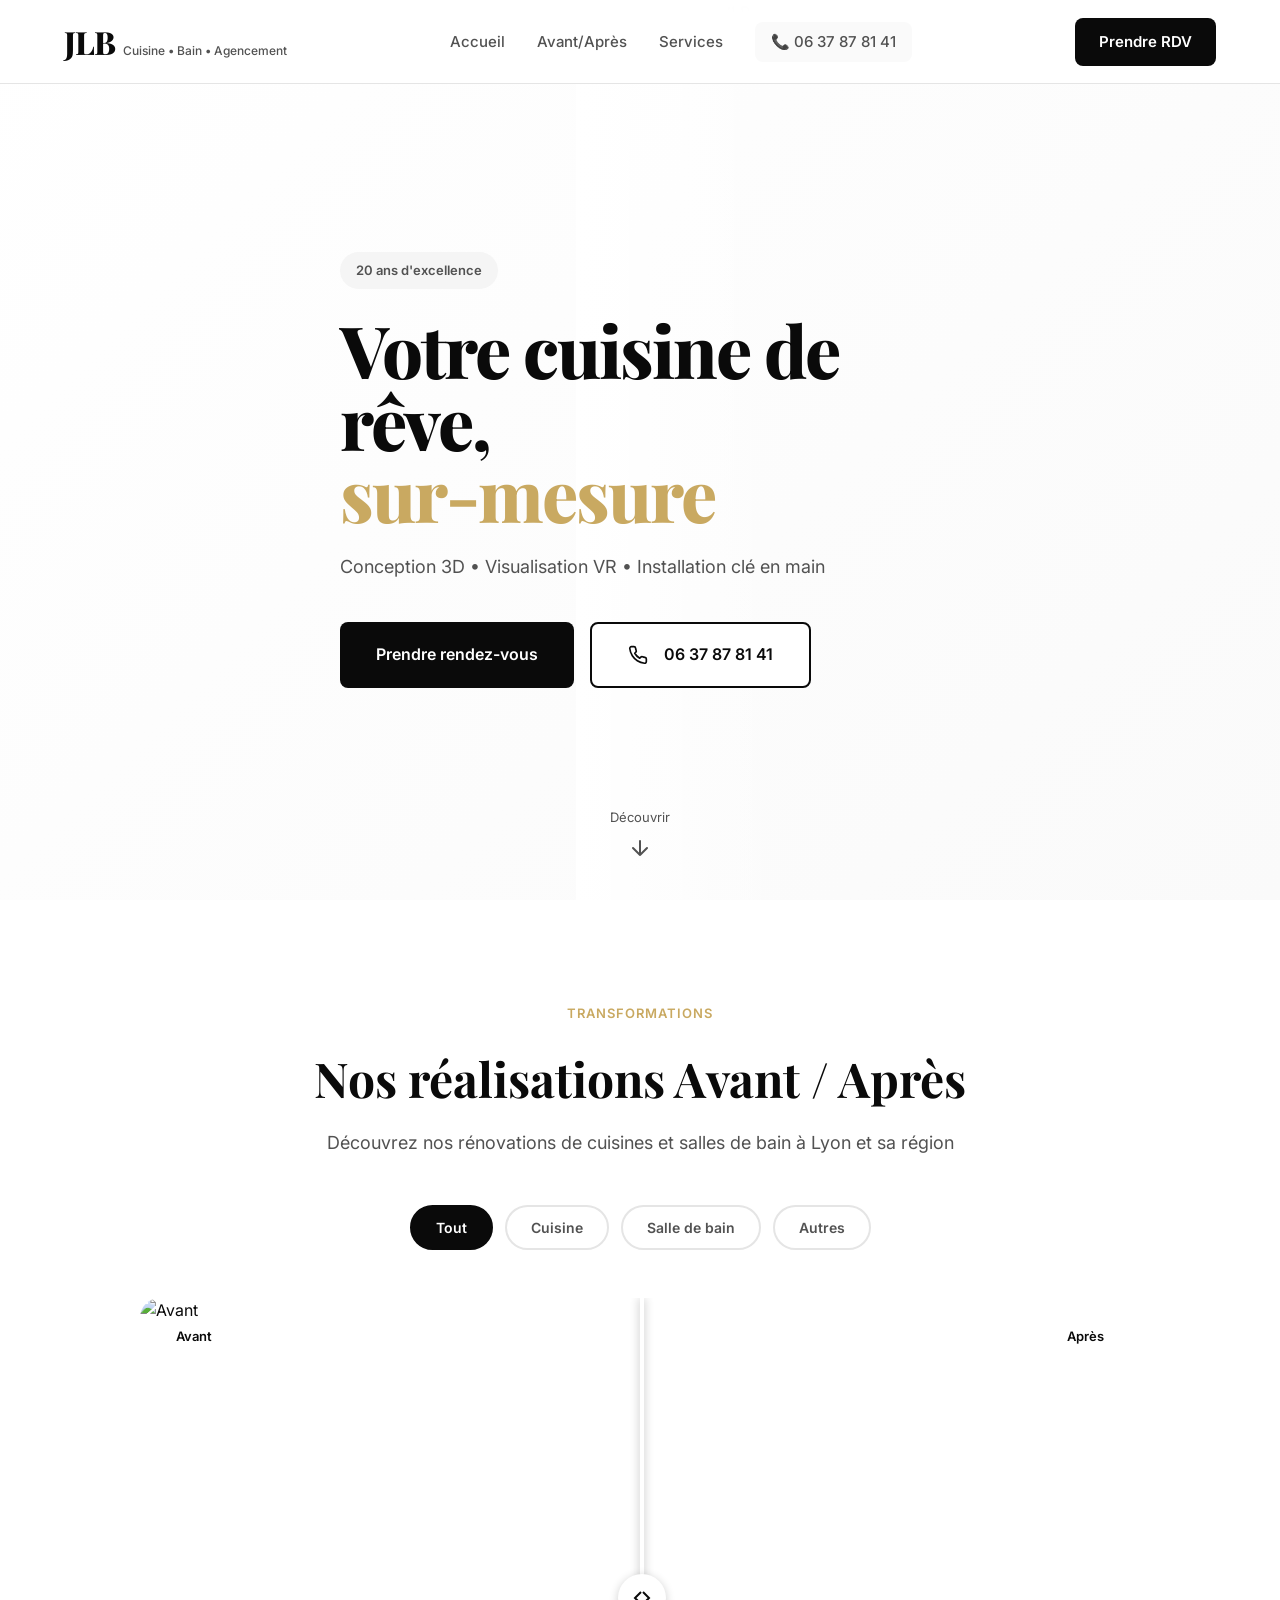
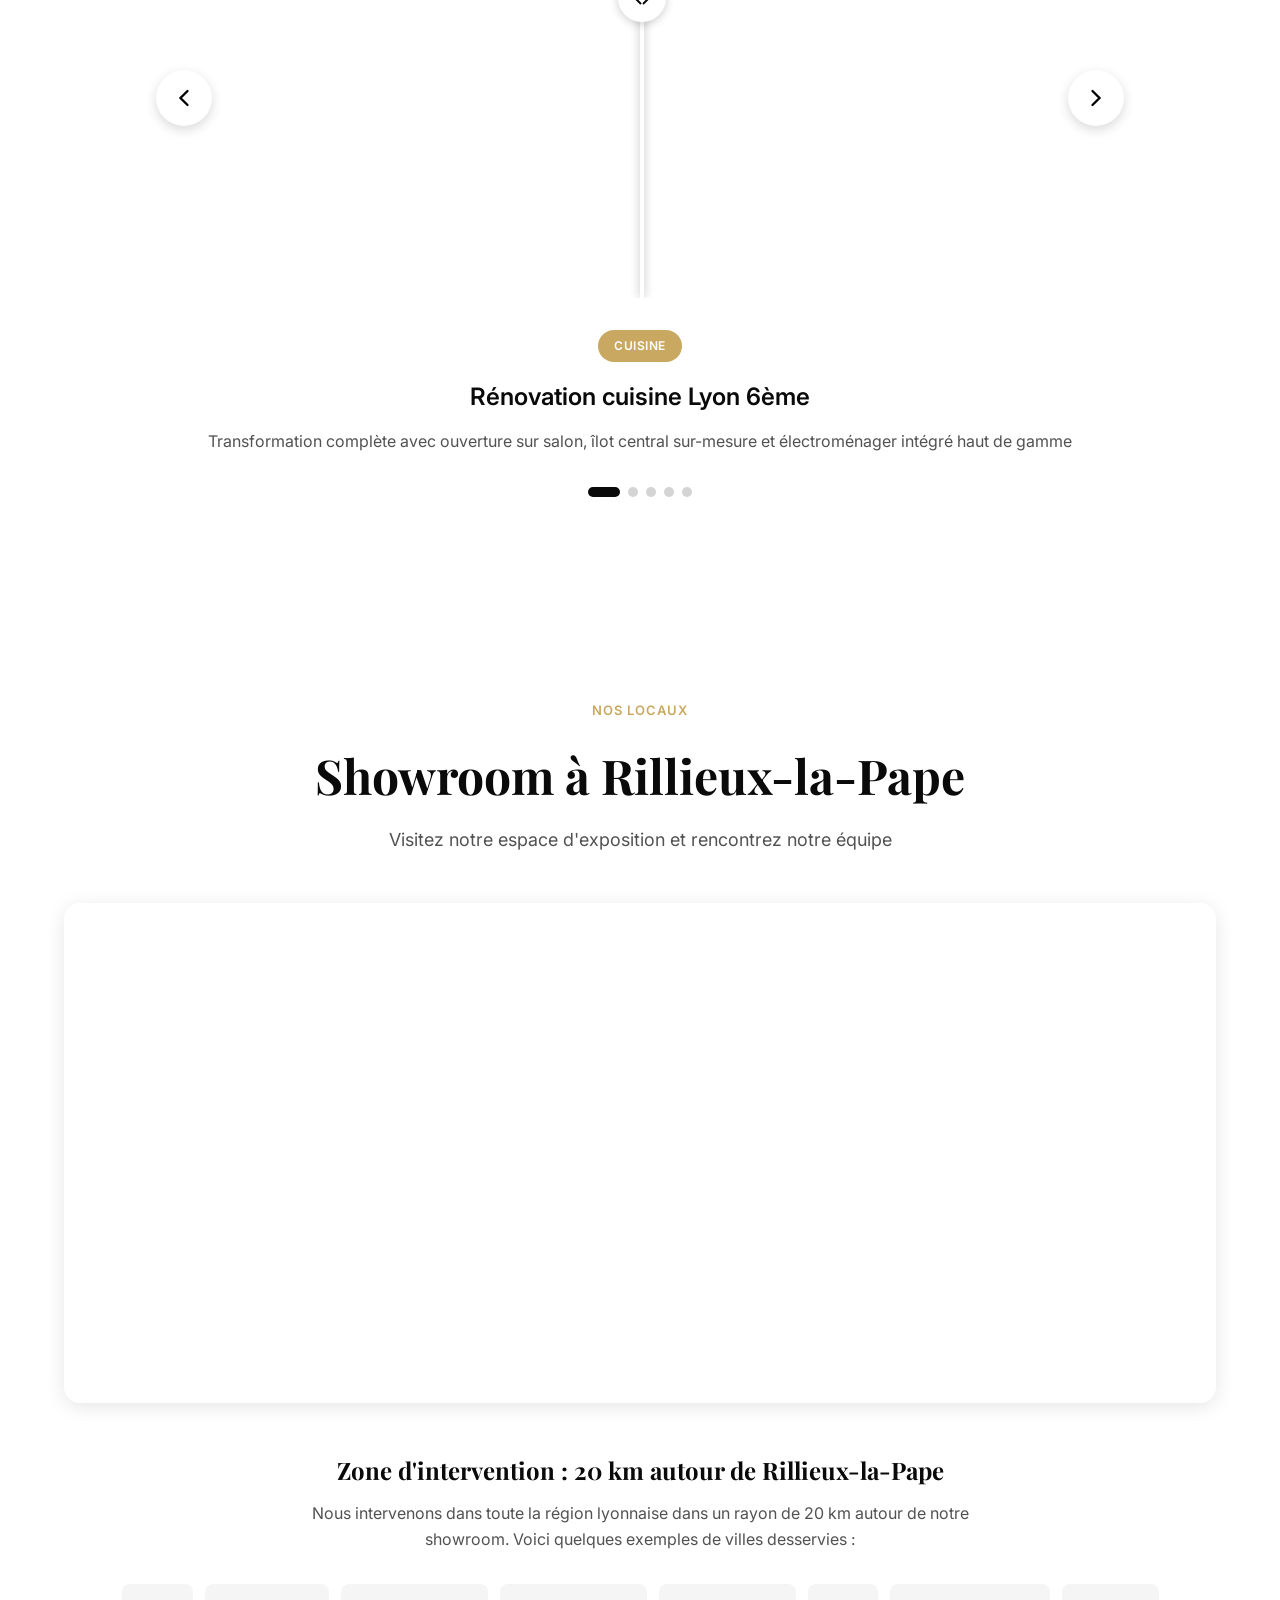
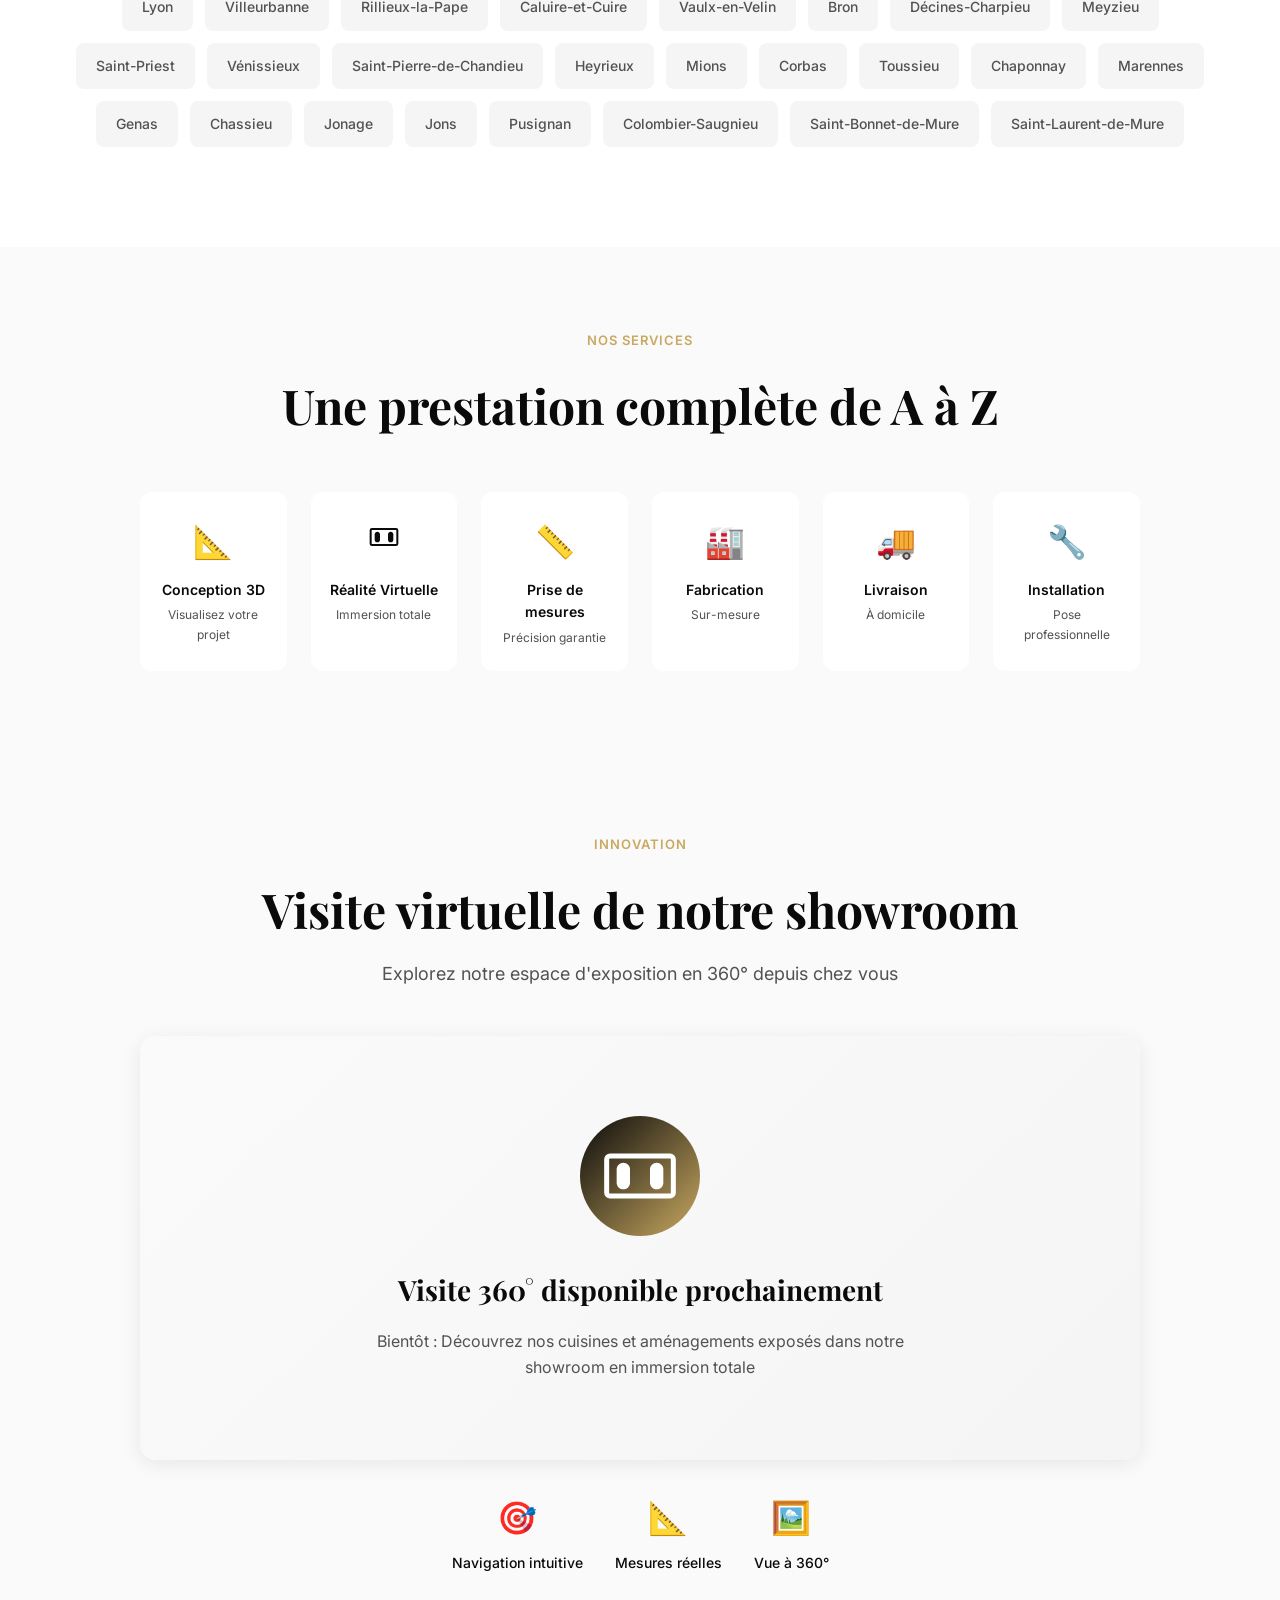
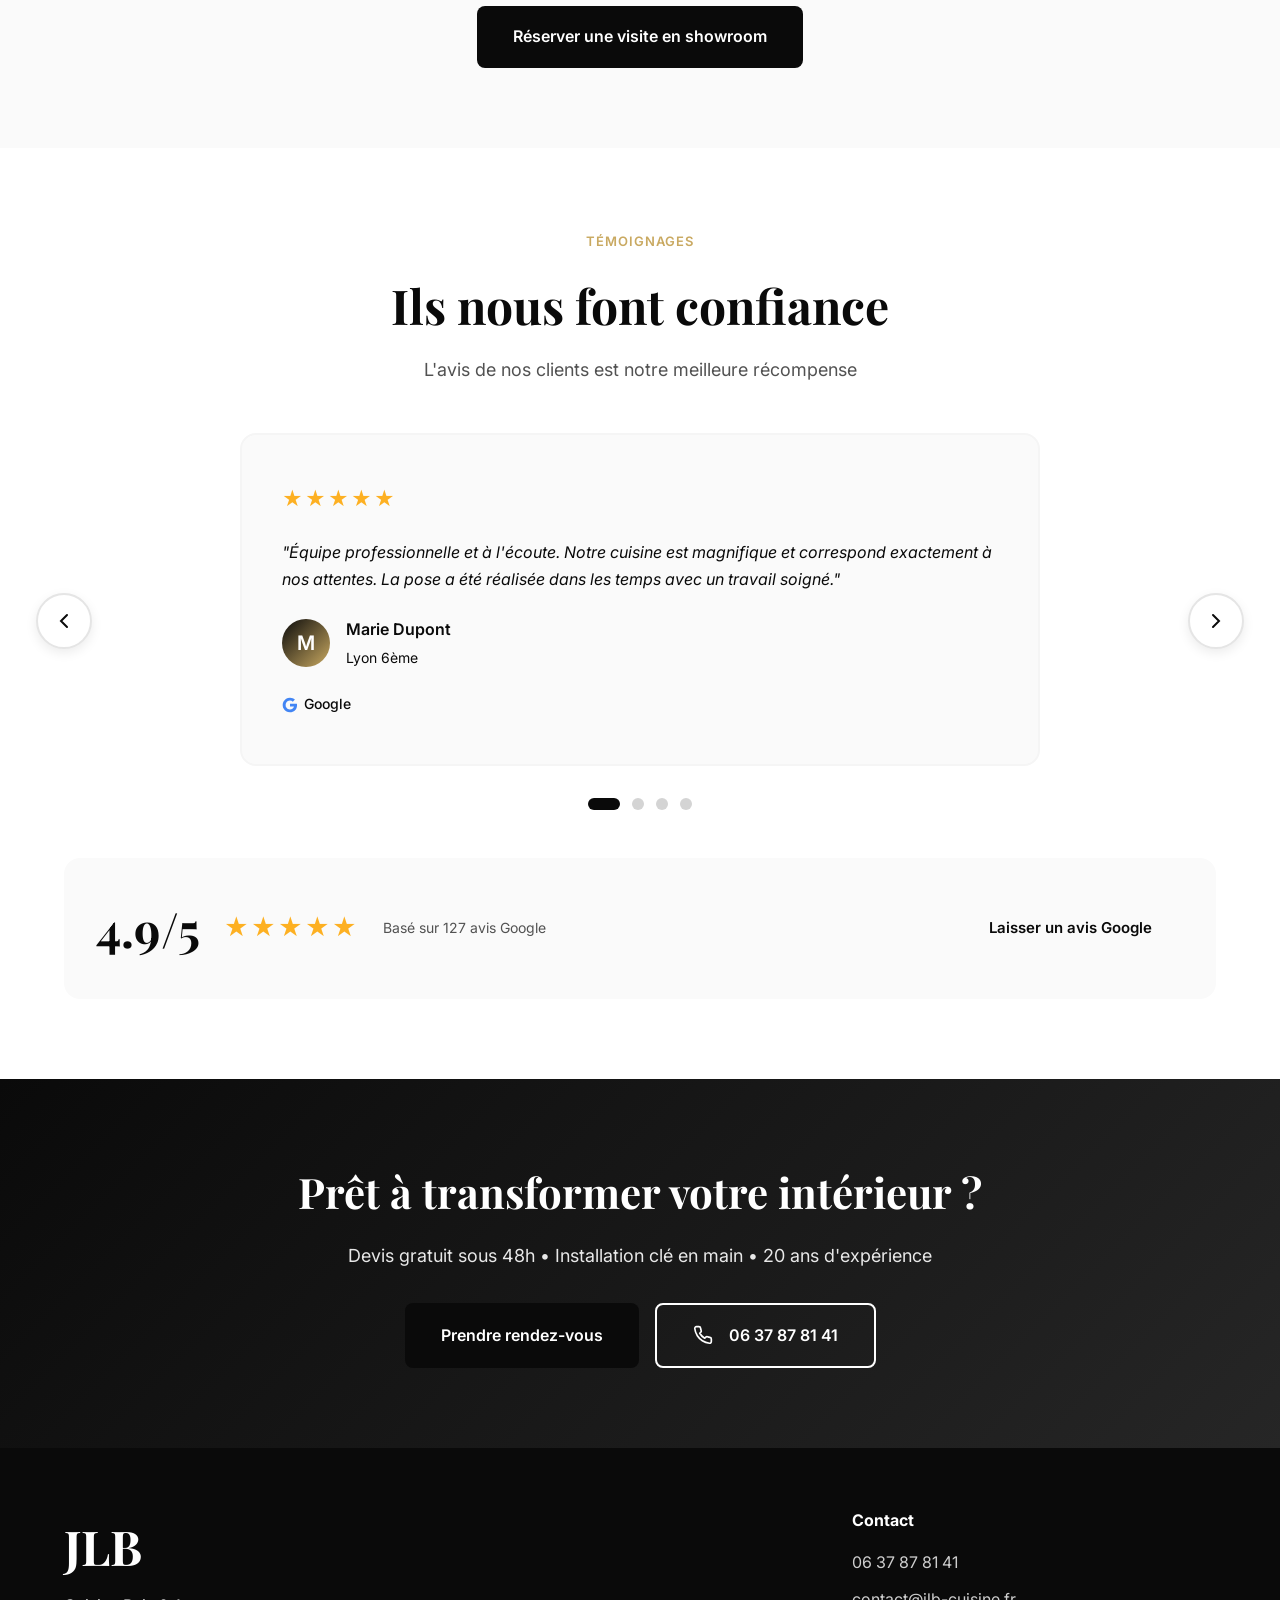
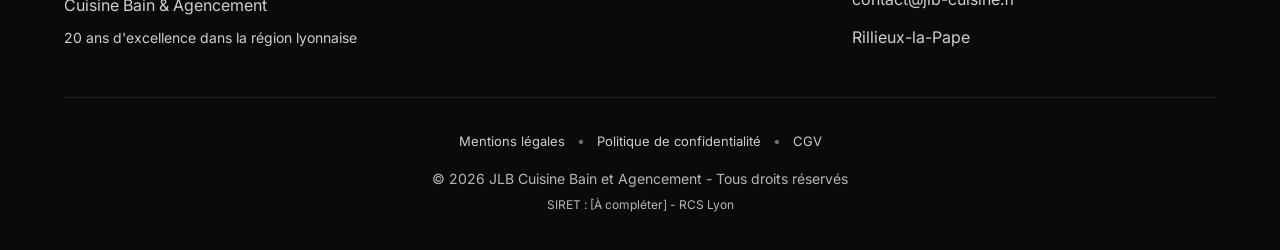
==== index.html @ b1a9b3e0 "Amélioration UX mobile et réorganisation sections - Changement titre carte : "Showroom à Rillieux-la" ====
<!DOCTYPE html>
<html lang="fr">
<head>
    <meta charset="UTF-8">
    <meta name="viewport" content="width=device-width, initial-scale=1.0">
    <meta name="description" content="Cuisiniste expert à Lyon et région lyonnaise depuis 20 ans. Cuisine sur-mesure, rénovation salle de bain, dressing. Devis gratuit sous 48h, visualisation 3D et VR. Installation clé en main à Lyon, Villeurbanne, Rillieux-la-Pape, Caluire, Écully, Meyzieu, Décines.">
    <meta name="keywords" content="cuisiniste Lyon, cuisine sur mesure Lyon, rénovation cuisine Lyon, cuisiniste Rillieux-la-Pape, cuisine Villeurbanne, salle de bain Lyon, agencement cuisine Lyon, cuisiniste Caluire, cuisine Écully, cuisiniste Meyzieu, rénovation salle de bain Villeurbanne, dressing sur mesure Lyon, cuisine 3D Lyon, cuisiniste Décines, cuisine Vaulx-en-Velin, agencement Bron">
    <meta name="robots" content="index, follow">
    <meta name="author" content="JLB Cuisine & Agencement">
    <meta property="og:title" content="JLB Cuisine & Agencement - Cuisiniste Lyon et Région">
    <meta property="og:description" content="Votre cuisiniste expert à Lyon depuis 20 ans. Cuisine sur-mesure, rénovation salle de bain. Devis gratuit sous 48h.">
    <meta property="og:type" content="website">
    <meta property="og:locale" content="fr_FR">
    <link rel="canonical" href="https://www.jlb-cuisine.fr">
    <title>Cuisiniste Lyon & Région | JLB Cuisine & Agencement - Devis Gratuit 48h</title>
    <link rel="stylesheet" href="css/styles.css">
    <link rel="preconnect" href="https://fonts.googleapis.com">
    <link rel="preconnect" href="https://fonts.gstatic.com" crossorigin>
    <link href="https://fonts.googleapis.com/css2?family=Inter:wght@300;400;500;600;700;800&family=Playfair+Display:wght@600;700;800&display=swap" rel="stylesheet">
    <!-- Leaflet CSS -->
    <link rel="stylesheet" href="https://unpkg.com/leaflet@1.9.4/dist/leaflet.css" />
</head>
<body>
    <!-- Header -->
    <header class="header" id="header">
        <div class="container">
            <div class="header-content">
                <div class="logo-container">
                    <div class="logo">JLB</div>
                    <div class="logo-sub">Cuisine • Bain • Agencement</div>
                </div>
                <nav class="nav">
                    <a href="#accueil">Accueil</a>
                    <a href="#avant-apres">Avant/Après</a>
                    <a href="#services">Services</a>
                    <a href="tel:0637878141" class="nav-phone">
                        <span class="phone-icon">📞</span>
                        <span class="phone-number">06 37 87 81 41</span>
                    </a>
                </nav>
                <a href="#" class="btn-header open-modal-btn">Prendre RDV</a>
            </div>
        </div>
    </header>

    <!-- Hero Section -->
    <section class="hero" id="accueil">
        <div class="hero-bg"></div>
        <div class="hero-image">
            <img src="https://images.unsplash.com/photo-1556909114-f6e7ad7d3136?w=1600&h=900&fit=crop&q=80" alt="Cuisine moderne JLB">
        </div>
        <div class="container">
            <div class="hero-content">
                <span class="hero-tag">20 ans d'excellence</span>
                <h1>Votre cuisine de rêve,<br><span class="highlight">sur-mesure</span></h1>
                <p class="hero-description">Conception 3D • Visualisation VR • Installation clé en main</p>
                <div class="hero-cta">
                    <a href="#" class="btn btn-primary btn-large open-modal-btn">Prendre rendez-vous</a>
                    <a href="tel:0637878141" class="btn btn-outline-white btn-large">
                        <svg width="20" height="20" viewBox="0 0 24 24" fill="none" style="margin-right: 8px;">
                            <path d="M22 16.92v3a2 2 0 01-2.18 2 19.79 19.79 0 01-8.63-3.07 19.5 19.5 0 01-6-6 19.79 19.79 0 01-3.07-8.67A2 2 0 014.11 2h3a2 2 0 012 1.72 12.84 12.84 0 00.7 2.81 2 2 0 01-.45 2.11L8.09 9.91a16 16 0 006 6l1.27-1.27a2 2 0 012.11-.45 12.84 12.84 0 002.81.7A2 2 0 0122 16.92z" stroke="currentColor" stroke-width="2" stroke-linecap="round" stroke-linejoin="round"/>
                        </svg>
                        06 37 87 81 41
                    </a>
                </div>
            </div>
        </div>
        <div class="scroll-indicator">
            <span>Découvrir</span>
            <svg width="24" height="24" viewBox="0 0 24 24" fill="none">
                <path d="M12 5V19M12 19L19 12M12 19L5 12" stroke="currentColor" stroke-width="2" stroke-linecap="round"/>
            </svg>
        </div>
    </section>

    <!-- Booking Section (Moved up) -->
    <!-- Booking Modal -->
    <div id="bookingModal" class="modal">
        <div class="modal-overlay" id="modalOverlay"></div>
        <div class="modal-content">
            <button class="modal-close" id="modalClose">×</button>
            <div class="modal-body">
                <form id="bookingForm" class="booking-form">
                    <!-- Step 1: Type -->
                    <div class="form-step active" data-step="1">
                        <h3>Où souhaitez-vous nous rencontrer ?</h3>
                        <div class="rdv-options">
                            <label class="rdv-option">
                                <input type="radio" name="rdvType" value="showroom" required>
                                <div class="option-content">
                                    <span class="option-icon">🏢</span>
                                    <span class="option-text">Au showroom</span>
                                    <span class="option-desc">Rillieux-la-Pape</span>
                                </div>
                            </label>
                            <label class="rdv-option">
                                <input type="radio" name="rdvType" value="domicile" required>
                                <div class="option-content">
                                    <span class="option-icon">🏠</span>
                                    <span class="option-text">À domicile</span>
                                    <span class="option-desc">Gratuit</span>
                                </div>
                            </label>
                        </div>
                    </div>

                    <!-- Step 2: Ville -->
                    <div class="form-step" data-step="2">
                        <h3>Votre ville</h3>
                        <select name="ville" id="ville" class="form-input">
                            <option value="">Sélectionnez votre ville</option>
                            <option value="Lyon">Lyon</option>
                            <option value="Villeurbanne">Villeurbanne</option>
                            <option value="Rillieux-la-Pape">Rillieux-la-Pape</option>
                            <option value="Caluire-et-Cuire">Caluire-et-Cuire</option>
                            <option value="Vaulx-en-Velin">Vaulx-en-Velin</option>
                            <option value="Bron">Bron</option>
                            <option value="Décines-Charpieu">Décines-Charpieu</option>
                            <option value="Meyzieu">Meyzieu</option>
                            <option value="Saint-Priest">Saint-Priest</option>
                            <option value="Vénissieux">Vénissieux</option>
                            <option value="Autre">Autre</option>
                        </select>
                    </div>

                    <!-- Step 3: Date -->
                    <div class="form-step" data-step="3">
                        <div class="calendar-header">
                            <button type="button" class="calendar-nav" id="prevMonth">←</button>
                            <h3 id="currentMonth"></h3>
                            <button type="button" class="calendar-nav" id="nextMonth">→</button>
                        </div>
                        <div id="calendar" class="calendar"></div>
                    </div>

                    <!-- Step 4: Heure -->
                    <div class="form-step" data-step="4">
                        <h3>Choisissez un horaire</h3>
                        <div id="timeSlots" class="time-slots"></div>
                    </div>

                    <!-- Step 5: Contact -->
                    <div class="form-step" data-step="5">
                        <h3>Vos coordonnées</h3>
                        <input type="text" id="nom" placeholder="Nom et prénom *" class="form-input" required>
                        <input type="tel" id="telephone" placeholder="Téléphone *" class="form-input" required>
                        <input type="email" id="email" placeholder="Email *" class="form-input" required>
                        <input type="text" id="adresse" placeholder="Adresse complète" class="form-input" id="adresseInput">
                        <textarea id="projet" placeholder="Décrivez brièvement votre projet..." class="form-input" rows="3"></textarea>
                    </div>

                    <!-- Navigation -->
                    <div class="form-nav">
                        <button type="button" class="btn btn-ghost" id="prevBtn">← Retour</button>
                        <button type="button" class="btn btn-primary" id="nextBtn">Continuer →</button>
                        <button type="submit" class="btn btn-primary" id="submitBtn" style="display:none;">Confirmer</button>
                    </div>

                    <div class="progress-bar">
                        <div class="progress-fill" id="progressFill"></div>
                    </div>
                </form>

                <!-- Confirmation -->
                <div id="confirmationMessage" class="confirmation" style="display:none;">
                    <div class="confirmation-icon">✓</div>
                    <h3>Rendez-vous confirmé !</h3>
                    <p id="confirmationDetails"></p>
                    <p class="confirmation-thanks">Merci pour votre confiance. À très bientôt !</p>
                    <p class="confirmation-redirect"><small>Redirection automatique...</small></p>
                </div>
            </div>
        </div>
    </div>

    <!-- Callback Modal -->
    <div id="callbackModal" class="modal">
        <div class="modal-overlay" id="callbackOverlay"></div>
        <div class="modal-content modal-small">
            <button class="modal-close" id="callbackClose">×</button>
            <div class="modal-body">
                <form id="callbackForm" class="callback-form">
                    <div class="callback-header">
                        <div class="callback-icon">📞</div>
                        <h3>Demande de rappel</h3>
                        <p>Laissez-nous vos coordonnées, nous vous rappelons rapidement</p>
                    </div>

                    <input type="text" id="callbackNom" placeholder="Nom et prénom *" class="form-input" required>
                    <input type="tel" id="callbackTel" placeholder="Téléphone *" class="form-input" required>

                    <label class="form-label">Quand souhaitez-vous être rappelé ?</label>
                    <select id="callbackTime" class="form-input" required>
                        <option value="">Sélectionnez un créneau</option>
                        <option value="morning">Matin (8h-12h)</option>
                        <option value="afternoon">Après-midi (12h-17h)</option>
                        <option value="evening">Fin de journée (17h-19h)</option>
                        <option value="asap">Dès que possible</option>
                    </select>

                    <textarea id="callbackMessage" placeholder="Votre demande (optionnel)" class="form-input" rows="3"></textarea>

                    <button type="submit" class="btn btn-primary btn-full">Demander un rappel</button>
                </form>

                <!-- Confirmation -->
                <div id="callbackConfirmation" class="confirmation" style="display:none;">
                    <div class="confirmation-icon">✓</div>
                    <h3>Demande envoyée !</h3>
                    <p>Nous vous rappelons très rapidement.</p>
                    <button class="btn btn-primary" onclick="location.reload()">Fermer</button>
                </div>
            </div>
        </div>
    </div>

    <!-- Before/After Section -->
    <section class="before-after" id="avant-apres">
        <div class="container">
            <div class="section-header-center">
                <span class="section-tag">Transformations</span>
                <h2>Nos réalisations Avant / Après</h2>
                <p>Découvrez nos rénovations de cuisines et salles de bain à Lyon et sa région</p>
            </div>

            <!-- Filtres par catégorie -->
            <div class="ba-filters">
                <button class="filter-btn active" data-category="all">Tout</button>
                <button class="filter-btn" data-category="cuisine">Cuisine</button>
                <button class="filter-btn" data-category="sdb">Salle de bain</button>
                <button class="filter-btn" data-category="autre">Autres</button>
            </div>

            <!-- Galerie de slides -->
            <div class="ba-gallery">
                <!-- Navigation -->
                <button class="ba-nav ba-nav-prev" id="baPrevSlide">
                    <svg width="24" height="24" viewBox="0 0 24 24" fill="none">
                        <path d="M15 18L9 12L15 6" stroke="currentColor" stroke-width="2" stroke-linecap="round"/>
                    </svg>
                </button>
                <button class="ba-nav ba-nav-next" id="baNextSlide">
                    <svg width="24" height="24" viewBox="0 0 24 24" fill="none">
                        <path d="M9 18L15 12L9 6" stroke="currentColor" stroke-width="2" stroke-linecap="round"/>
                    </svg>
                </button>

                <div class="ba-slides-container">
                    <!-- Projet 1 - Cuisine Lyon 6ème -->
                    <div class="ba-slide active" data-category="cuisine">
                        <div class="ba-image-container">
                            <img src="https://images.unsplash.com/photo-1556909212-d5b604d0c90d?w=1200&h=800&fit=crop&q=30&sat=-100&brightness=-20" alt="Avant" class="ba-before">
                            <img src="https://images.unsplash.com/photo-1556909114-f6e7ad7d3136?w=1200&h=800&fit=crop&q=90" alt="Après" class="ba-after">
                            <div class="ba-handle">
                                <div class="ba-handle-line"></div>
                                <div class="ba-handle-button">
                                    <svg width="24" height="24" viewBox="0 0 24 24" fill="none">
                                        <path d="M11 6L5 12L11 18" stroke="currentColor" stroke-width="2"/>
                                        <path d="M13 6L19 12L13 18" stroke="currentColor" stroke-width="2"/>
                                    </svg>
                                </div>
                            </div>
                            <div class="ba-labels">
                                <span class="ba-label ba-label-before">Avant</span>
                                <span class="ba-label ba-label-after">Après</span>
                            </div>
                        </div>
                        <div class="ba-info">
                            <span class="ba-category">Cuisine</span>
                            <h3>Rénovation cuisine Lyon 6ème</h3>
                            <p>Transformation complète avec ouverture sur salon, îlot central sur-mesure et électroménager intégré haut de gamme</p>
                        </div>
                    </div>

                    <!-- Projet 2 - Cuisine Villeurbanne -->
                    <div class="ba-slide" data-category="cuisine">
                        <div class="ba-image-container">
                            <img src="https://images.unsplash.com/photo-1556911220-bff31c812dba?w=1200&h=800&fit=crop&q=20&sat=-100&brightness=-30" alt="Avant" class="ba-before">
                            <img src="https://images.unsplash.com/photo-1556911220-e15b29be8c8f?w=1200&h=800&fit=crop&q=90" alt="Après" class="ba-after">
                            <div class="ba-handle">
                                <div class="ba-handle-line"></div>
                                <div class="ba-handle-button">
                                    <svg width="24" height="24" viewBox="0 0 24 24" fill="none">
                                        <path d="M11 6L5 12L11 18" stroke="currentColor" stroke-width="2"/>
                                        <path d="M13 6L19 12L13 18" stroke="currentColor" stroke-width="2"/>
                                    </svg>
                                </div>
                            </div>
                            <div class="ba-labels">
                                <span class="ba-label ba-label-before">Avant</span>
                                <span class="ba-label ba-label-after">Après</span>
                            </div>
                        </div>
                        <div class="ba-info">
                            <span class="ba-category">Cuisine</span>
                            <h3>Cuisine moderne Villeurbanne</h3>
                            <p>Rénovation avec façades noir mat, plan de travail en quartz blanc et éclairage LED intégré</p>
                        </div>
                    </div>

                    <!-- Projet 3 - Salle de bain Rillieux -->
                    <div class="ba-slide" data-category="sdb">
                        <div class="ba-image-container">
                            <img src="https://images.unsplash.com/photo-1584622650111-993a426fbf0a?w=1200&h=800&fit=crop&q=25&sat=-100&brightness=-25" alt="Avant" class="ba-before">
                            <img src="https://images.unsplash.com/photo-1552321554-5fefe8c9ef14?w=1200&h=800&fit=crop&q=90" alt="Après" class="ba-after">
                            <div class="ba-handle">
                                <div class="ba-handle-line"></div>
                                <div class="ba-handle-button">
                                    <svg width="24" height="24" viewBox="0 0 24 24" fill="none">
                                        <path d="M11 6L5 12L11 18" stroke="currentColor" stroke-width="2"/>
                                        <path d="M13 6L19 12L13 18" stroke="currentColor" stroke-width="2"/>
                                    </svg>
                                </div>
                            </div>
                            <div class="ba-labels">
                                <span class="ba-label ba-label-before">Avant</span>
                                <span class="ba-label ba-label-after">Après</span>
                            </div>
                        </div>
                        <div class="ba-info">
                            <span class="ba-category">Salle de bain</span>
                            <h3>Salle de bain contemporaine Rillieux-la-Pape</h3>
                            <p>Rénovation complète avec douche italienne, meuble vasque suspendu et carrelage grand format</p>
                        </div>
                    </div>

                    <!-- Projet 4 - Salle de bain Caluire -->
                    <div class="ba-slide" data-category="sdb">
                        <div class="ba-image-container">
                            <img src="https://images.unsplash.com/photo-1620626011761-996317b8d101?w=1200&h=800&fit=crop&q=20&sat=-100&brightness=-30" alt="Avant" class="ba-before">
                            <img src="https://images.unsplash.com/photo-1507652313519-d4e9174996dd?w=1200&h=800&fit=crop&q=90" alt="Après" class="ba-after">
                            <div class="ba-handle">
                                <div class="ba-handle-line"></div>
                                <div class="ba-handle-button">
                                    <svg width="24" height="24" viewBox="0 0 24 24" fill="none">
                                        <path d="M11 6L5 12L11 18" stroke="currentColor" stroke-width="2"/>
                                        <path d="M13 6L19 12L13 18" stroke="currentColor" stroke-width="2"/>
                                    </svg>
                                </div>
                            </div>
                            <div class="ba-labels">
                                <span class="ba-label ba-label-before">Avant</span>
                                <span class="ba-label ba-label-after">Après</span>
                            </div>
                        </div>
                        <div class="ba-info">
                            <span class="ba-category">Salle de bain</span>
                            <h3>Salle de bain luxe Caluire-et-Cuire</h3>
                            <p>Rénovation haut de gamme avec baignoire îlot, double vasque et robinetterie dorée</p>
                        </div>
                    </div>

                    <!-- Projet 5 - Dressing Meyzieu -->
                    <div class="ba-slide" data-category="autre">
                        <div class="ba-image-container">
                            <img src="https://images.unsplash.com/photo-1595428774223-ef52624120d2?w=1200&h=800&fit=crop&q=20&sat=-100&brightness=-35" alt="Avant" class="ba-before">
                            <img src="https://images.unsplash.com/photo-1558618666-fcd25c85cd64?w=1200&h=800&fit=crop&q=90" alt="Après" class="ba-after">
                            <div class="ba-handle">
                                <div class="ba-handle-line"></div>
                                <div class="ba-handle-button">
                                    <svg width="24" height="24" viewBox="0 0 24 24" fill="none">
                                        <path d="M11 6L5 12L11 18" stroke="currentColor" stroke-width="2"/>
                                        <path d="M13 6L19 12L13 18" stroke="currentColor" stroke-width="2"/>
                                    </svg>
                                </div>
                            </div>
                            <div class="ba-labels">
                                <span class="ba-label ba-label-before">Avant</span>
                                <span class="ba-label ba-label-after">Après</span>
                            </div>
                        </div>
                        <div class="ba-info">
                            <span class="ba-category">Dressing</span>
                            <h3>Dressing sur-mesure Meyzieu</h3>
                            <p>Création d'un dressing optimisé avec penderies, tiroirs et éclairage LED intégré</p>
                        </div>
                    </div>
                </div>

                <!-- Indicateurs de slides -->
                <div class="ba-indicators" id="baIndicators"></div>
            </div>
        </div>
    </section>

    <!-- Map Section -->
    <section class="map-section">
        <div class="container">
            <div class="section-header-center">
                <span class="section-tag">Nos locaux</span>
                <h2>Showroom à Rillieux-la-Pape</h2>
                <p>Visitez notre espace d'exposition et rencontrez notre équipe</p>
            </div>
            <div id="map" class="interactive-map"></div>

            <div class="intervention-zone">
                <h3>Zone d'intervention : 20 km autour de Rillieux-la-Pape</h3>
                <p>Nous intervenons dans toute la région lyonnaise dans un rayon de 20 km autour de notre showroom. Voici quelques exemples de villes desservies :</p>
            </div>

            <div class="cities-grid">
                <span>Lyon</span>
                <span>Villeurbanne</span>
                <span>Rillieux-la-Pape</span>
                <span>Caluire-et-Cuire</span>
                <span>Vaulx-en-Velin</span>
                <span>Bron</span>
                <span>Décines-Charpieu</span>
                <span>Meyzieu</span>
                <span>Saint-Priest</span>
                <span>Vénissieux</span>
                <span>Saint-Pierre-de-Chandieu</span>
                <span>Heyrieux</span>
                <span>Mions</span>
                <span>Corbas</span>
                <span>Toussieu</span>
                <span>Chaponnay</span>
                <span>Marennes</span>
                <span>Genas</span>
                <span>Chassieu</span>
                <span>Jonage</span>
                <span>Jons</span>
                <span>Pusignan</span>
                <span>Colombier-Saugnieu</span>
                <span>Saint-Bonnet-de-Mure</span>
                <span>Saint-Laurent-de-Mure</span>
            </div>
        </div>
    </section>

    <!-- Services Section -->
    <section class="services-compact">
        <div class="container">
            <div class="section-header-center">
                <span class="section-tag">Nos services</span>
                <h2>Une prestation complète de A à Z</h2>
            </div>
            <div class="services-grid">
                <div class="service-item">
                    <div class="service-icon">📐</div>
                    <h4>Conception 3D</h4>
                    <p>Visualisez votre projet</p>
                </div>
                <div class="service-item">
                    <div class="service-icon">
                        <svg width="32" height="32" viewBox="0 0 24 24" fill="none">
                            <path d="M2 7C2 6.44772 2.44772 6 3 6H21C21.5523 6 22 6.44772 22 7V17C22 17.5523 21.5523 18 21 18H3C2.44772 18 2 17.5523 2 17V7Z" stroke="currentColor" stroke-width="1.5"/>
                            <path d="M5 10C5 8.89543 5.89543 8 7 8C8.10457 8 9 8.89543 9 10V14C9 15.1046 8.10457 16 7 16C5.89543 16 5 15.1046 5 14V10Z" fill="currentColor"/>
                            <path d="M15 10C15 8.89543 15.8954 8 17 8C18.1046 8 19 8.89543 19 10V14C19 15.1046 18.1046 16 17 16C15.8954 16 15 15.1046 15 14V10Z" fill="currentColor"/>
                        </svg>
                    </div>
                    <h4>Réalité Virtuelle</h4>
                    <p>Immersion totale</p>
                </div>
                <div class="service-item">
                    <div class="service-icon">📏</div>
                    <h4>Prise de mesures</h4>
                    <p>Précision garantie</p>
                </div>
                <div class="service-item">
                    <div class="service-icon">🏭</div>
                    <h4>Fabrication</h4>
                    <p>Sur-mesure</p>
                </div>
                <div class="service-item">
                    <div class="service-icon">🚚</div>
                    <h4>Livraison</h4>
                    <p>À domicile</p>
                </div>
                <div class="service-item">
                    <div class="service-icon">🔧</div>
                    <h4>Installation</h4>
                    <p>Pose professionnelle</p>
                </div>
            </div>
        </div>
    </section>

    <!-- Virtual Tour Section -->
    <section class="virtual-tour-section">
        <div class="container">
            <div class="section-header-center">
                <span class="section-tag">Innovation</span>
                <h2>Visite virtuelle de notre showroom</h2>
                <p>Explorez notre espace d'exposition en 360° depuis chez vous</p>
            </div>
            <div class="tour-container">
                <div class="tour-iframe-container">
                    <!-- Placeholder pour iframe 360° -->
                    <div class="tour-placeholder-iframe">
                        <div class="tour-icon">
                            <svg width="80" height="80" viewBox="0 0 24 24" fill="none">
                                <path d="M2 7C2 6.44772 2.44772 6 3 6H21C21.5523 6 22 6.44772 22 7V17C22 17.5523 21.5523 18 21 18H3C2.44772 18 2 17.5523 2 17V7Z" stroke="currentColor" stroke-width="1.5"/>
                                <path d="M5 10C5 8.89543 5.89543 8 7 8C8.10457 8 9 8.89543 9 10V14C9 15.1046 8.10457 16 7 16C5.89543 16 5 15.1046 5 14V10Z" fill="currentColor"/>
                                <path d="M15 10C15 8.89543 15.8954 8 17 8C18.1046 8 19 8.89543 19 10V14C19 15.1046 18.1046 16 17 16C15.8954 16 15 15.1046 15 14V10Z" fill="currentColor"/>
                            </svg>
                        </div>
                        <h3>Visite 360° disponible prochainement</h3>
                        <p>Bientôt : Découvrez nos cuisines et aménagements exposés dans notre showroom en immersion totale</p>
                    </div>
                    <!-- Future iframe Google Street View ou Matterport -->
                    <!-- <iframe src="..." frameborder="0" allowfullscreen></iframe> -->
                </div>
                <div class="tour-features">
                    <div class="tour-feature">
                        <span class="feature-icon">🎯</span>
                        <span>Navigation intuitive</span>
                    </div>
                    <div class="tour-feature">
                        <span class="feature-icon">📐</span>
                        <span>Mesures réelles</span>
                    </div>
                    <div class="tour-feature">
                        <span class="feature-icon">🖼️</span>
                        <span>Vue à 360°</span>
                    </div>
                </div>
                <a href="tel:0637878141" class="btn btn-primary btn-large">Réserver une visite en showroom</a>
            </div>
        </div>
    </section>

    <!-- Google Reviews Section -->
    <section class="reviews-section">
        <div class="container">
            <div class="section-header-center">
                <span class="section-tag">Témoignages</span>
                <h2>Ils nous font confiance</h2>
                <p>L'avis de nos clients est notre meilleure récompense</p>
            </div>

            <div class="reviews-carousel">
                <!-- Navigation -->
                <button class="review-nav review-nav-prev" id="reviewPrevBtn">
                    <svg width="24" height="24" viewBox="0 0 24 24" fill="none">
                        <path d="M15 18L9 12L15 6" stroke="currentColor" stroke-width="2" stroke-linecap="round"/>
                    </svg>
                </button>
                <button class="review-nav review-nav-next" id="reviewNextBtn">
                    <svg width="24" height="24" viewBox="0 0 24 24" fill="none">
                        <path d="M9 18L15 12L9 6" stroke="currentColor" stroke-width="2" stroke-linecap="round"/>
                    </svg>
                </button>

                <div class="reviews-container">
                    <div class="review-slide active">
                        <div class="review-card">
                            <div class="review-stars">★★★★★</div>
                            <p class="review-text">"Équipe professionnelle et à l'écoute. Notre cuisine est magnifique et correspond exactement à nos attentes. La pose a été réalisée dans les temps avec un travail soigné."</p>
                            <div class="review-author">
                                <div class="author-avatar">M</div>
                                <div class="author-info">
                                    <strong>Marie Dupont</strong>
                                    <span>Lyon 6ème</span>
                                </div>
                            </div>
                            <div class="review-source">
                                <svg width="16" height="16" viewBox="0 0 24 24" fill="currentColor">
                                    <path d="M22.56 12.25c0-.78-.07-1.53-.2-2.25H12v4.26h5.92c-.26 1.37-1.04 2.53-2.21 3.31v2.77h3.57c2.08-1.92 3.28-4.74 3.28-8.09z"/>
                                    <path d="M12 23c2.97 0 5.46-.98 7.28-2.66l-3.57-2.77c-.98.66-2.23 1.06-3.71 1.06-2.86 0-5.29-1.93-6.16-4.53H2.18v2.84C3.99 20.53 7.7 23 12 23z"/>
                                    <path d="M5.84 14.09c-.22-.66-.35-1.36-.35-2.09s.13-1.43.35-2.09V7.07H2.18C1.43 8.55 1 10.22 1 12s.43 3.45 1.18 4.93l2.85-2.22.81-.62z"/>
                                    <path d="M12 5.38c1.62 0 3.06.56 4.21 1.64l3.15-3.15C17.45 2.09 14.97 1 12 1 7.7 1 3.99 3.47 2.18 7.07l3.66 2.84c.87-2.6 3.3-4.53 6.16-4.53z"/>
                                </svg>
                                Google
                            </div>
                        </div>
                    </div>

                    <div class="review-slide">
                        <div class="review-card">
                            <div class="review-stars">★★★★★</div>
                            <p class="review-text">"Je recommande vivement ! De la conception 3D à l'installation, tout était parfait. La visualisation en réalité virtuelle nous a vraiment aidés à nous projeter."</p>
                            <div class="review-author">
                                <div class="author-avatar">J</div>
                                <div class="author-info">
                                    <strong>Jean Martin</strong>
                                    <span>Villeurbanne</span>
                                </div>
                            </div>
                            <div class="review-source">
                                <svg width="16" height="16" viewBox="0 0 24 24" fill="currentColor">
                                    <path d="M22.56 12.25c0-.78-.07-1.53-.2-2.25H12v4.26h5.92c-.26 1.37-1.04 2.53-2.21 3.31v2.77h3.57c2.08-1.92 3.28-4.74 3.28-8.09z"/>
                                    <path d="M12 23c2.97 0 5.46-.98 7.28-2.66l-3.57-2.77c-.98.66-2.23 1.06-3.71 1.06-2.86 0-5.29-1.93-6.16-4.53H2.18v2.84C3.99 20.53 7.7 23 12 23z"/>
                                    <path d="M5.84 14.09c-.22-.66-.35-1.36-.35-2.09s.13-1.43.35-2.09V7.07H2.18C1.43 8.55 1 10.22 1 12s.43 3.45 1.18 4.93l2.85-2.22.81-.62z"/>
                                    <path d="M12 5.38c1.62 0 3.06.56 4.21 1.64l3.15-3.15C17.45 2.09 14.97 1 12 1 7.7 1 3.99 3.47 2.18 7.07l3.66 2.84c.87-2.6 3.3-4.53 6.16-4.53z"/>
                                </svg>
                                Google
                            </div>
                        </div>
                    </div>

                    <div class="review-slide">
                        <div class="review-card">
                            <div class="review-stars">★★★★★</div>
                            <p class="review-text">"Un travail de qualité pour notre salle de bain. Les finitions sont impeccables et le respect des délais était au rendez-vous. Merci à toute l'équipe JLB !"</p>
                            <div class="review-author">
                                <div class="author-avatar">S</div>
                                <div class="author-info">
                                    <strong>Sophie Bernard</strong>
                                    <span>Caluire-et-Cuire</span>
                                </div>
                            </div>
                            <div class="review-source">
                                <svg width="16" height="16" viewBox="0 0 24 24" fill="currentColor">
                                    <path d="M22.56 12.25c0-.78-.07-1.53-.2-2.25H12v4.26h5.92c-.26 1.37-1.04 2.53-2.21 3.31v2.77h3.57c2.08-1.92 3.28-4.74 3.28-8.09z"/>
                                    <path d="M12 23c2.97 0 5.46-.98 7.28-2.66l-3.57-2.77c-.98.66-2.23 1.06-3.71 1.06-2.86 0-5.29-1.93-6.16-4.53H2.18v2.84C3.99 20.53 7.7 23 12 23z"/>
                                    <path d="M5.84 14.09c-.22-.66-.35-1.36-.35-2.09s.13-1.43.35-2.09V7.07H2.18C1.43 8.55 1 10.22 1 12s.43 3.45 1.18 4.93l2.85-2.22.81-.62z"/>
                                    <path d="M12 5.38c1.62 0 3.06.56 4.21 1.64l3.15-3.15C17.45 2.09 14.97 1 12 1 7.7 1 3.99 3.47 2.18 7.07l3.66 2.84c.87-2.6 3.3-4.53 6.16-4.53z"/>
                                </svg>
                                Google
                            </div>
                        </div>
                    </div>

                    <div class="review-slide">
                        <div class="review-card">
                            <div class="review-stars">★★★★★</div>
                            <p class="review-text">"20 ans d'expérience, ça se voit ! Conseil personnalisé, produits de qualité et un suivi irréprochable. Notre cuisine est devenue le cœur de notre maison."</p>
                            <div class="review-author">
                                <div class="author-avatar">P</div>
                                <div class="author-info">
                                    <strong>Pierre Rousseau</strong>
                                    <span>Meyzieu</span>
                                </div>
                            </div>
                            <div class="review-source">
                                <svg width="16" height="16" viewBox="0 0 24 24" fill="currentColor">
                                    <path d="M22.56 12.25c0-.78-.07-1.53-.2-2.25H12v4.26h5.92c-.26 1.37-1.04 2.53-2.21 3.31v2.77h3.57c2.08-1.92 3.28-4.74 3.28-8.09z"/>
                                    <path d="M12 23c2.97 0 5.46-.98 7.28-2.66l-3.57-2.77c-.98.66-2.23 1.06-3.71 1.06-2.86 0-5.29-1.93-6.16-4.53H2.18v2.84C3.99 20.53 7.7 23 12 23z"/>
                                    <path d="M5.84 14.09c-.22-.66-.35-1.36-.35-2.09s.13-1.43.35-2.09V7.07H2.18C1.43 8.55 1 10.22 1 12s.43 3.45 1.18 4.93l2.85-2.22.81-.62z"/>
                                    <path d="M12 5.38c1.62 0 3.06.56 4.21 1.64l3.15-3.15C17.45 2.09 14.97 1 12 1 7.7 1 3.99 3.47 2.18 7.07l3.66 2.84c.87-2.6 3.3-4.53 6.16-4.53z"/>
                                </svg>
                                Google
                            </div>
                        </div>
                    </div>
                </div>

                <!-- Indicators -->
                <div class="review-indicators" id="reviewIndicators"></div>
            </div>

            <div class="reviews-cta">
                <div class="google-rating">
                    <div class="rating-score">4.9/5</div>
                    <div class="rating-stars">★★★★★</div>
                    <p>Basé sur 127 avis Google</p>
                </div>
                <a href="https://search.google.com/local/writereview?placeid=ChIJd_Y0ziC98UcRMJwkB2oISkQ" target="_blank" rel="noopener" class="btn btn-outline-dark">
                    Laisser un avis Google
                </a>
            </div>
        </div>
    </section>

    <!-- CTA Section -->
    <section class="cta-section" id="services">
        <div class="container">
            <div class="cta-content">
                <h2>Prêt à transformer votre intérieur ?</h2>
                <p>Devis gratuit sous 48h • Installation clé en main • 20 ans d'expérience</p>
                <div class="cta-actions">
                    <a href="#" class="btn btn-primary btn-large open-modal-btn">Prendre rendez-vous</a>
                    <a href="tel:0637878141" class="btn btn-outline btn-large">
                        <svg width="20" height="20" viewBox="0 0 24 24" fill="none" style="margin-right: 8px;">
                            <path d="M22 16.92v3a2 2 0 01-2.18 2 19.79 19.79 0 01-8.63-3.07 19.5 19.5 0 01-6-6 19.79 19.79 0 01-3.07-8.67A2 2 0 014.11 2h3a2 2 0 012 1.72 12.84 12.84 0 00.7 2.81 2 2 0 01-.45 2.11L8.09 9.91a16 16 0 006 6l1.27-1.27a2 2 0 012.11-.45 12.84 12.84 0 002.81.7A2 2 0 0122 16.92z" stroke="currentColor" stroke-width="2" stroke-linecap="round" stroke-linejoin="round"/>
                        </svg>
                        06 37 87 81 41
                    </a>
                </div>
            </div>
        </div>
    </section>

    <!-- Footer -->
    <footer class="footer">
        <div class="container">
            <div class="footer-content">
                <div class="footer-brand">
                    <div class="logo-large">JLB</div>
                    <p>Cuisine Bain & Agencement</p>
                    <p class="footer-tagline">20 ans d'excellence dans la région lyonnaise</p>
                </div>
                <div class="footer-contact">
                    <h4>Contact</h4>
                    <a href="tel:0637878141">06 37 87 81 41</a>
                    <a href="mailto:contact@jlb-cuisine.fr">contact@jlb-cuisine.fr</a>
                    <p>Rillieux-la-Pape</p>
                </div>
            </div>
            <div class="footer-bottom">
                <div class="footer-legal">
                    <a href="mentions-legales.html" class="footer-link">Mentions légales</a>
                    <span class="footer-separator">•</span>
                    <a href="politique-confidentialite.html" class="footer-link">Politique de confidentialité</a>
                    <span class="footer-separator">•</span>
                    <a href="cgv.html" class="footer-link">CGV</a>
                </div>
                <p>&copy; 2026 JLB Cuisine Bain et Agencement - Tous droits réservés</p>
                <p class="footer-siret">SIRET : [À compléter] - RCS Lyon</p>
            </div>
        </div>
    </footer>

    <!-- Leaflet JS -->
    <script src="https://unpkg.com/leaflet@1.9.4/dist/leaflet.js"></script>
    <script src="js/script.js"></script>
</body>
</html>
---- css/styles.css ----
/* Reset & Variables */
* {
    margin: 0;
    padding: 0;
    box-sizing: border-box;
}

:root {
    --primary: #0a0a0a;
    --secondary: #c9a961;
    --white: #ffffff;
    --gray-50: #fafafa;
    --gray-100: #f5f5f5;
    --gray-200: #e5e5e5;
    --gray-300: #d4d4d4;
    --gray-400: #a3a3a3;
    --gray-600: #525252;
    --gray-800: #262626;
    --font-base: 'Inter', sans-serif;
    --font-display: 'Playfair Display', serif;
}

html { scroll-behavior: smooth; }
body { font-family: var(--font-base); color: var(--primary); line-height: 1.6; overflow-x: hidden; background: var(--white); }
.container { max-width: 1200px; margin: 0 auto; padding: 0 24px; }
.container-large { max-width: 1400px; margin: 0 auto; padding: 0 24px; }
.container-small { max-width: 800px; margin: 0 auto; padding: 0 24px; }
img { max-width: 100%; height: auto; display: block; }

/* Header Enhanced */
.header {
    position: fixed;
    top: 0;
    left: 0;
    right: 0;
    z-index: 1000;
    background: rgba(255, 255, 255, 0.98);
    backdrop-filter: blur(10px);
    border-bottom: 1px solid var(--gray-200);
    transition: all 0.3s;
}

.header-content {
    display: flex;
    justify-content: space-between;
    align-items: center;
    padding: 16px 0;
}

.logo-container {
    display: flex;
    align-items: baseline;
    gap: 8px;
}

.logo {
    font-family: var(--font-display);
    font-size: 32px;
    font-weight: 800;
    color: var(--primary);
    letter-spacing: -1px;
}

.logo-sub {
    font-size: 12px;
    color: var(--gray-600);
    font-weight: 500;
}

.nav {
    display: flex;
    gap: 32px;
    align-items: center;
}

.nav a {
    color: var(--gray-600);
    text-decoration: none;
    font-size: 15px;
    font-weight: 500;
    transition: all 0.3s;
    position: relative;
}

.nav a:hover {
    color: var(--primary);
}

.nav a::after {
    content: '';
    position: absolute;
    bottom: -4px;
    left: 0;
    width: 0;
    height: 2px;
    background: var(--secondary);
    transition: width 0.3s;
}

.nav a:hover::after {
    width: 100%;
}

.nav-phone {
    background: var(--gray-50);
    padding: 8px 16px;
    border-radius: 8px;
    font-weight: 600;
}

.btn-header {
    background: var(--primary);
    color: var(--white);
    padding: 12px 24px;
    border-radius: 8px;
    text-decoration: none;
    font-weight: 600;
    font-size: 15px;
    transition: all 0.3s;
}

.btn-header:hover {
    background: var(--gray-800);
    transform: translateY(-2px);
    box-shadow: 0 4px 12px rgba(0,0,0,0.15);
}

/* Hero Enhanced */
.hero {
    position: relative;
    min-height: 100vh;
    display: flex;
    align-items: center;
    padding: 120px 0 80px;
    overflow: hidden;
}

.hero-bg {
    position: absolute;
    top: 0;
    left: 0;
    right: 0;
    bottom: 0;
    background: linear-gradient(135deg, var(--white) 0%, var(--gray-50) 100%);
}

.hero-image {
    position: absolute;
    top: 0;
    right: 0;
    width: 55%;
    height: 100%;
    z-index: 0;
    animation: fadeInRight 1s ease-out;
}

@keyframes fadeInRight {
    from { opacity: 0; transform: translateX(50px); }
    to { opacity: 1; transform: translateX(0); }
}

.hero-image::after {
    content: '';
    position: absolute;
    top: 0;
    left: 0;
    right: 0;
    bottom: 0;
    background: linear-gradient(to right, var(--white) 0%, transparent 30%, transparent 100%);
}

.hero-image img {
    width: 100%;
    height: 100%;
    object-fit: cover;
}

.hero-content {
    position: relative;
    z-index: 1;
    max-width: 600px;
    animation: fadeInUp 1s ease-out;
}

@keyframes fadeInUp {
    from { opacity: 0; transform: translateY(30px); }
    to { opacity: 1; transform: translateY(0); }
}

.hero-tag {
    display: inline-block;
    background: var(--gray-100);
    color: var(--gray-600);
    padding: 8px 16px;
    border-radius: 50px;
    font-size: 13px;
    font-weight: 600;
    margin-bottom: 24px;
}

.hero h1 {
    font-family: var(--font-display);
    font-size: 72px;
    line-height: 1;
    margin-bottom: 24px;
    font-weight: 800;
    letter-spacing: -2px;
}

.hero .highlight {
    color: var(--secondary);
}

.hero-description {
    font-size: 18px;
    color: var(--gray-600);
    margin-bottom: 40px;
}

.hero-cta {
    display: flex;
    gap: 16px;
    flex-wrap: wrap;
}

.scroll-indicator {
    position: absolute;
    bottom: 40px;
    left: 50%;
    transform: translateX(-50%);
    display: flex;
    flex-direction: column;
    align-items: center;
    gap: 8px;
    color: var(--gray-600);
    font-size: 13px;
    animation: bounce 2s infinite;
}

@keyframes bounce {
    0%, 100% { transform: translate(-50%, 0); }
    50% { transform: translate(-50%, 10px); }
}

/* Buttons Enhanced */
.btn {
    display: inline-flex;
    align-items: center;
    gap: 8px;
    padding: 16px 32px;
    border-radius: 8px;
    font-weight: 600;
    font-size: 15px;
    text-decoration: none;
    transition: all 0.3s;
    border: none;
    cursor: pointer;
    font-family: var(--font-base);
}

.btn-primary {
    background: var(--primary);
    color: var(--white);
}

.btn-primary:hover {
    background: var(--gray-800);
    transform: translateY(-2px);
    box-shadow: 0 8px 20px rgba(0,0,0,0.2);
}

.btn-outline-white {
    background: rgba(255, 255, 255, 0.95);
    color: var(--primary);
    border: 2px solid var(--primary);
}

.btn-outline-white:hover {
    background: var(--primary);
    color: var(--white);
    transform: translateY(-2px);
    box-shadow: 0 8px 20px rgba(0,0,0,0.2);
}

.btn-full {
    width: 100%;
    justify-content: center;
}

.btn-ghost {
    background: transparent;
    color: var(--gray-600);
}

.btn-ghost:hover {
    background: var(--gray-100);
}

.btn-ghost-light {
    background: transparent;
    color: rgba(10, 10, 10, 0.6);
    border: 1px solid rgba(10, 10, 10, 0.2);
    font-size: 14px;
    padding: 10px 20px;
}

.btn-ghost-light:hover {
    background: rgba(10, 10, 10, 0.05);
    color: var(--primary);
}

.btn-small {
    padding: 10px 20px;
    font-size: 14px;
}

.btn-large {
    padding: 18px 36px;
    font-size: 16px;
}

/* Booking Highlight (after hero) */
.booking-highlight {
    padding: 80px 0;
    background: var(--gray-50);
}

.booking-intro {
    text-align: center;
    margin-bottom: 48px;
}

.booking-intro h2 {
    font-family: var(--font-display);
    font-size: 42px;
    margin-bottom: 12px;
    font-weight: 700;
}

.booking-intro p {
    font-size: 18px;
    color: var(--gray-600);
}

/* Before/After Slider */
.before-after {
    padding: 100px 0;
    background: var(--white);
}

.section-tag {
    display: inline-block;
    color: var(--secondary);
    font-size: 13px;
    font-weight: 600;
    text-transform: uppercase;
    letter-spacing: 1px;
    margin-bottom: 16px;
}

.section-header-center {
    text-align: center;
    margin-bottom: 48px;
}

.section-header-center h2 {
    font-family: var(--font-display);
    font-size: 48px;
    margin-bottom: 12px;
    font-weight: 700;
}

.section-header-center p {
    font-size: 18px;
    color: var(--gray-600);
}

/* Filtres */
.ba-filters {
    display: flex;
    justify-content: center;
    gap: 12px;
    margin-bottom: 48px;
    flex-wrap: wrap;
}

.filter-btn {
    padding: 12px 24px;
    border: 2px solid var(--gray-200);
    background: var(--white);
    color: var(--gray-600);
    border-radius: 50px;
    font-weight: 600;
    font-size: 14px;
    cursor: pointer;
    transition: all 0.3s;
    font-family: var(--font-base);
}

.filter-btn:hover {
    border-color: var(--gray-400);
    background: var(--gray-50);
}

.filter-btn.active {
    background: var(--primary);
    color: var(--white);
    border-color: var(--primary);
}

/* Galerie */
.ba-gallery {
    position: relative;
    max-width: 1000px;
    margin: 0 auto;
}

.ba-slides-container {
    position: relative;
    overflow: hidden;
}

.ba-slide {
    display: none;
    opacity: 0;
    transition: opacity 0.5s ease;
}

.ba-slide.active {
    display: block;
    opacity: 1;
    animation: slideIn 0.5s ease;
}

@keyframes slideIn {
    from {
        opacity: 0;
        transform: translateX(30px);
    }
    to {
        opacity: 1;
        transform: translateX(0);
    }
}

.ba-image-container {
    position: relative;
    width: 100%;
    height: 600px;
    overflow: hidden;
    border-radius: 20px;
    cursor: ew-resize;
}

.ba-before, .ba-after {
    position: absolute;
    top: 0;
    left: 0;
    width: 100%;
    height: 100%;
    object-fit: cover;
}

.ba-after {
    clip-path: polygon(50% 0, 100% 0, 100% 100%, 50% 100%);
}

.ba-handle {
    position: absolute;
    top: 0;
    left: 50%;
    width: 4px;
    height: 100%;
    background: var(--white);
    cursor: ew-resize;
    z-index: 10;
}

.ba-handle-line {
    width: 100%;
    height: 100%;
    background: var(--white);
    box-shadow: 0 0 10px rgba(0,0,0,0.3);
}

.ba-handle-button {
    position: absolute;
    top: 50%;
    left: 50%;
    transform: translate(-50%, -50%);
    width: 48px;
    height: 48px;
    background: var(--white);
    border-radius: 50%;
    display: flex;
    align-items: center;
    justify-content: center;
    box-shadow: 0 2px 10px rgba(0,0,0,0.2);
}

.ba-labels {
    position: absolute;
    top: 20px;
    left: 20px;
    right: 20px;
    display: flex;
    justify-content: space-between;
    z-index: 5;
}

.ba-label {
    background: var(--white);
    padding: 8px 16px;
    border-radius: 50px;
    font-weight: 600;
    font-size: 13px;
}

.ba-info {
    text-align: center;
    margin-top: 32px;
}

.ba-category {
    display: inline-block;
    background: var(--secondary);
    color: var(--white);
    padding: 6px 16px;
    border-radius: 50px;
    font-size: 12px;
    font-weight: 600;
    text-transform: uppercase;
    letter-spacing: 0.5px;
    margin-bottom: 16px;
}

.ba-info h3 {
    font-size: 24px;
    margin-bottom: 12px;
    font-weight: 600;
}

.ba-info p {
    color: var(--gray-600);
    line-height: 1.7;
}

/* Navigation */
.ba-nav {
    position: absolute;
    top: 50%;
    transform: translateY(-50%);
    z-index: 20;
    background: var(--white);
    border: none;
    width: 56px;
    height: 56px;
    border-radius: 50%;
    display: flex;
    align-items: center;
    justify-content: center;
    cursor: pointer;
    transition: all 0.3s;
    box-shadow: 0 4px 12px rgba(0,0,0,0.15);
}

.ba-nav:hover {
    background: var(--primary);
    color: var(--white);
    transform: translateY(-50%) scale(1.1);
}

.ba-nav-prev {
    left: 16px;
}

.ba-nav-next {
    right: 16px;
}

.ba-nav svg {
    width: 28px;
    height: 28px;
}

/* Indicateurs */
.ba-indicators {
    display: flex;
    justify-content: center;
    gap: 8px;
    margin-top: 32px;
}

.ba-indicator {
    width: 10px;
    height: 10px;
    border-radius: 50%;
    background: var(--gray-300);
    cursor: pointer;
    transition: all 0.3s;
}

.ba-indicator.active {
    background: var(--primary);
    width: 32px;
    border-radius: 5px;
}

.ba-indicator:hover {
    background: var(--gray-400);
}

/* Rest of sections */
section {
    padding: 100px 0;
}

/* Features Section */
.features-section {
    background: var(--white);
    padding: 80px 0;
}

.features-simple {
    display: grid;
    grid-template-columns: 1fr 2fr;
    gap: 40px;
    align-items: center;
    max-width: 900px;
    margin: 0 auto;
}

.feature-stat {
    text-align: center;
    padding: 40px;
}

.stat-number {
    font-family: var(--font-display);
    font-size: 120px;
    font-weight: 800;
    line-height: 1;
    background: linear-gradient(135deg, var(--secondary) 0%, #d4b06a 100%);
    -webkit-background-clip: text;
    -webkit-text-fill-color: transparent;
    background-clip: text;
}

.stat-label {
    font-size: 18px;
    font-weight: 600;
    color: var(--gray-600);
    margin-top: 8px;
}

.feature-cta-card {
    background: var(--primary);
    color: var(--white);
    padding: 48px;
    border-radius: 20px;
    text-align: center;
}

.feature-cta-card h3 {
    font-family: var(--font-display);
    font-size: 32px;
    font-weight: 700;
    margin-bottom: 16px;
}

.feature-cta-card p {
    font-size: 16px;
    color: rgba(255,255,255,0.9);
    margin-bottom: 24px;
    line-height: 1.6;
}

.feature-cta-card .btn {
    background: var(--white);
    color: var(--primary);
}

.feature-cta-card .btn:hover {
    background: var(--gray-100);
    transform: translateY(-2px);
}

/* CTA Section */
.cta-section {
    background: linear-gradient(135deg, var(--primary) 0%, var(--gray-800) 100%);
    padding: 80px 0;
}

.cta-content {
    text-align: center;
    max-width: 700px;
    margin: 0 auto;
}

.cta-content h2 {
    font-family: var(--font-display);
    font-size: 42px;
    color: var(--white);
    margin-bottom: 16px;
    font-weight: 700;
}

.cta-content p {
    font-size: 18px;
    color: rgba(255,255,255,0.9);
    margin-bottom: 32px;
}

.cta-actions {
    display: flex;
    gap: 16px;
    justify-content: center;
    flex-wrap: wrap;
}

.btn-outline {
    background: transparent;
    color: var(--white);
    border: 2px solid var(--white);
}

.btn-outline:hover {
    background: var(--white);
    color: var(--primary);
}

/* Zone Section */
.zone-section {
    background: var(--gray-50);
    padding: 80px 0;
}

.zone-split {
    display: grid;
    grid-template-columns: 1fr 1fr;
    gap: 60px;
    align-items: start;
}

.zone-cities h3 {
    font-size: 24px;
    font-weight: 600;
    margin-bottom: 24px;
}

.cities-list {
    display: flex;
    flex-wrap: wrap;
    gap: 12px;
}

.cities-list span {
    background: var(--white);
    padding: 12px 20px;
    border-radius: 8px;
    font-size: 14px;
    font-weight: 500;
    color: var(--gray-600);
}

.showroom-card {
    background: var(--white);
    padding: 40px;
    border-radius: 20px;
    text-align: center;
    box-shadow: 0 4px 6px rgba(0,0,0,0.05);
}

.showroom-icon {
    font-size: 48px;
    margin-bottom: 16px;
}

.showroom-card h3 {
    font-size: 22px;
    font-weight: 600;
    margin-bottom: 16px;
}

.showroom-location {
    font-size: 18px;
    font-weight: 600;
    color: var(--primary);
    margin-bottom: 8px;
}

.showroom-hours {
    color: var(--gray-600);
    margin-bottom: 24px;
    font-size: 15px;
}

.showroom-card .btn {
    width: 100%;
    justify-content: center;
}

/* Map Section */
.map-section {
    background: var(--white);
    padding: 100px 0;
}

.interactive-map {
    width: 100%;
    height: 500px;
    border-radius: 16px;
    overflow: hidden;
    margin-bottom: 48px;
    box-shadow: 0 4px 20px rgba(0,0,0,0.1);
}

.intervention-zone {
    text-align: center;
    margin-bottom: 32px;
}

.intervention-zone h3 {
    font-family: var(--font-display);
    font-size: 24px;
    font-weight: 700;
    color: var(--gray-900);
    margin-bottom: 12px;
}

.intervention-zone p {
    font-size: 16px;
    color: var(--gray-600);
    max-width: 700px;
    margin: 0 auto;
}

.cities-grid {
    display: flex;
    flex-wrap: wrap;
    gap: 12px;
    justify-content: center;
}

.cities-grid span {
    background: var(--gray-100);
    padding: 12px 20px;
    border-radius: 8px;
    font-size: 14px;
    font-weight: 500;
    color: var(--gray-600);
    transition: all 0.3s;
}

.cities-grid span:hover {
    background: var(--secondary);
    color: var(--white);
    transform: translateY(-2px);
}

/* Services Compact Section */
.services-compact {
    background: var(--gray-50);
    padding: 80px 0;
}

.services-grid {
    display: grid;
    grid-template-columns: repeat(6, 1fr);
    gap: 24px;
    max-width: 1000px;
    margin: 0 auto;
}

.service-item {
    background: var(--white);
    padding: 24px 16px;
    border-radius: 12px;
    text-align: center;
    transition: all 0.3s;
}

.service-item:hover {
    transform: translateY(-5px);
    box-shadow: 0 8px 20px rgba(0,0,0,0.08);
}

.service-icon {
    font-size: 32px;
    margin-bottom: 12px;
}

.service-item h4 {
    font-size: 14px;
    font-weight: 600;
    margin-bottom: 4px;
    color: var(--primary);
}

.service-item p {
    font-size: 12px;
    color: var(--gray-600);
}

/* Map Custom Markers */
.custom-showroom-marker {
    z-index: 1000 !important;
}

.showroom-pin {
    display: flex;
    flex-direction: column;
    align-items: center;
    animation: bounce-in 0.6s ease-out;
}

@keyframes bounce-in {
    0% { transform: scale(0) translateY(-50px); opacity: 0; }
    50% { transform: scale(1.1) translateY(0); }
    100% { transform: scale(1) translateY(0); opacity: 1; }
}

.pin-icon {
    background: linear-gradient(135deg, var(--secondary) 0%, #d4b06a 100%);
    width: 50px;
    height: 50px;
    border-radius: 50% 50% 50% 0;
    transform: rotate(-45deg);
    display: flex;
    align-items: center;
    justify-content: center;
    box-shadow: 0 4px 15px rgba(201, 169, 97, 0.4);
    border: 3px solid white;
    margin-bottom: 8px;
}

.pin-icon::before {
    content: '🏢';
    transform: rotate(45deg);
    font-size: 24px;
}

.pin-label {
    background: var(--primary);
    color: white;
    padding: 6px 12px;
    border-radius: 8px;
    font-size: 12px;
    font-weight: 600;
    white-space: nowrap;
    box-shadow: 0 2px 8px rgba(0,0,0,0.3);
    text-align: center;
    line-height: 1.3;
}

.pin-label small {
    font-size: 10px;
    opacity: 0.9;
    font-weight: 500;
}

/* Booking Modal */
.modal {
    position: fixed;
    top: 0;
    left: 0;
    width: 100%;
    height: 100%;
    z-index: 9999;
    display: none;
    align-items: center;
    justify-content: center;
}

.modal.active {
    display: flex;
}

.modal-overlay {
    position: absolute;
    top: 0;
    left: 0;
    width: 100%;
    height: 100%;
    background: rgba(0, 0, 0, 0.7);
    backdrop-filter: blur(5px);
}

.modal-content {
    position: relative;
    background: var(--white);
    width: 90%;
    max-width: 600px;
    max-height: 90vh;
    border-radius: 24px;
    overflow: hidden;
    animation: slideUp 0.4s ease-out;
    box-shadow: 0 25px 50px rgba(0,0,0,0.3);
}

@keyframes slideUp {
    from {
        opacity: 0;
        transform: translateY(50px);
    }
    to {
        opacity: 1;
        transform: translateY(0);
    }
}

.modal-close {
    position: absolute;
    top: 16px;
    right: 16px;
    background: transparent;
    border: none;
    font-size: 32px;
    color: var(--gray-600);
    cursor: pointer;
    width: 40px;
    height: 40px;
    display: flex;
    align-items: center;
    justify-content: center;
    border-radius: 50%;
    transition: all 0.2s;
    z-index: 10;
}

.modal-close:hover {
    background: var(--gray-100);
    color: var(--primary);
}

.modal-body {
    overflow-y: auto;
    max-height: 90vh;
    padding: 24px;
}

.modal-small {
    max-width: 450px;
}

/* Callback Form */
.callback-form {
    padding: 24px;
}

.callback-header {
    text-align: center;
    margin-bottom: 32px;
}

.callback-icon {
    font-size: 48px;
    margin-bottom: 16px;
}

.callback-header h3 {
    font-size: 24px;
    font-weight: 600;
    margin-bottom: 8px;
}

.callback-header p {
    color: var(--gray-600);
    font-size: 14px;
}

.form-label {
    display: block;
    font-size: 14px;
    font-weight: 500;
    color: var(--gray-600);
    margin-bottom: 8px;
}

/* Booking Form */
.booking-form {
    background: transparent;
    padding: 24px;
}

.form-step {
    display: none;
}

.form-step.active {
    display: block;
    animation: fadeIn 0.4s;
}

@keyframes fadeIn {
    from { opacity: 0; transform: translateY(10px); }
    to { opacity: 1; transform: translateY(0); }
}

.form-step h3 {
    font-size: 24px;
    font-weight: 600;
    margin-bottom: 32px;
    text-align: center;
}

.rdv-options {
    display: grid;
    grid-template-columns: repeat(2, 1fr);
    gap: 16px;
}

.rdv-option {
    cursor: pointer;
}

.rdv-option input {
    display: none;
}

.option-content {
    display: flex;
    flex-direction: column;
    align-items: center;
    gap: 8px;
    padding: 32px 24px;
    border: 2px solid var(--gray-200);
    border-radius: 12px;
    transition: all 0.3s;
}

.rdv-option input:checked + .option-content {
    border-color: var(--primary);
    background: var(--gray-50);
}

.option-content:hover {
    border-color: var(--gray-400);
}

.option-icon {
    font-size: 32px;
}

.option-text {
    font-weight: 600;
    font-size: 16px;
}

.option-desc {
    font-size: 13px;
    color: var(--gray-600);
}

.form-input {
    width: 100%;
    padding: 16px;
    border: 2px solid var(--gray-200);
    border-radius: 8px;
    font-size: 15px;
    font-family: var(--font-base);
    transition: all 0.3s;
    margin-bottom: 16px;
}

.form-input:focus {
    outline: none;
    border-color: var(--primary);
}

.calendar-header {
    display: flex;
    justify-content: space-between;
    align-items: center;
    margin-bottom: 24px;
}

.calendar-header h3 {
    font-size: 18px;
    font-weight: 600;
    margin: 0;
}

.calendar-nav {
    background: var(--gray-100);
    border: none;
    width: 40px;
    height: 40px;
    border-radius: 8px;
    cursor: pointer;
    font-size: 18px;
    transition: all 0.3s;
}

.calendar-nav:hover {
    background: var(--gray-200);
}

.calendar {
    display: grid;
    grid-template-columns: repeat(5, 1fr);
    gap: 8px;
}

.calendar-day {
    aspect-ratio: 1;
    display: flex;
    align-items: center;
    justify-content: center;
    border-radius: 8px;
    cursor: pointer;
    font-size: 14px;
    font-weight: 500;
    transition: all 0.3s;
    border: 2px solid transparent;
}

.calendar-day:not(.disabled):not(.day-name):hover {
    background: var(--gray-100);
}

.calendar-day.selected {
    background: var(--primary);
    color: var(--white);
}

.calendar-day.disabled {
    opacity: 0.3;
    cursor: not-allowed;
}

.calendar-day.day-name {
    font-weight: 700;
    color: var(--gray-600);
    cursor: default;
    font-size: 12px;
    text-transform: uppercase;
}

.calendar-day.today {
    border-color: var(--secondary);
}

.time-slots {
    display: grid;
    grid-template-columns: repeat(4, 1fr);
    gap: 12px;
}

.time-slot {
    padding: 16px;
    border: 2px solid var(--gray-200);
    border-radius: 8px;
    text-align: center;
    cursor: pointer;
    font-weight: 500;
    transition: all 0.3s;
}

.time-slot:hover:not(.disabled) {
    border-color: var(--gray-400);
}

.time-slot.selected {
    background: var(--primary);
    color: var(--white);
    border-color: var(--primary);
}

.time-slot.disabled {
    opacity: 0.3;
    cursor: not-allowed;
}

.form-nav {
    display: flex;
    justify-content: space-between;
    gap: 16px;
    margin-top: 40px;
}

.form-nav .btn {
    flex: 1;
}

.progress-bar {
    height: 4px;
    background: var(--gray-200);
    border-radius: 4px;
    margin-top: 32px;
    overflow: hidden;
}

.progress-fill {
    height: 100%;
    background: var(--primary);
    transition: width 0.3s;
    width: 20%;
}

.confirmation {
    text-align: center;
    padding: 60px 40px;
}

.confirmation-icon {
    width: 80px;
    height: 80px;
    background: #10b981;
    color: var(--white);
    border-radius: 50%;
    display: flex;
    align-items: center;
    justify-content: center;
    font-size: 40px;
    margin: 0 auto 24px;
}

.confirmation h3 {
    font-size: 28px;
    margin-bottom: 16px;
}

.confirmation p {
    color: var(--gray-600);
    margin-bottom: 24px;
    line-height: 1.8;
}

.confirmation-thanks {
    font-size: 18px;
    font-weight: 600;
    color: var(--primary);
    margin-top: 24px !important;
    margin-bottom: 16px !important;
}

.confirmation-redirect {
    color: var(--gray-400);
    font-size: 14px;
    margin-bottom: 0 !important;
}

/* Footer */
.footer {
    background: var(--primary);
    color: var(--white);
    padding: 60px 0 32px;
}

.footer-content {
    display: grid;
    grid-template-columns: 2fr 1fr;
    gap: 60px;
    margin-bottom: 40px;
}

.logo-large {
    font-family: var(--font-display);
    font-size: 48px;
    font-weight: 700;
    margin-bottom: 8px;
}

.footer-brand p {
    opacity: 0.8;
    margin-bottom: 8px;
}

.footer-tagline {
    font-size: 14px;
}

.footer-contact h4 {
    font-size: 16px;
    margin-bottom: 16px;
}

.footer-contact a {
    color: var(--white);
    text-decoration: none;
    display: block;
    margin-bottom: 12px;
    opacity: 0.8;
    transition: opacity 0.3s;
}

.footer-contact a:hover {
    opacity: 1;
}

.footer-contact p {
    opacity: 0.8;
    margin-top: 12px;
}

.footer-bottom {
    text-align: center;
    padding-top: 32px;
    border-top: 1px solid rgba(255,255,255,0.1);
    font-size: 14px;
}

.footer-legal {
    display: flex;
    justify-content: center;
    align-items: center;
    gap: 12px;
    margin-bottom: 16px;
    flex-wrap: wrap;
}

.footer-link {
    color: rgba(255,255,255,0.8);
    text-decoration: none;
    transition: opacity 0.3s;
    font-size: 13px;
}

.footer-link:hover {
    opacity: 1;
    text-decoration: underline;
}

.footer-separator {
    color: rgba(255,255,255,0.4);
}

.footer-siret {
    opacity: 0.5;
    font-size: 12px;
    margin-top: 8px;
}

.footer-bottom p {
    opacity: 0.7;
    margin: 4px 0;
}

/* Virtual Tour Section */
.virtual-tour-section {
    background: var(--gray-50);
    padding: 80px 0;
}

.tour-container {
    margin-top: 48px;
    text-align: center;
}

.tour-iframe-container {
    position: relative;
    width: 100%;
    max-width: 1000px;
    margin: 0 auto 32px;
    border-radius: 16px;
    overflow: hidden;
    background: var(--white);
    box-shadow: 0 4px 20px rgba(0,0,0,0.08);
}

.tour-placeholder-iframe {
    background: linear-gradient(135deg, var(--gray-50) 0%, var(--gray-100) 100%);
    padding: 80px 40px;
    text-align: center;
    min-height: 400px;
    display: flex;
    flex-direction: column;
    align-items: center;
    justify-content: center;
}

.tour-placeholder {
    background: var(--white);
    border-radius: 24px;
    padding: 60px 40px;
    text-align: center;
    box-shadow: 0 4px 20px rgba(0,0,0,0.06);
}

.tour-icon {
    width: 120px;
    height: 120px;
    margin: 0 auto 32px;
    background: linear-gradient(135deg, var(--primary) 0%, var(--secondary) 100%);
    border-radius: 50%;
    display: flex;
    align-items: center;
    justify-content: center;
    color: var(--white);
}

.tour-placeholder h3,
.tour-placeholder-iframe h3 {
    font-family: var(--font-display);
    font-size: 28px;
    font-weight: 700;
    margin-bottom: 16px;
    color: var(--gray-900);
}

.tour-placeholder > p,
.tour-placeholder-iframe > p {
    font-size: 16px;
    color: var(--gray-600);
    margin-bottom: 0;
    max-width: 600px;
    margin-left: auto;
    margin-right: auto;
}

.tour-features {
    display: flex;
    gap: 32px;
    justify-content: center;
    margin-bottom: 32px;
    flex-wrap: wrap;
}

.tour-feature {
    display: flex;
    flex-direction: column;
    align-items: center;
    gap: 8px;
}

.feature-icon {
    font-size: 32px;
}

.tour-feature span:last-child {
    font-size: 14px;
    font-weight: 500;
    color: var(--gray-700);
}

/* Reviews Section */
.reviews-section {
    background: var(--white);
    padding: 80px 0;
}

.reviews-carousel {
    position: relative;
    margin-top: 48px;
    margin-bottom: 48px;
}

.reviews-container {
    position: relative;
    overflow: hidden;
    max-width: 800px;
    margin: 0 auto;
}

.review-slide {
    display: none;
    opacity: 0;
    transition: opacity 0.5s ease;
}

.review-slide.active {
    display: block;
    opacity: 1;
}

.review-nav {
    position: absolute;
    top: 50%;
    transform: translateY(-50%);
    width: 56px;
    height: 56px;
    border-radius: 50%;
    background: var(--white);
    border: 2px solid var(--gray-200);
    color: var(--gray-700);
    cursor: pointer;
    transition: all 0.3s;
    z-index: 10;
    display: flex;
    align-items: center;
    justify-content: center;
    box-shadow: 0 4px 12px rgba(0,0,0,0.08);
}

.review-nav:hover {
    background: var(--primary);
    color: var(--white);
    border-color: var(--primary);
    box-shadow: 0 6px 20px rgba(0,0,0,0.15);
}

.review-nav-prev {
    left: -28px;
}

.review-nav-next {
    right: -28px;
}

.review-indicators {
    display: flex;
    gap: 12px;
    justify-content: center;
    margin-top: 32px;
}

.review-indicator {
    width: 12px;
    height: 12px;
    border-radius: 50%;
    background: var(--gray-300);
    cursor: pointer;
    transition: all 0.3s;
}

.review-indicator.active {
    background: var(--primary);
    width: 32px;
    border-radius: 6px;
}

.review-card {
    background: var(--gray-50);
    padding: 48px 40px;
    border-radius: 16px;
    display: flex;
    flex-direction: column;
    gap: 24px;
    border: 2px solid var(--gray-100);
    min-height: 280px;
}

.review-stars {
    color: #FDB022;
    font-size: 20px;
    letter-spacing: 2px;
}

.review-text {
    font-size: 16px;
    line-height: 1.7;
    color: var(--gray-700);
    font-style: italic;
    flex-grow: 1;
}

.review-author {
    display: flex;
    align-items: center;
    gap: 16px;
}

.author-avatar {
    width: 48px;
    height: 48px;
    border-radius: 50%;
    background: linear-gradient(135deg, var(--primary) 0%, var(--secondary) 100%);
    color: var(--white);
    display: flex;
    align-items: center;
    justify-content: center;
    font-size: 20px;
    font-weight: 600;
}

.author-info {
    display: flex;
    flex-direction: column;
    gap: 4px;
}

.author-info strong {
    font-size: 16px;
    font-weight: 600;
    color: var(--gray-900);
}

.author-info span {
    font-size: 14px;
    color: var(--gray-500);
}

.review-source {
    display: flex;
    align-items: center;
    gap: 6px;
    font-size: 14px;
    color: var(--gray-500);
    font-weight: 500;
}

.review-source svg {
    color: #4285F4;
}

.reviews-cta {
    display: flex;
    align-items: center;
    justify-content: space-between;
    gap: 32px;
    padding: 32px;
    background: var(--gray-50);
    border-radius: 16px;
    flex-wrap: wrap;
}

.google-rating {
    display: flex;
    align-items: center;
    gap: 24px;
}

.rating-score {
    font-size: 48px;
    font-weight: 700;
    font-family: var(--font-display);
    color: var(--gray-900);
}

.rating-stars {
    color: #FDB022;
    font-size: 24px;
    letter-spacing: 2px;
}

.google-rating p {
    font-size: 14px;
    color: var(--gray-600);
    margin: 0;
}

.btn-outline-dark {
    background: transparent;
    color: var(--gray-900);
    border: 2px solid var(--gray-900);
    padding: 14px 32px;
    border-radius: 12px;
    font-weight: 600;
    text-decoration: none;
    transition: all 0.3s;
}

.btn-outline-dark:hover {
    background: var(--gray-900);
    color: var(--white);
}

/* Responsive */
@media (max-width: 768px) {
    .header-content { padding: 12px 0; }
    .logo { font-size: 24px; }
    .logo-sub { font-size: 10px; }
    .btn-header { padding: 8px 12px; font-size: 13px; }
    .nav {
        display: flex !important;
        gap: 12px;
        position: relative;
        right: auto;
    }
    .nav a:not(.nav-phone) { display: none; }
    .phone-number { display: none; }
    .nav-phone { font-size: 20px; padding: 6px 12px; }
    .hero { padding: 100px 0 60px; }
    .hero-image { width: 100%; opacity: 0.3; }
    .hero h1 { font-size: 42px; }
    .hero-cta { flex-direction: column; gap: 12px; }
    .hero-cta .btn { width: 100%; }
    .features-simple { grid-template-columns: 1fr; gap: 32px; }
    .stat-number { font-size: 80px; }
    .feature-cta-card { padding: 32px 24px; }
    .feature-cta-card h3 { font-size: 24px; }
    .zone-split { grid-template-columns: 1fr; gap: 40px; }
    .cta-content h2 { font-size: 32px; }
    .cta-actions { flex-direction: column; width: 100%; }
    .cta-actions .btn { width: 100%; }
    .rdv-options { grid-template-columns: 1fr; }
    .time-slots { grid-template-columns: repeat(3, 1fr); }
    .booking-form { padding: 32px 24px; }
    .footer-content { grid-template-columns: 1fr; gap: 40px; }
    .ba-image-container { height: 400px; }
    .calendar { grid-template-columns: repeat(5, 1fr); }
    .modal-content { width: 95%; max-height: 95vh; }
    section { padding: 60px 0; }
    .interactive-map { height: 350px; margin-bottom: 24px; }
    .map-section { padding: 60px 0; }
    .services-compact { padding: 60px 0; }
    .services-grid { grid-template-columns: repeat(3, 1fr); gap: 16px; }
    .ba-nav {
        width: 44px;
        height: 44px;
        background: rgba(255, 255, 255, 0.95);
    }
    .ba-nav-prev { left: 8px; }
    .ba-nav-next { right: 8px; }
    .ba-nav svg { width: 24px; height: 24px; }
    .ba-filters { gap: 8px; padding: 0 12px; }
    .filter-btn { padding: 10px 20px; font-size: 13px; }
    .btn-ghost-light { font-size: 12px; padding: 8px 16px; }
    .hero-cta { align-items: stretch; }
    .tour-placeholder { padding: 40px 24px; }
    .tour-placeholder h3,
    .tour-placeholder-iframe h3 { font-size: 22px; }
    .tour-placeholder-iframe { padding: 60px 24px; min-height: 320px; }
    .tour-features { gap: 20px; }
    .reviews-container { max-width: 100%; padding: 0 12px; }
    .review-nav { width: 44px; height: 44px; }
    .review-nav-prev { left: -8px; }
    .review-nav-next { right: -8px; }
    .review-card { padding: 32px 24px; min-height: 320px; }
    .reviews-cta { flex-direction: column; text-align: center; }
    .google-rating { flex-direction: column; gap: 16px; }
    .btn-outline-dark { width: 100%; }
    .cities-grid {
        display: grid;
        grid-template-columns: repeat(2, 1fr);
        gap: 8px;
        padding: 0 12px;
    }
    .cities-grid span {
        padding: 10px 16px;
        font-size: 13px;
    }
    .intervention-zone h3 {
        font-size: 20px;
    }
    .intervention-zone p {
        font-size: 14px;
    }
}
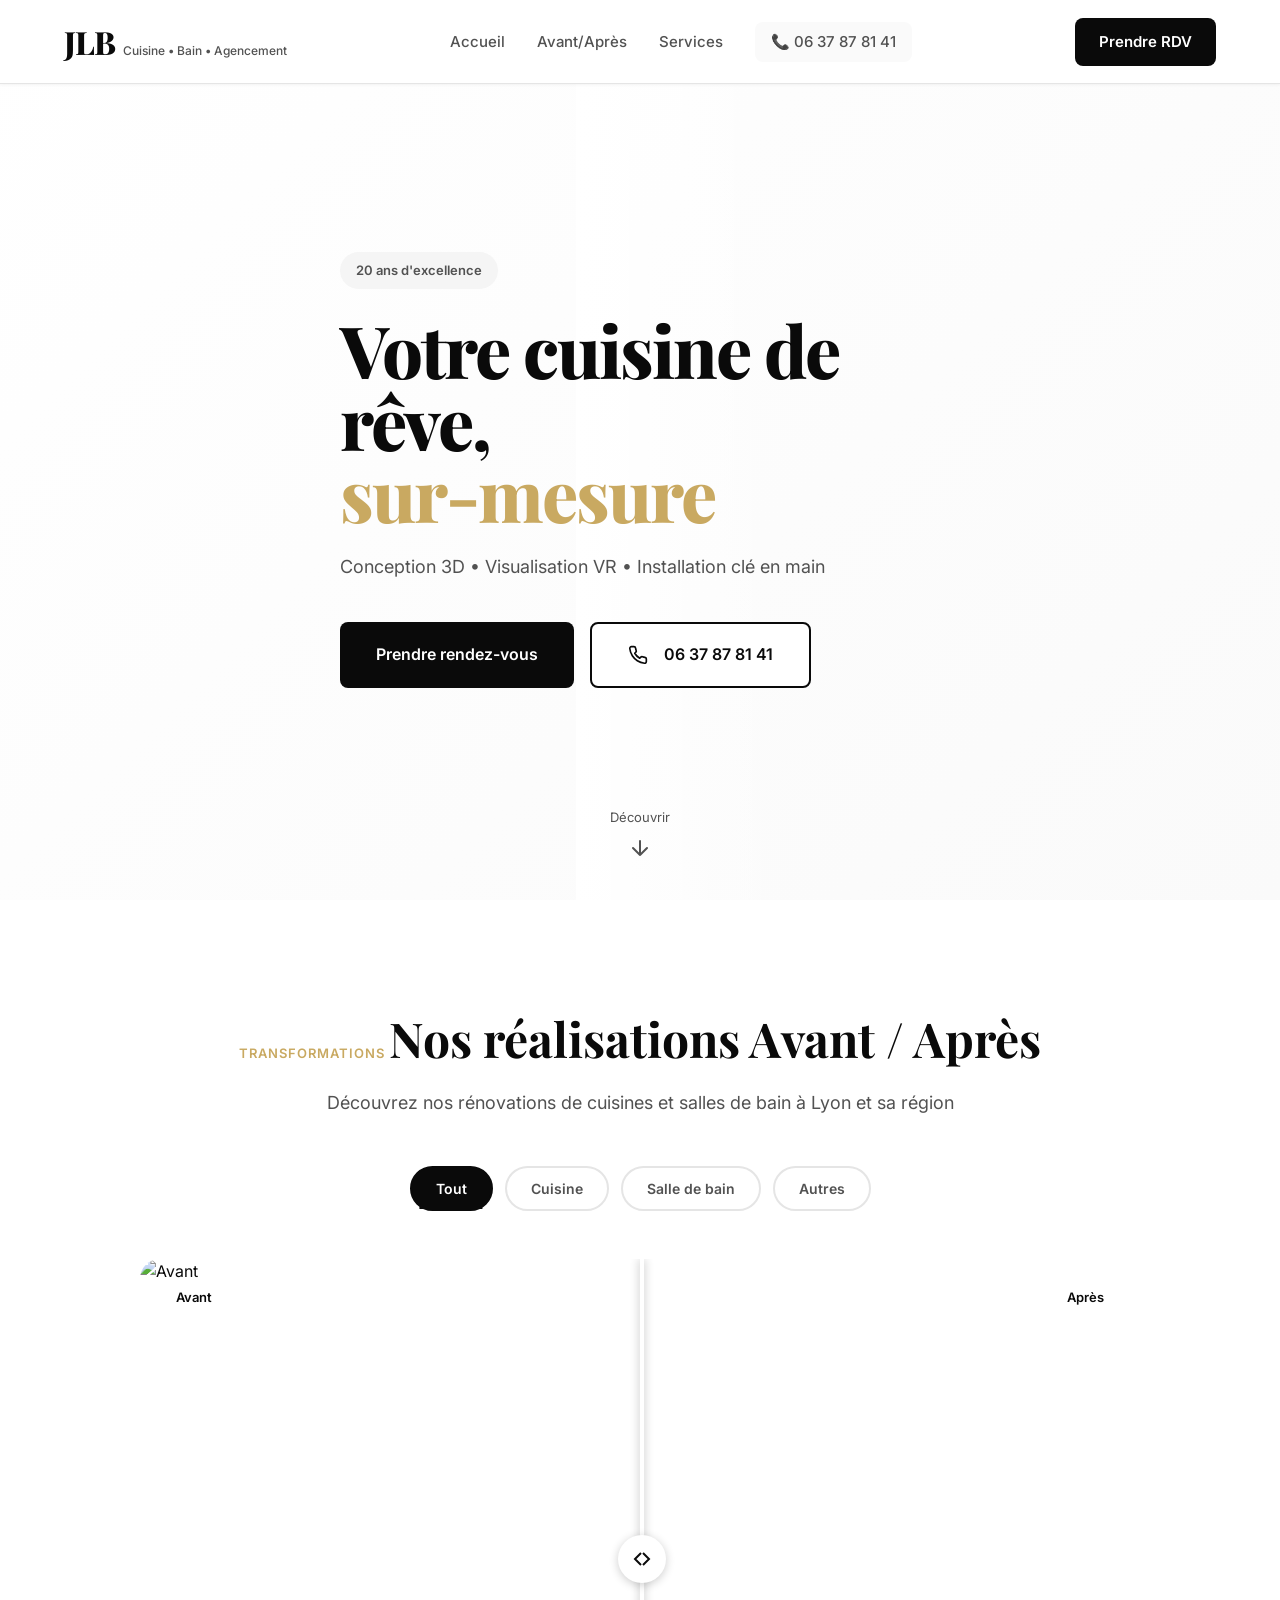
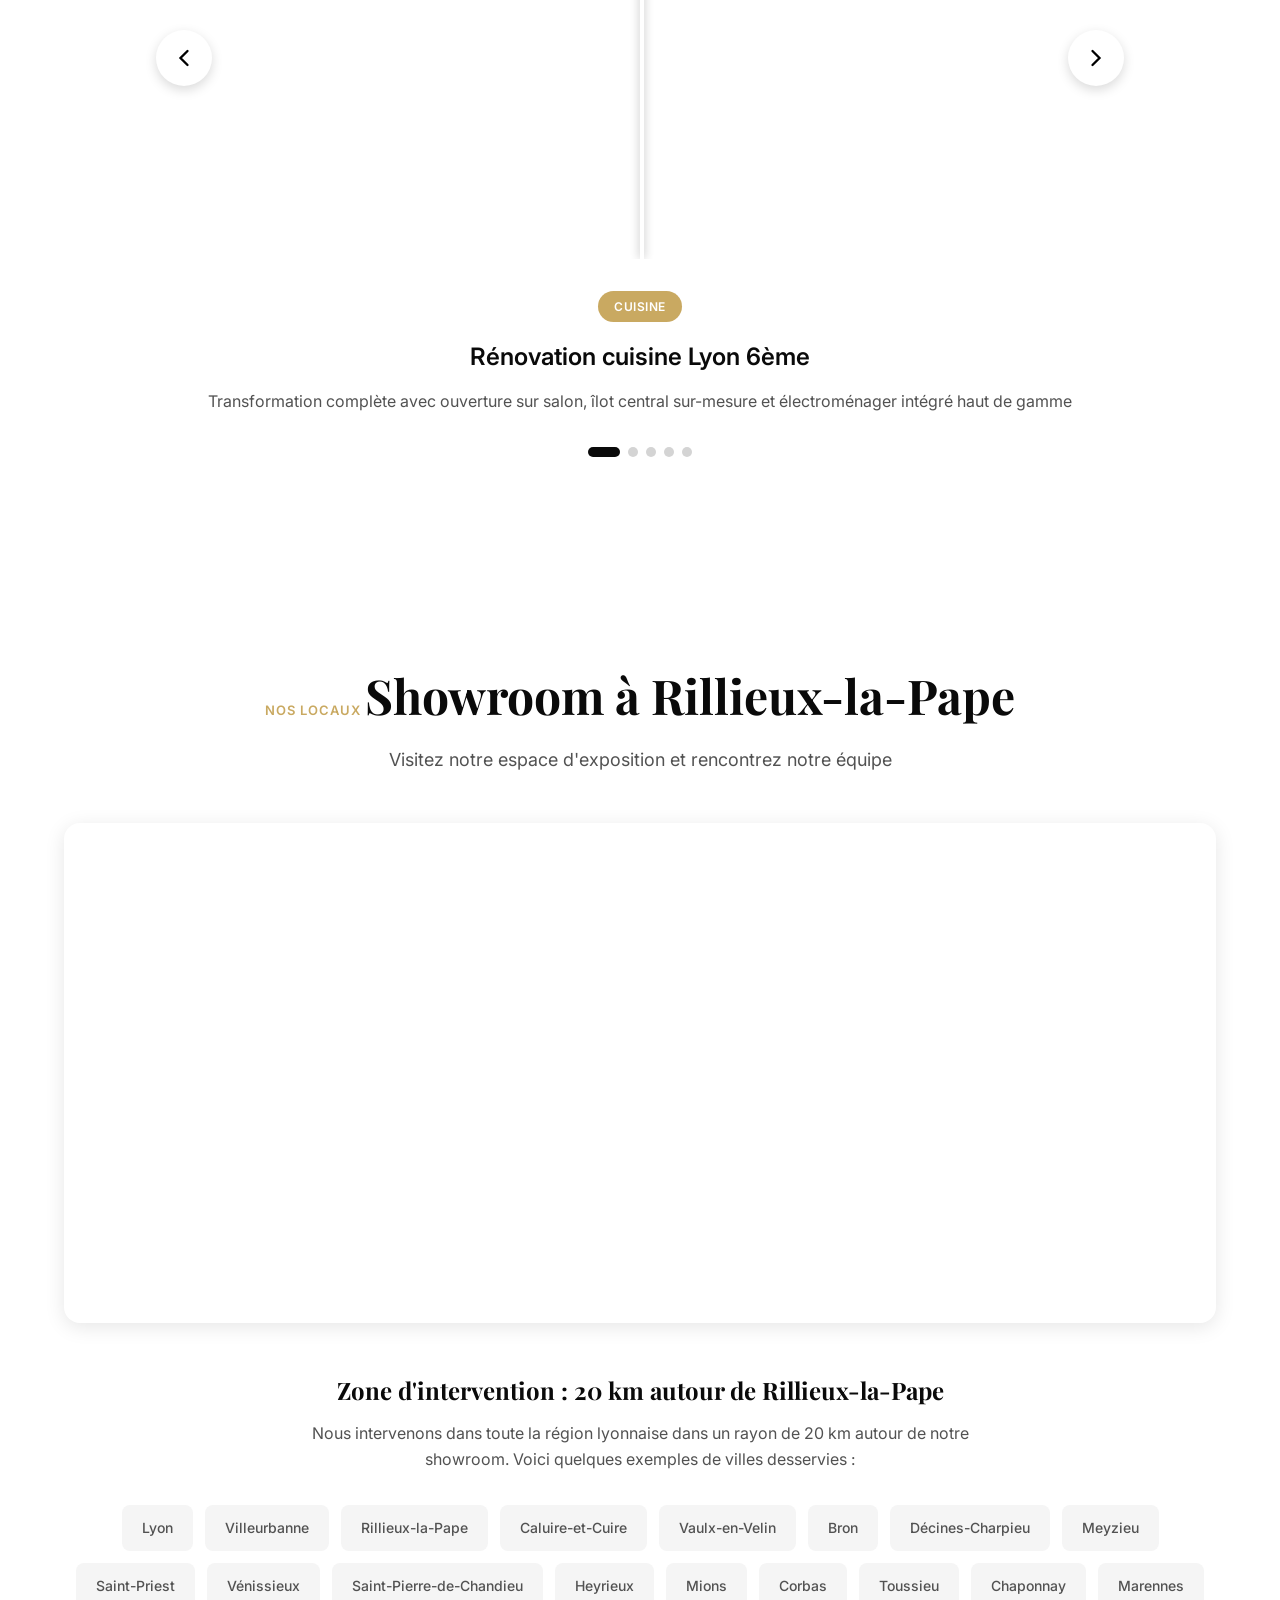
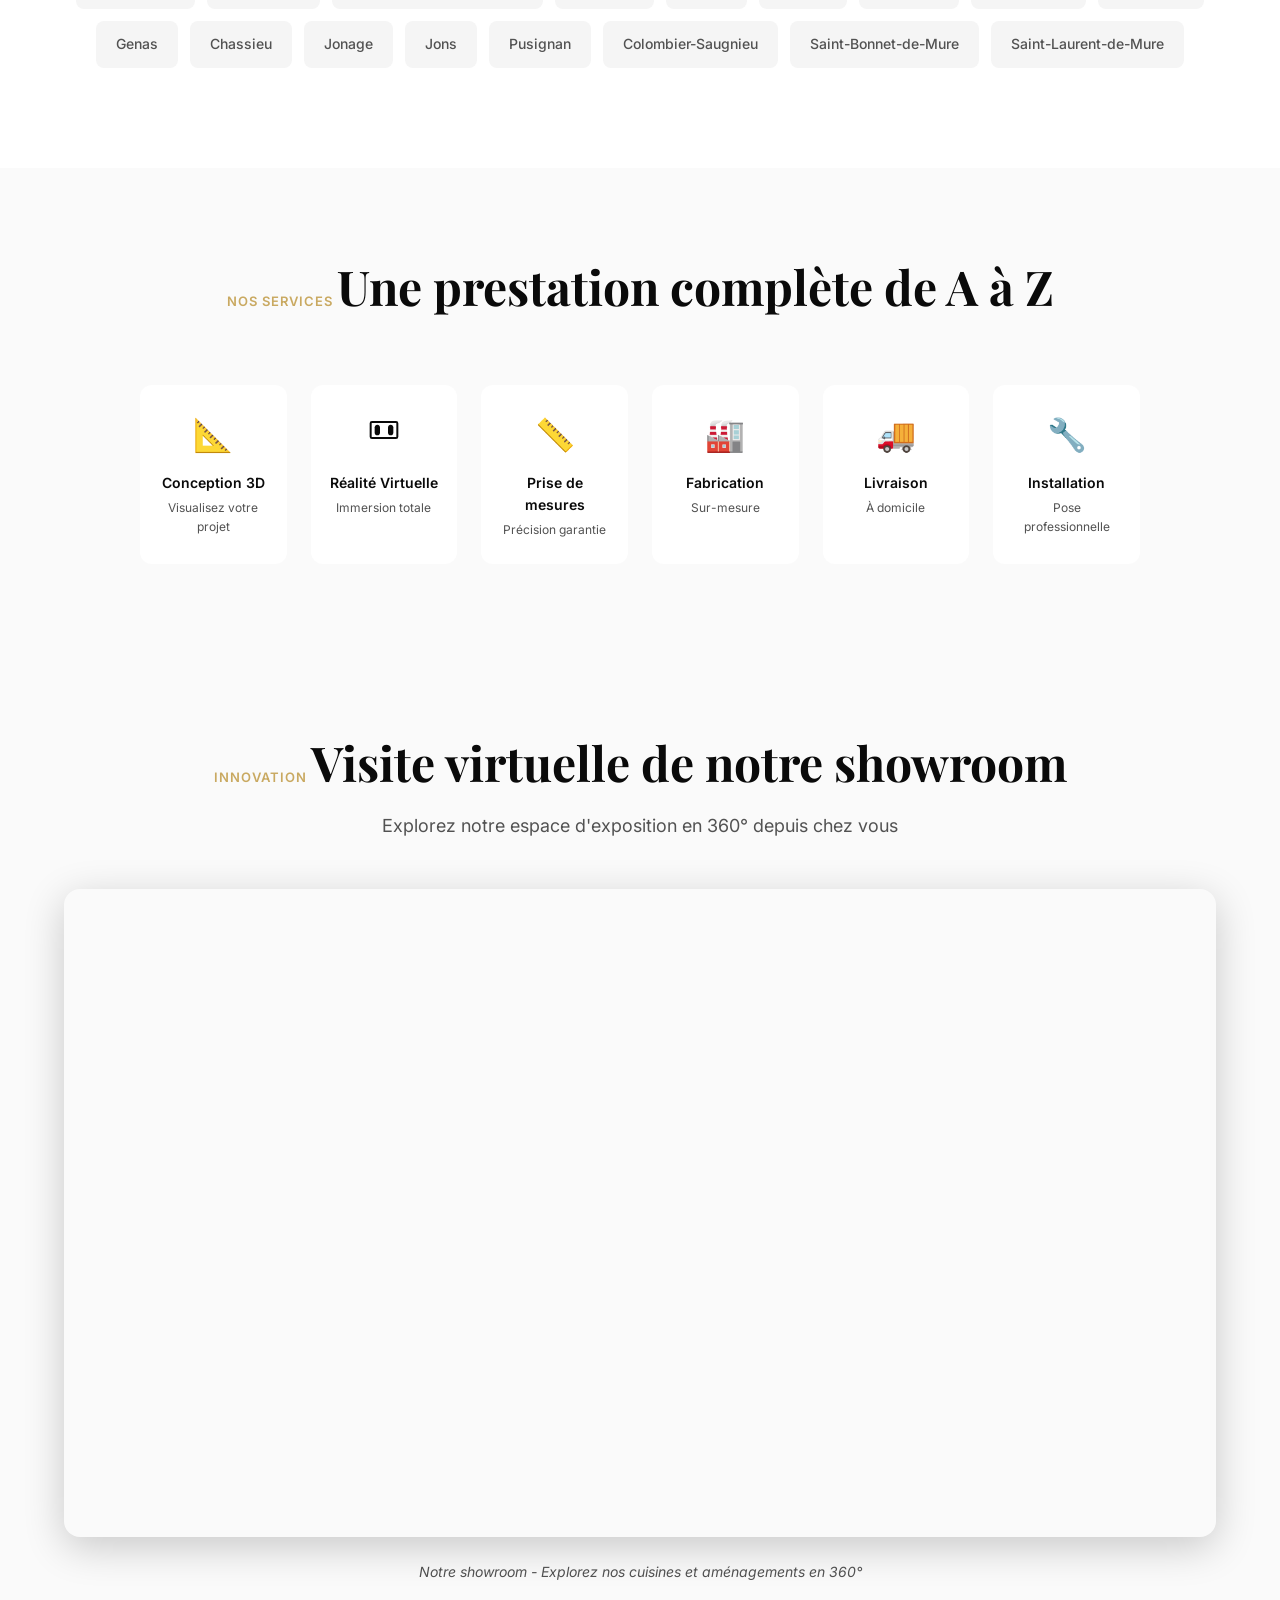
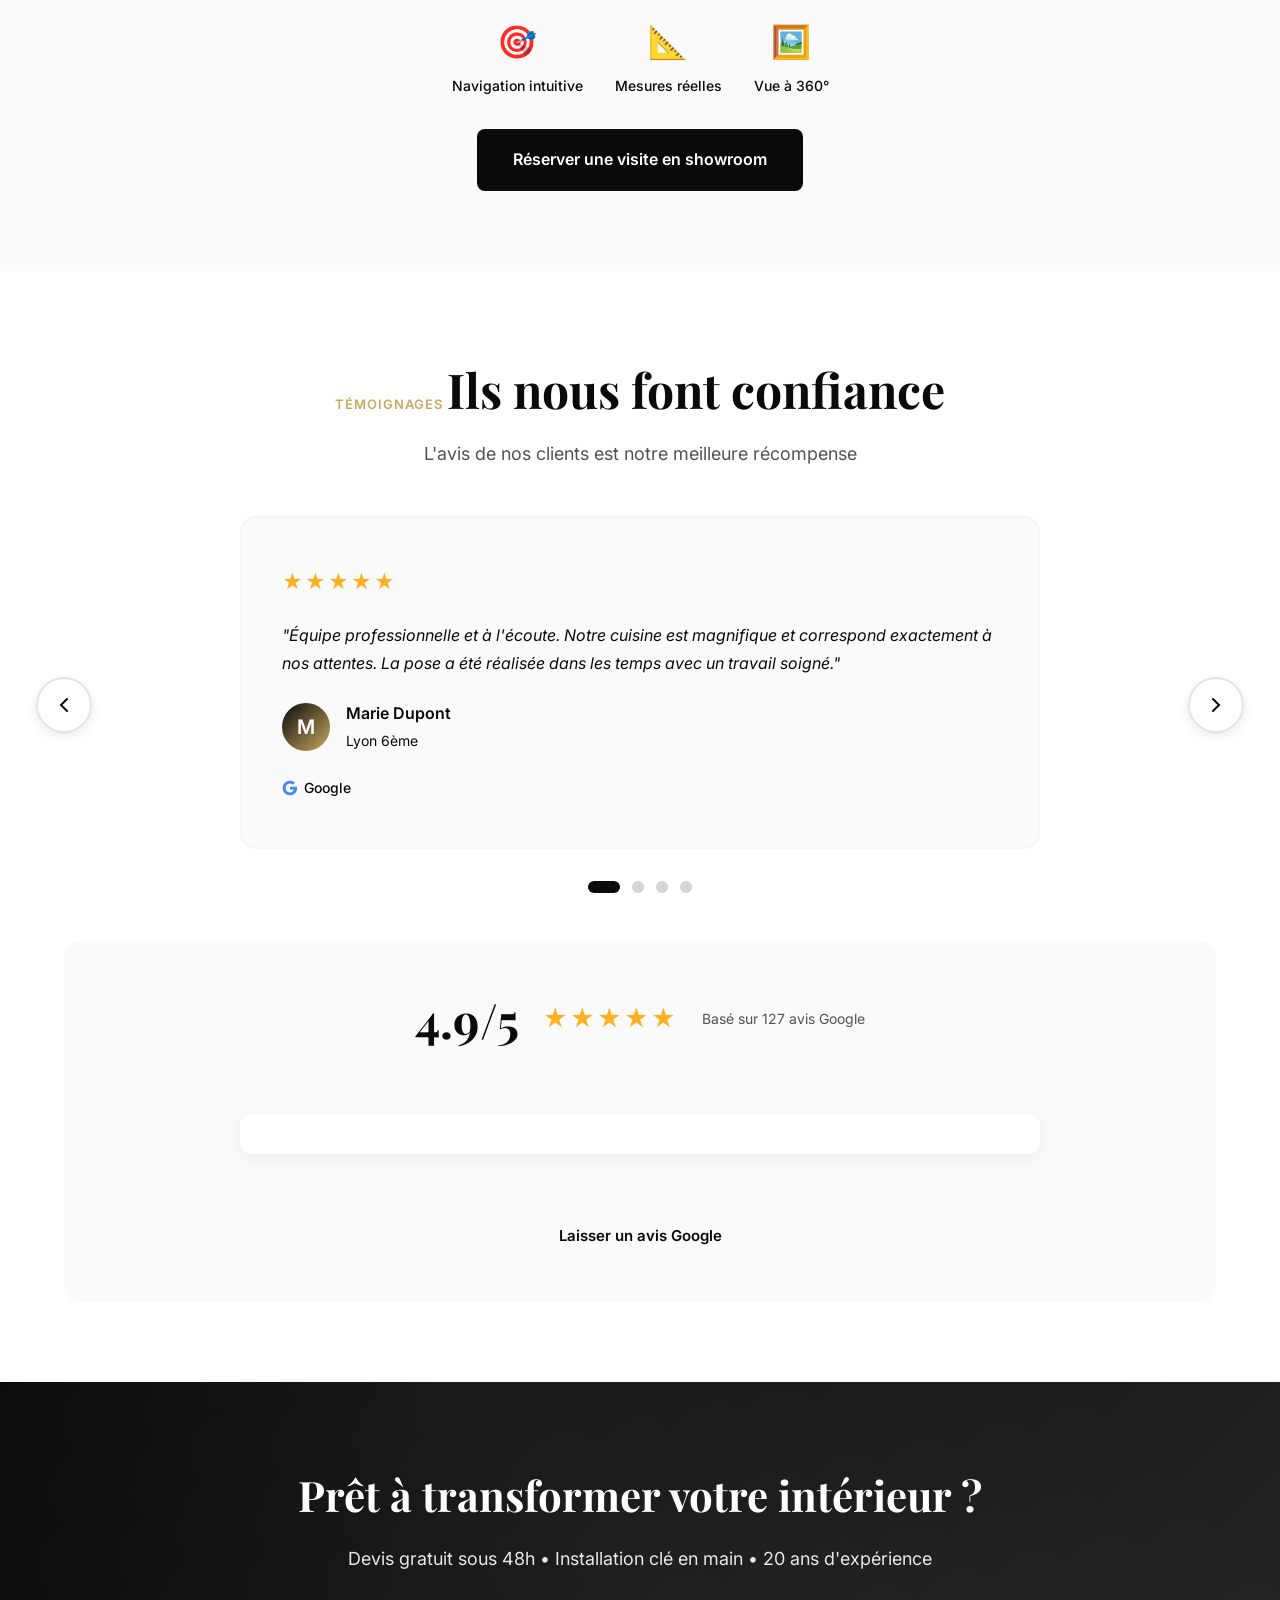
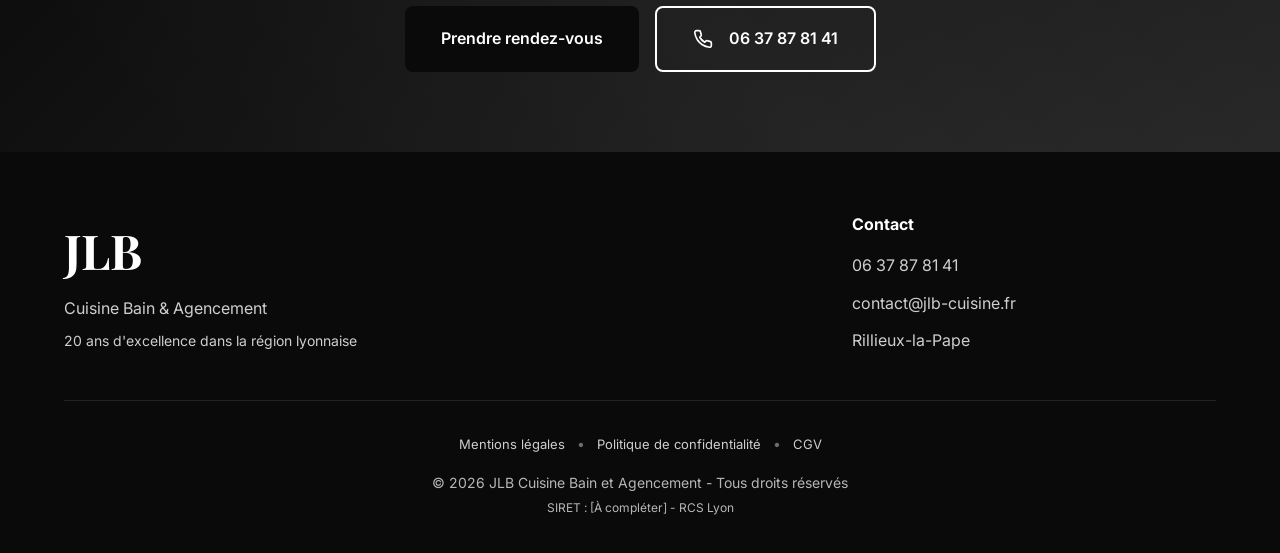
==== commit f4d49109: "Optimisation SEO, animations et intégrations complètes SEO & Données structurées : - Schema.org Loca" ====
--- a/index.html
+++ b/index.html
@@ -11,9 +11,53 @@
     <meta property="og:description" content="Votre cuisiniste expert à Lyon depuis 20 ans. Cuisine sur-mesure, rénovation salle de bain. Devis gratuit sous 48h.">
     <meta property="og:type" content="website">
     <meta property="og:locale" content="fr_FR">
+    <meta property="og:image" content="https://www.jlb-cuisine.fr/images/og-image.jpg">
     <link rel="canonical" href="https://www.jlb-cuisine.fr">
     <title>Cuisiniste Lyon & Région | JLB Cuisine & Agencement - Devis Gratuit 48h</title>
+
+    <!-- Schema.org structured data -->
+    <script type="application/ld+json">
+    {
+        "@context": "https://schema.org",
+        "@type": "LocalBusiness",
+        "name": "JLB Cuisine & Agencement",
+        "image": "https://www.jlb-cuisine.fr/images/logo.jpg",
+        "@id": "https://www.jlb-cuisine.fr",
+        "url": "https://www.jlb-cuisine.fr",
+        "telephone": "+33637878141",
+        "address": {
+            "@type": "PostalAddress",
+            "streetAddress": "Rillieux-la-Pape",
+            "addressLocality": "Rillieux-la-Pape",
+            "postalCode": "69140",
+            "addressCountry": "FR"
+        },
+        "geo": {
+            "@type": "GeoCoordinates",
+            "latitude": 45.8200,
+            "longitude": 4.8981
+        },
+        "openingHoursSpecification": {
+            "@type": "OpeningHoursSpecification",
+            "dayOfWeek": ["Monday", "Tuesday", "Wednesday", "Thursday", "Friday"],
+            "opens": "09:00",
+            "closes": "18:00"
+        },
+        "sameAs": [
+            "https://www.facebook.com/jlbcuisine",
+            "https://www.instagram.com/jlbcuisine"
+        ],
+        "priceRange": "€€",
+        "aggregateRating": {
+            "@type": "AggregateRating",
+            "ratingValue": "4.9",
+            "reviewCount": "127"
+        }
+    }
+    </script>
+
     <link rel="stylesheet" href="css/styles.css">
+    <link rel="stylesheet" href="css/animations.css">
     <link rel="preconnect" href="https://fonts.googleapis.com">
     <link rel="preconnect" href="https://fonts.gstatic.com" crossorigin>
     <link href="https://fonts.googleapis.com/css2?family=Inter:wght@300;400;500;600;700;800&family=Playfair+Display:wght@600;700;800&display=swap" rel="stylesheet">
@@ -486,21 +530,16 @@
             </div>
             <div class="tour-container">
                 <div class="tour-iframe-container">
-                    <!-- Placeholder pour iframe 360° -->
-                    <div class="tour-placeholder-iframe">
-                        <div class="tour-icon">
-                            <svg width="80" height="80" viewBox="0 0 24 24" fill="none">
-                                <path d="M2 7C2 6.44772 2.44772 6 3 6H21C21.5523 6 22 6.44772 22 7V17C22 17.5523 21.5523 18 21 18H3C2.44772 18 2 17.5523 2 17V7Z" stroke="currentColor" stroke-width="1.5"/>
-                                <path d="M5 10C5 8.89543 5.89543 8 7 8C8.10457 8 9 8.89543 9 10V14C9 15.1046 8.10457 16 7 16C5.89543 16 5 15.1046 5 14V10Z" fill="currentColor"/>
-                                <path d="M15 10C15 8.89543 15.8954 8 17 8C18.1046 8 19 8.89543 19 10V14C19 15.1046 18.1046 16 17 16C15.8954 16 15 15.1046 15 14V10Z" fill="currentColor"/>
-                            </svg>
-                        </div>
-                        <h3>Visite 360° disponible prochainement</h3>
-                        <p>Bientôt : Découvrez nos cuisines et aménagements exposés dans notre showroom en immersion totale</p>
-                    </div>
-                    <!-- Future iframe Google Street View ou Matterport -->
-                    <!-- <iframe src="..." frameborder="0" allowfullscreen></iframe> -->
-                </div>
+                    <!-- Visite virtuelle 360° Matterport exemple -->
+                    <iframe
+                        src="https://my.matterport.com/show/?m=SxQL3iGyoDo"
+                        frameborder="0"
+                        allowfullscreen
+                        allow="xr-spatial-tracking"
+                        class="tour-iframe">
+                    </iframe>
+                </div>
+                <p class="tour-caption">Notre showroom - Explorez nos cuisines et aménagements en 360°</p>
                 <div class="tour-features">
                     <div class="tour-feature">
                         <span class="feature-icon">🎯</span>
@@ -646,6 +685,11 @@
                     <div class="rating-stars">★★★★★</div>
                     <p>Basé sur 127 avis Google</p>
                 </div>
+                <div class="google-reviews-widget">
+                    <!-- Widget Google Reviews -->
+                    <script src="https://static.elfsight.com/platform/platform.js" data-use-service-core defer></script>
+                    <div class="elfsight-app-d7d2c3b8-7f91-4e5a-8e5f-3c4a2b1d9e8f" data-elfsight-app-lazy></div>
+                </div>
                 <a href="https://search.google.com/local/writereview?placeid=ChIJd_Y0ziC98UcRMJwkB2oISkQ" target="_blank" rel="noopener" class="btn btn-outline-dark">
                     Laisser un avis Google
                 </a>
--- a/css/styles.css
+++ b/css/styles.css
@@ -1451,12 +1451,30 @@
 .tour-iframe-container {
     position: relative;
     width: 100%;
-    max-width: 1000px;
-    margin: 0 auto 32px;
+    max-width: 1200px;
+    margin: 0 auto 24px;
     border-radius: 16px;
     overflow: hidden;
-    background: var(--white);
-    box-shadow: 0 4px 20px rgba(0,0,0,0.08);
+    background: var(--gray-900);
+    box-shadow: 0 10px 40px rgba(0,0,0,0.2);
+    aspect-ratio: 16 / 9;
+}
+
+.tour-iframe {
+    position: absolute;
+    top: 0;
+    left: 0;
+    width: 100%;
+    height: 100%;
+    border: none;
+}
+
+.tour-caption {
+    text-align: center;
+    font-size: 14px;
+    color: var(--gray-600);
+    margin-bottom: 32px;
+    font-style: italic;
 }
 
 .tour-placeholder-iframe {
@@ -1696,13 +1714,22 @@
 
 .reviews-cta {
     display: flex;
-    align-items: center;
-    justify-content: space-between;
+    flex-direction: column;
+    align-items: center;
     gap: 32px;
-    padding: 32px;
+    padding: 40px 32px;
     background: var(--gray-50);
     border-radius: 16px;
-    flex-wrap: wrap;
+}
+
+.google-reviews-widget {
+    width: 100%;
+    max-width: 800px;
+    margin: 24px 0;
+    padding: 20px;
+    background: var(--white);
+    border-radius: 12px;
+    box-shadow: 0 4px 15px rgba(0,0,0,0.05);
 }
 
 .google-rating {
@@ -1808,9 +1835,11 @@
     .review-nav-prev { left: -8px; }
     .review-nav-next { right: -8px; }
     .review-card { padding: 32px 24px; min-height: 320px; }
-    .reviews-cta { flex-direction: column; text-align: center; }
+    .reviews-cta { flex-direction: column; text-align: center; padding: 32px 20px; }
     .google-rating { flex-direction: column; gap: 16px; }
+    .google-reviews-widget { padding: 16px; }
     .btn-outline-dark { width: 100%; }
+    .tour-iframe-container { border-radius: 12px; }
     .cities-grid {
         display: grid;
         grid-template-columns: repeat(2, 1fr);
--- a/css/animations.css
+++ b/css/animations.css
@@ -0,0 +1,411 @@
+/* ========================================
+   ANIMATIONS CSS - JLB Cuisine & Agencement
+   ======================================== */
+
+/* Fade In On Scroll */
+@keyframes fadeInUp {
+    from {
+        opacity: 0;
+        transform: translateY(30px);
+    }
+    to {
+        opacity: 1;
+        transform: translateY(0);
+    }
+}
+
+@keyframes fadeIn {
+    from {
+        opacity: 0;
+    }
+    to {
+        opacity: 1;
+    }
+}
+
+@keyframes slideInLeft {
+    from {
+        opacity: 0;
+        transform: translateX(-50px);
+    }
+    to {
+        opacity: 1;
+        transform: translateX(0);
+    }
+}
+
+@keyframes slideInRight {
+    from {
+        opacity: 0;
+        transform: translateX(50px);
+    }
+    to {
+        opacity: 1;
+        transform: translateX(0);
+    }
+}
+
+@keyframes scaleIn {
+    from {
+        opacity: 0;
+        transform: scale(0.9);
+    }
+    to {
+        opacity: 1;
+        transform: scale(1);
+    }
+}
+
+@keyframes shimmer {
+    0% {
+        background-position: -1000px 0;
+    }
+    100% {
+        background-position: 1000px 0;
+    }
+}
+
+@keyframes float {
+    0%, 100% {
+        transform: translateY(0px);
+    }
+    50% {
+        transform: translateY(-10px);
+    }
+}
+
+@keyframes pulse {
+    0%, 100% {
+        transform: scale(1);
+    }
+    50% {
+        transform: scale(1.05);
+    }
+}
+
+/* Apply animations to elements */
+.animate-on-scroll {
+    opacity: 0;
+    animation: fadeInUp 0.8s ease forwards;
+}
+
+.animate-on-scroll.delay-1 {
+    animation-delay: 0.1s;
+}
+
+.animate-on-scroll.delay-2 {
+    animation-delay: 0.2s;
+}
+
+.animate-on-scroll.delay-3 {
+    animation-delay: 0.3s;
+}
+
+.animate-on-scroll.delay-4 {
+    animation-delay: 0.4s;
+}
+
+.animate-on-scroll.delay-5 {
+    animation-delay: 0.5s;
+}
+
+.animate-on-scroll.delay-6 {
+    animation-delay: 0.6s;
+}
+
+/* Hero animations */
+.hero h1 {
+    animation: fadeInUp 1s ease 0.2s backwards;
+}
+
+.hero-description {
+    animation: fadeInUp 1s ease 0.4s backwards;
+}
+
+.hero-tag {
+    animation: fadeIn 1s ease 0.1s backwards;
+}
+
+.hero-cta {
+    animation: fadeInUp 1s ease 0.6s backwards;
+}
+
+.scroll-indicator {
+    animation: float 3s ease-in-out infinite;
+}
+
+/* Button hover effects */
+.btn {
+    position: relative;
+    overflow: hidden;
+    transition: all 0.3s cubic-bezier(0.4, 0, 0.2, 1);
+}
+
+.btn::before {
+    content: '';
+    position: absolute;
+    top: 50%;
+    left: 50%;
+    width: 0;
+    height: 0;
+    border-radius: 50%;
+    background: rgba(255, 255, 255, 0.1);
+    transform: translate(-50%, -50%);
+    transition: width 0.6s, height 0.6s;
+}
+
+.btn:hover::before {
+    width: 300px;
+    height: 300px;
+}
+
+.btn:hover {
+    transform: translateY(-2px);
+    box-shadow: 0 10px 25px rgba(0, 0, 0, 0.15);
+}
+
+.btn:active {
+    transform: translateY(0);
+}
+
+/* Service cards hover */
+.service-item {
+    transition: all 0.4s cubic-bezier(0.4, 0, 0.2, 1);
+}
+
+.service-item:hover {
+    transform: translateY(-8px) scale(1.02);
+    box-shadow: 0 12px 30px rgba(0, 0, 0, 0.12);
+}
+
+.service-icon {
+    transition: all 0.3s ease;
+}
+
+.service-item:hover .service-icon {
+    transform: scale(1.2) rotate(5deg);
+}
+
+/* Before/After card animation */
+.ba-slide {
+    animation: fadeIn 0.5s ease;
+}
+
+.ba-info h3 {
+    transition: color 0.3s ease;
+}
+
+.ba-slide:hover .ba-info h3 {
+    color: var(--primary);
+}
+
+/* Cities grid animation */
+.cities-grid span {
+    animation: fadeIn 0.5s ease backwards;
+    transition: all 0.3s cubic-bezier(0.4, 0, 0.2, 1);
+}
+
+.cities-grid span:nth-child(1) { animation-delay: 0.05s; }
+.cities-grid span:nth-child(2) { animation-delay: 0.1s; }
+.cities-grid span:nth-child(3) { animation-delay: 0.15s; }
+.cities-grid span:nth-child(4) { animation-delay: 0.2s; }
+.cities-grid span:nth-child(5) { animation-delay: 0.25s; }
+.cities-grid span:nth-child(6) { animation-delay: 0.3s; }
+.cities-grid span:nth-child(7) { animation-delay: 0.35s; }
+.cities-grid span:nth-child(8) { animation-delay: 0.4s; }
+
+.cities-grid span:hover {
+    transform: translateY(-5px) scale(1.05);
+    box-shadow: 0 8px 20px rgba(0, 0, 0, 0.1);
+}
+
+/* Review cards animation */
+.review-card {
+    animation: scaleIn 0.5s ease;
+    transition: all 0.4s cubic-bezier(0.4, 0, 0.2, 1);
+}
+
+.review-card:hover {
+    transform: translateY(-5px) scale(1.02);
+    box-shadow: 0 15px 35px rgba(0, 0, 0, 0.12);
+}
+
+/* Navigation arrows pulse */
+.ba-nav,
+.review-nav {
+    transition: all 0.3s cubic-bezier(0.4, 0, 0.2, 1);
+}
+
+.ba-nav:hover,
+.review-nav:hover {
+    transform: translateY(-50%) scale(1.1);
+    box-shadow: 0 8px 25px rgba(0, 0, 0, 0.15);
+}
+
+/* Section headers animation */
+.section-header-center h2 {
+    position: relative;
+    display: inline-block;
+}
+
+.section-header-center h2::after {
+    content: '';
+    position: absolute;
+    bottom: -10px;
+    left: 50%;
+    transform: translateX(-50%);
+    width: 0;
+    height: 3px;
+    background: linear-gradient(90deg, var(--primary), var(--secondary));
+    transition: width 0.6s ease;
+}
+
+.section-header-center:hover h2::after {
+    width: 100%;
+}
+
+/* Tour iframe animation */
+.tour-iframe-container {
+    animation: fadeIn 0.8s ease;
+    transition: all 0.3s ease;
+}
+
+.tour-iframe-container:hover {
+    transform: scale(1.01);
+    box-shadow: 0 20px 50px rgba(0, 0, 0, 0.15);
+}
+
+/* CTA Section pulse effect */
+.cta-section {
+    position: relative;
+    overflow: hidden;
+}
+
+.cta-section::before {
+    content: '';
+    position: absolute;
+    top: -50%;
+    left: -50%;
+    width: 200%;
+    height: 200%;
+    background: linear-gradient(
+        45deg,
+        transparent 30%,
+        rgba(255, 255, 255, 0.03) 50%,
+        transparent 70%
+    );
+    animation: shimmer 3s infinite;
+}
+
+/* Filter buttons animation */
+.filter-btn {
+    transition: all 0.3s cubic-bezier(0.4, 0, 0.2, 1);
+    position: relative;
+}
+
+.filter-btn::after {
+    content: '';
+    position: absolute;
+    bottom: 0;
+    left: 50%;
+    transform: translateX(-50%);
+    width: 0;
+    height: 2px;
+    background: var(--primary);
+    transition: width 0.3s ease;
+}
+
+.filter-btn.active::after,
+.filter-btn:hover::after {
+    width: 80%;
+}
+
+.filter-btn:hover {
+    transform: translateY(-2px);
+}
+
+/* Map marker animation */
+.leaflet-marker-icon {
+    animation: pulse 2s ease-in-out infinite;
+}
+
+/* Review indicators */
+.review-indicator {
+    transition: all 0.3s cubic-bezier(0.4, 0, 0.2, 1);
+}
+
+.review-indicator:hover {
+    transform: scale(1.2);
+}
+
+.review-indicator.active {
+    animation: pulse 1s ease infinite;
+}
+
+/* Footer animation */
+.footer-link {
+    position: relative;
+    transition: all 0.3s ease;
+}
+
+.footer-link::after {
+    content: '';
+    position: absolute;
+    bottom: -2px;
+    left: 0;
+    width: 0;
+    height: 1px;
+    background: currentColor;
+    transition: width 0.3s ease;
+}
+
+.footer-link:hover::after {
+    width: 100%;
+}
+
+/* Loading animation for images */
+img {
+    transition: opacity 0.3s ease;
+}
+
+img:not([src]) {
+    opacity: 0;
+}
+
+/* Smooth scrolling */
+html {
+    scroll-behavior: smooth;
+}
+
+/* Add subtle parallax to hero */
+@media (min-width: 769px) {
+    .hero-image {
+        transition: transform 0.1s ease-out;
+    }
+}
+
+/* Responsive animations - disable on mobile for performance */
+@media (max-width: 768px) {
+    * {
+        animation-duration: 0.5s !important;
+    }
+
+    .btn:hover {
+        transform: none;
+    }
+
+    .service-item:hover {
+        transform: translateY(-4px);
+    }
+}
+
+/* Reduce motion for accessibility */
+@media (prefers-reduced-motion: reduce) {
+    *,
+    *::before,
+    *::after {
+        animation-duration: 0.01ms !important;
+        animation-iteration-count: 1 !important;
+        transition-duration: 0.01ms !important;
+    }
+}
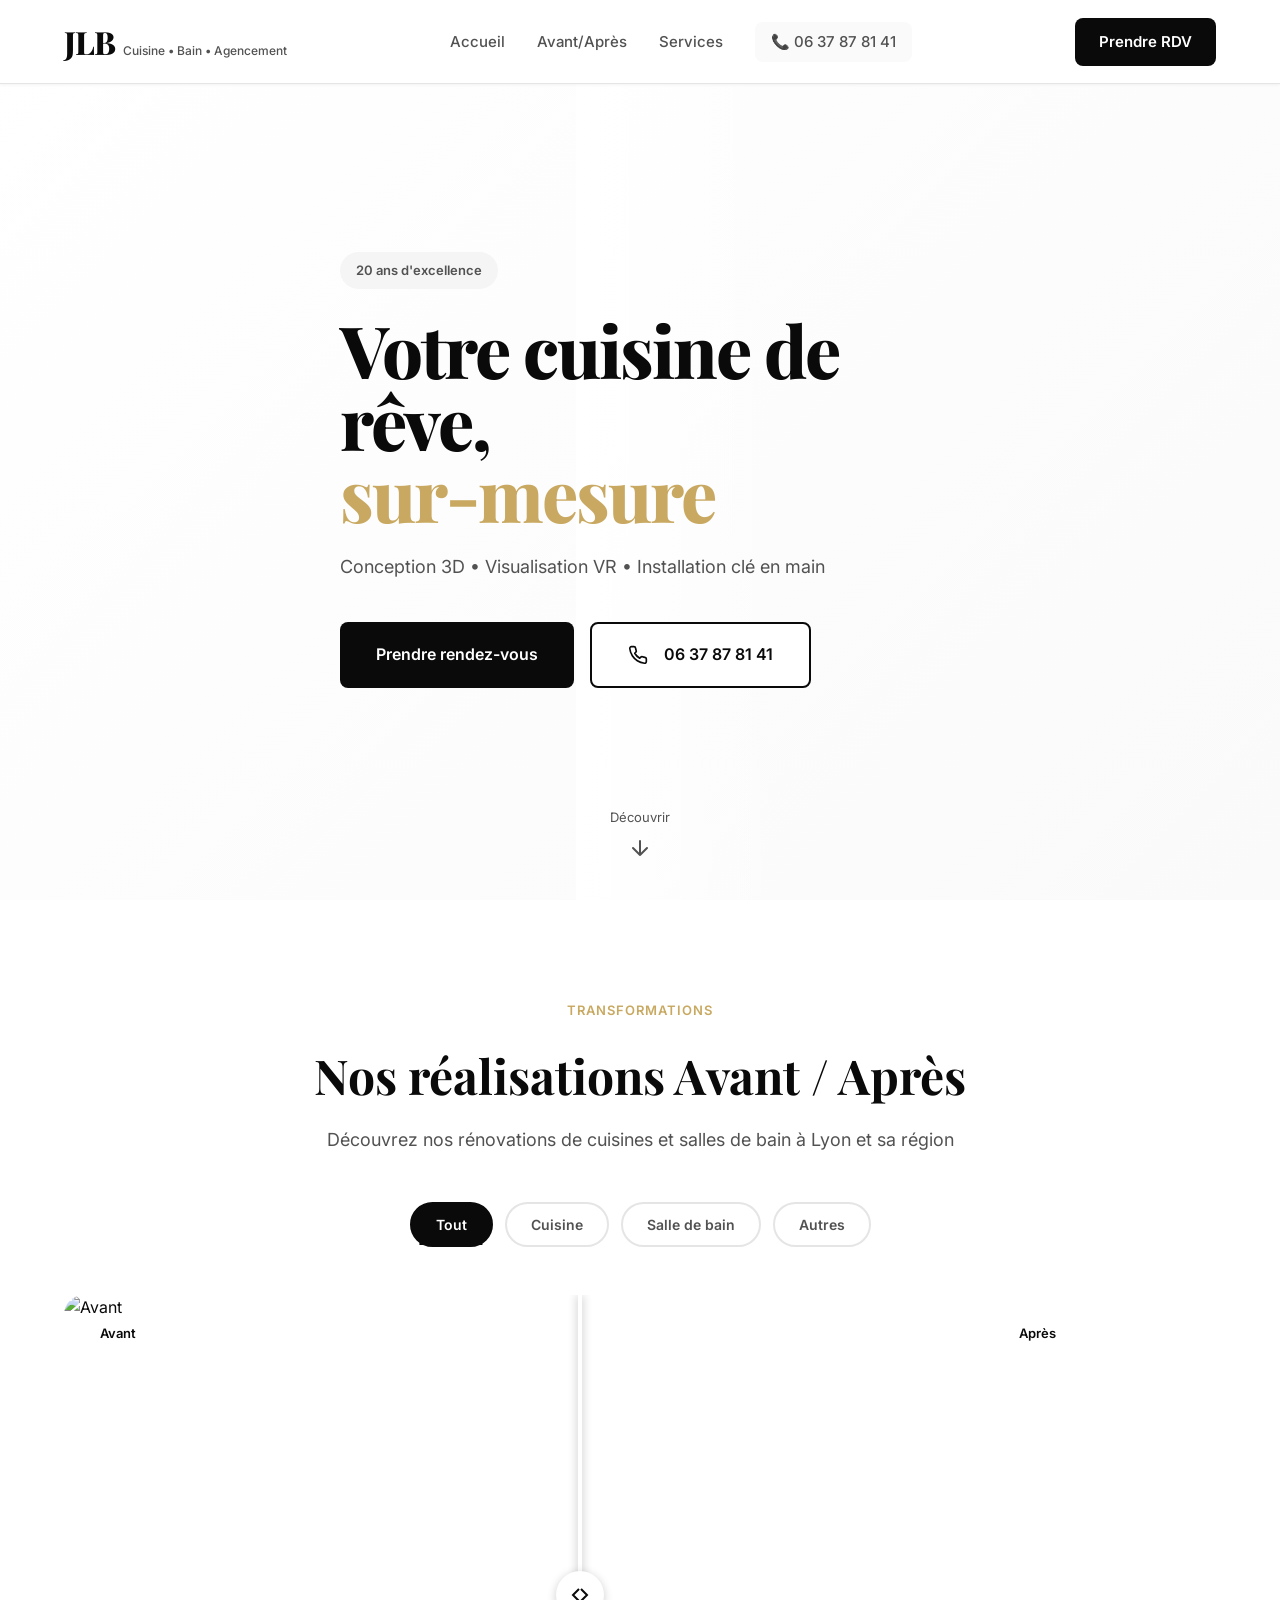
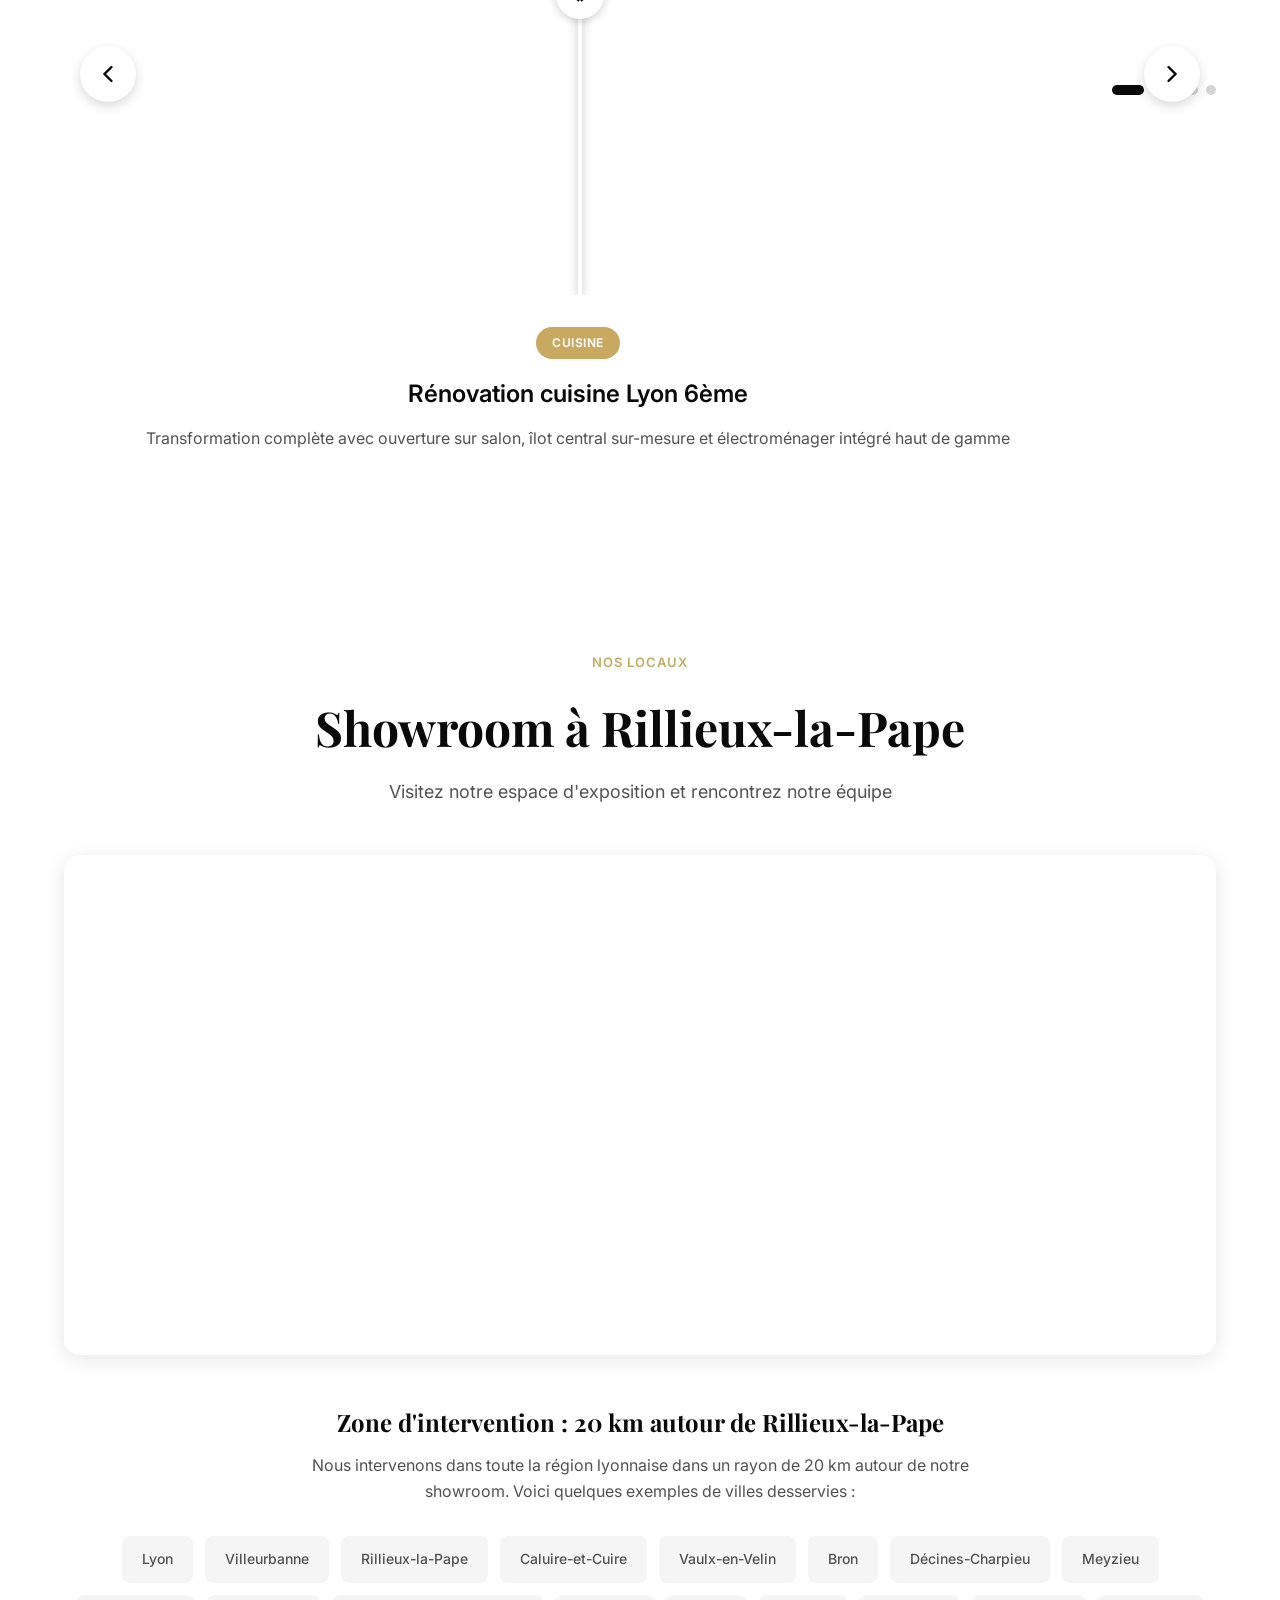
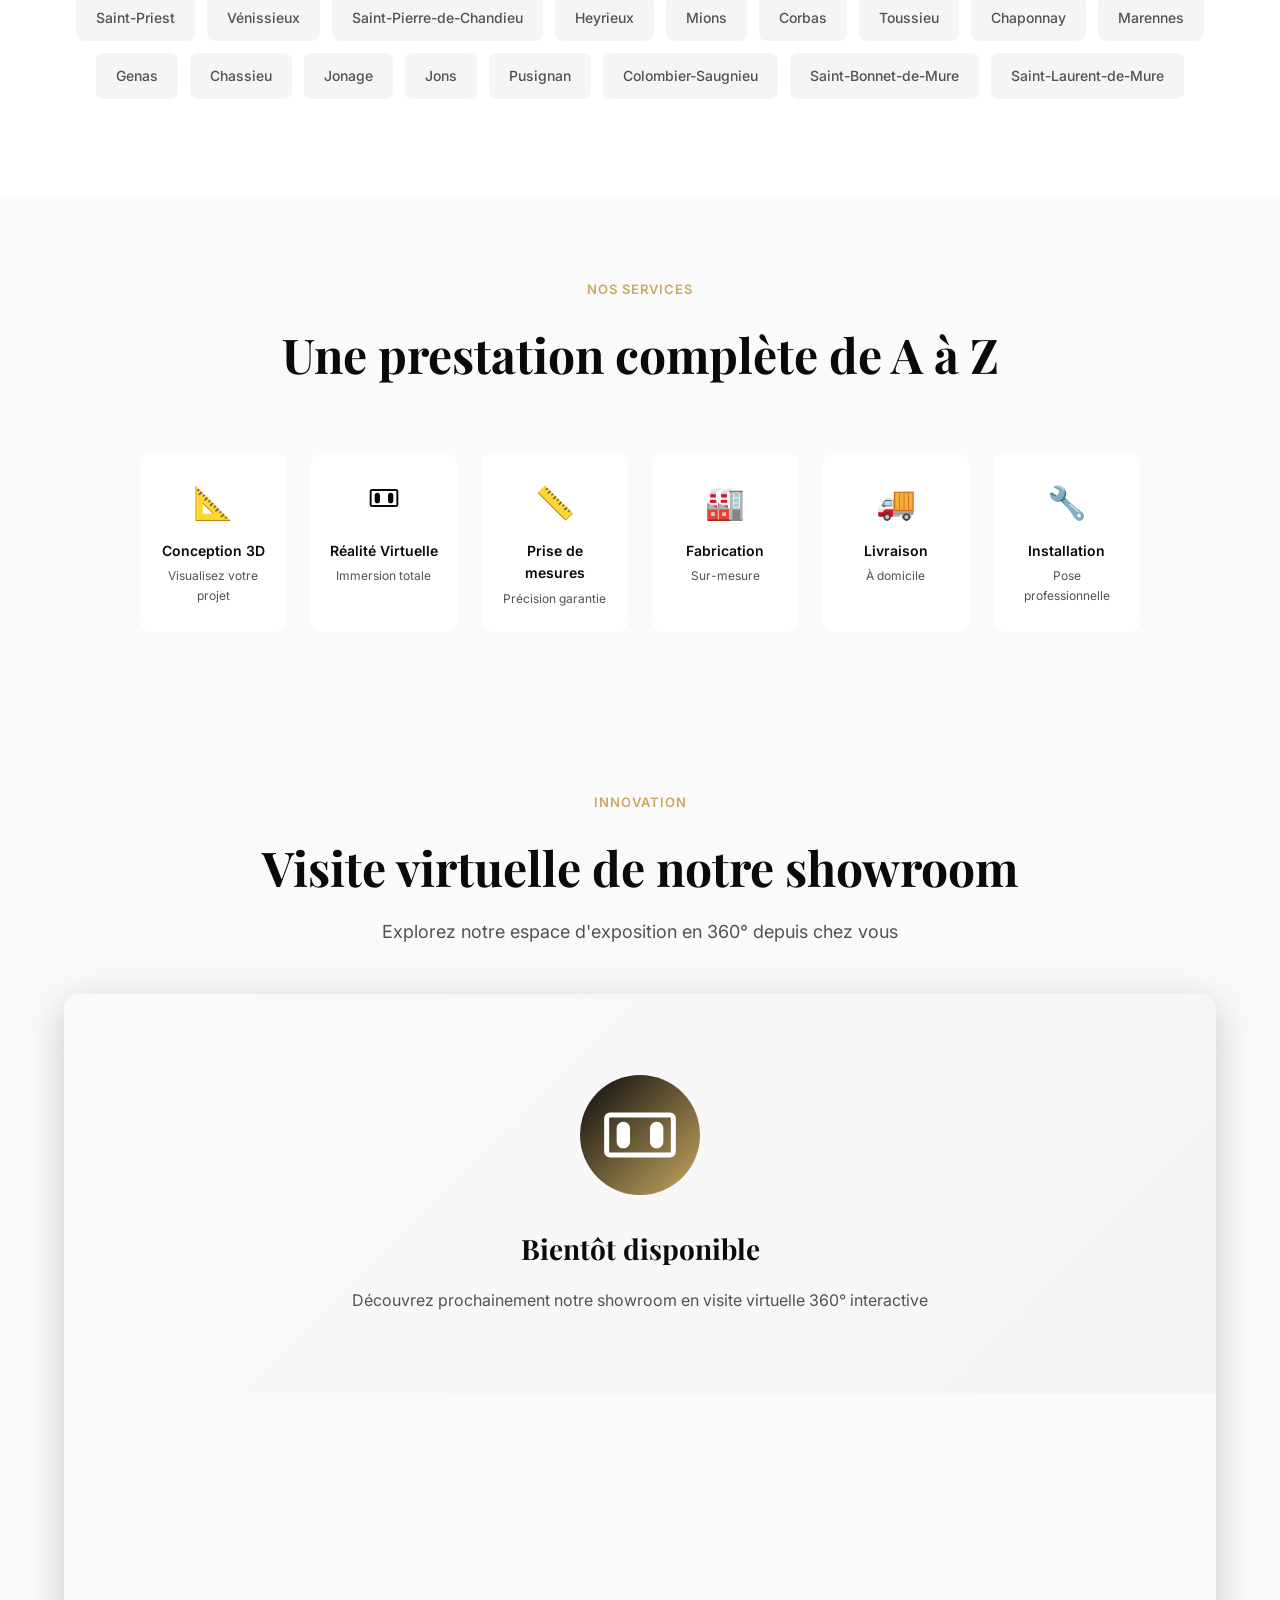
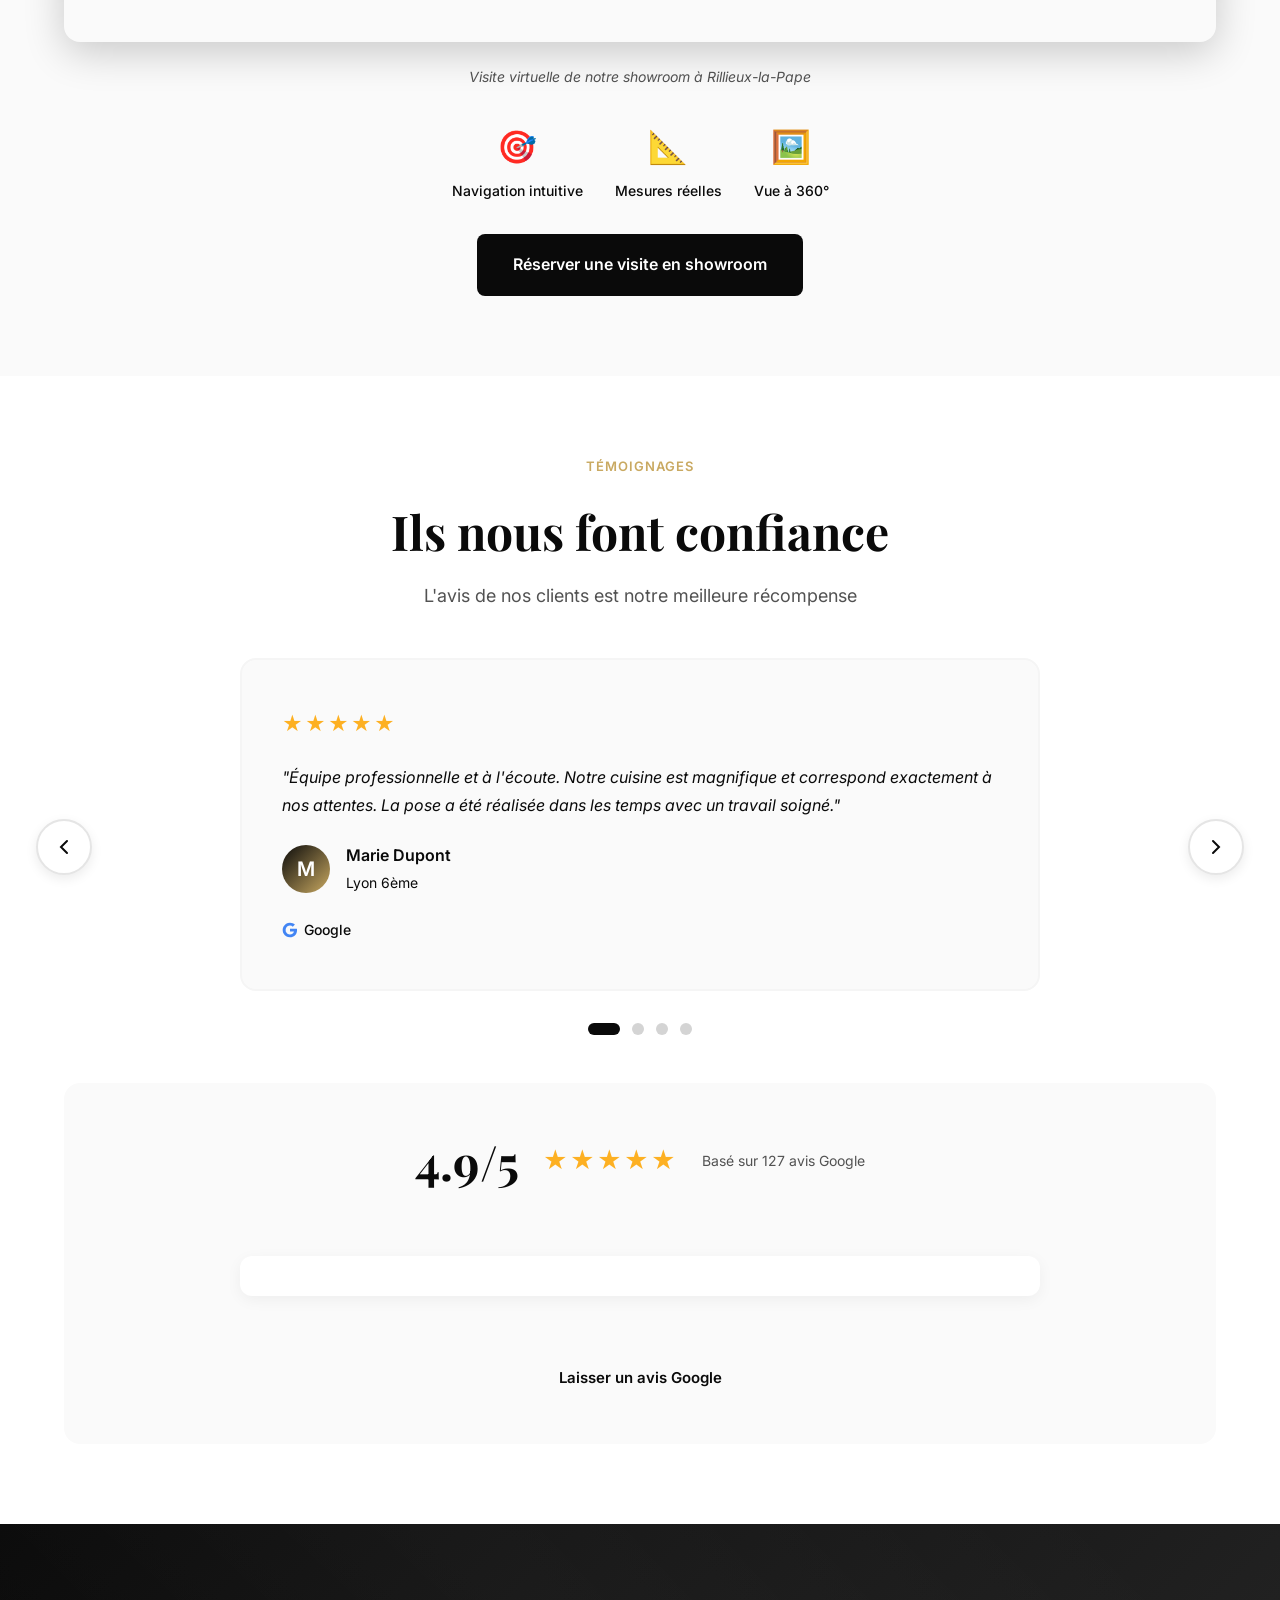
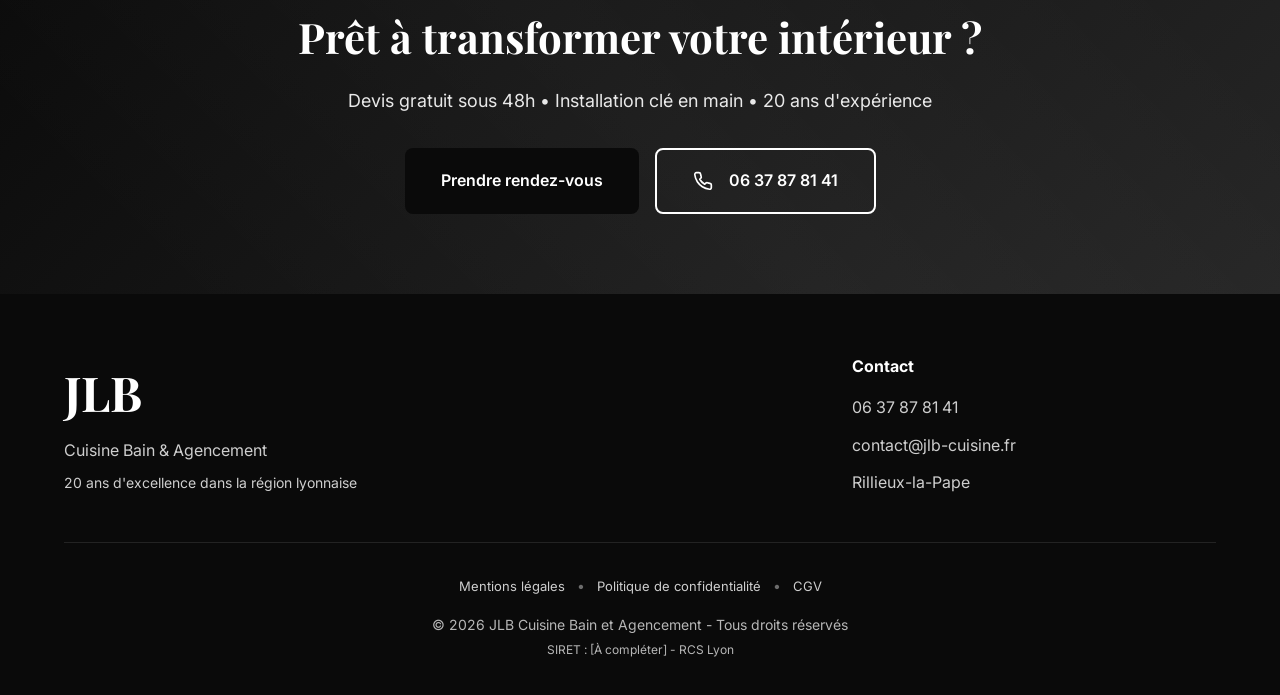
==== commit c557113e: "Corrections alignement tags et ajout previews carrousel Corrections alignement : - Tags section (jau" ====
--- a/index.html
+++ b/index.html
@@ -530,16 +530,19 @@
             </div>
             <div class="tour-container">
                 <div class="tour-iframe-container">
-                    <!-- Visite virtuelle 360° Matterport exemple -->
-                    <iframe
-                        src="https://my.matterport.com/show/?m=SxQL3iGyoDo"
-                        frameborder="0"
-                        allowfullscreen
-                        allow="xr-spatial-tracking"
-                        class="tour-iframe">
-                    </iframe>
-                </div>
-                <p class="tour-caption">Notre showroom - Explorez nos cuisines et aménagements en 360°</p>
+                    <div class="tour-placeholder-iframe">
+                        <div class="tour-icon">
+                            <svg width="80" height="80" viewBox="0 0 24 24" fill="none">
+                                <path d="M2 7C2 6.44772 2.44772 6 3 6H21C21.5523 6 22 6.44772 22 7V17C22 17.5523 21.5523 18 21 18H3C2.44772 18 2 17.5523 2 17V7Z" stroke="currentColor" stroke-width="1.5"/>
+                                <path d="M5 10C5 8.89543 5.89543 8 7 8C8.10457 8 9 8.89543 9 10V14C9 15.1046 8.10457 16 7 16C5.89543 16 5 15.1046 5 14V10Z" fill="currentColor"/>
+                                <path d="M15 10C15 8.89543 15.8954 8 17 8C18.1046 8 19 8.89543 19 10V14C19 15.1046 18.1046 16 17 16C15.8954 16 15 15.1046 15 14V10Z" fill="currentColor"/>
+                            </svg>
+                        </div>
+                        <h3>Bientôt disponible</h3>
+                        <p>Découvrez prochainement notre showroom en visite virtuelle 360° interactive</p>
+                    </div>
+                </div>
+                <p class="tour-caption">Visite virtuelle de notre showroom à Rillieux-la-Pape</p>
                 <div class="tour-features">
                     <div class="tour-feature">
                         <span class="feature-icon">🎯</span>
--- a/css/styles.css
+++ b/css/styles.css
@@ -361,6 +361,9 @@
 .section-header-center {
     text-align: center;
     margin-bottom: 48px;
+    display: flex;
+    flex-direction: column;
+    align-items: center;
 }
 
 .section-header-center h2 {
@@ -411,25 +414,49 @@
 /* Galerie */
 .ba-gallery {
     position: relative;
-    max-width: 1000px;
+    max-width: 1400px;
     margin: 0 auto;
+    display: flex;
+    align-items: center;
+    gap: 20px;
 }
 
 .ba-slides-container {
     position: relative;
-    overflow: hidden;
+    overflow: visible;
+    flex: 1;
 }
 
 .ba-slide {
     display: none;
     opacity: 0;
-    transition: opacity 0.5s ease;
+    transition: all 0.5s ease;
 }
 
 .ba-slide.active {
     display: block;
     opacity: 1;
     animation: slideIn 0.5s ease;
+}
+
+.ba-slide.preview {
+    display: block;
+    opacity: 0.35;
+    transform: scale(0.65);
+    position: absolute;
+    top: 50%;
+    transform: translateY(-50%) scale(0.65);
+    pointer-events: none;
+    transition: all 0.4s ease;
+    z-index: -1;
+}
+
+.ba-slide.preview-left {
+    left: -380px;
+}
+
+.ba-slide.preview-right {
+    right: -380px;
 }
 
 @keyframes slideIn {
@@ -1806,6 +1833,8 @@
     .booking-form { padding: 32px 24px; }
     .footer-content { grid-template-columns: 1fr; gap: 40px; }
     .ba-image-container { height: 400px; }
+    .ba-gallery { max-width: 100%; gap: 0; }
+    .ba-slide.preview { display: none !important; }
     .calendar { grid-template-columns: repeat(5, 1fr); }
     .modal-content { width: 95%; max-height: 95vh; }
     section { padding: 60px 0; }
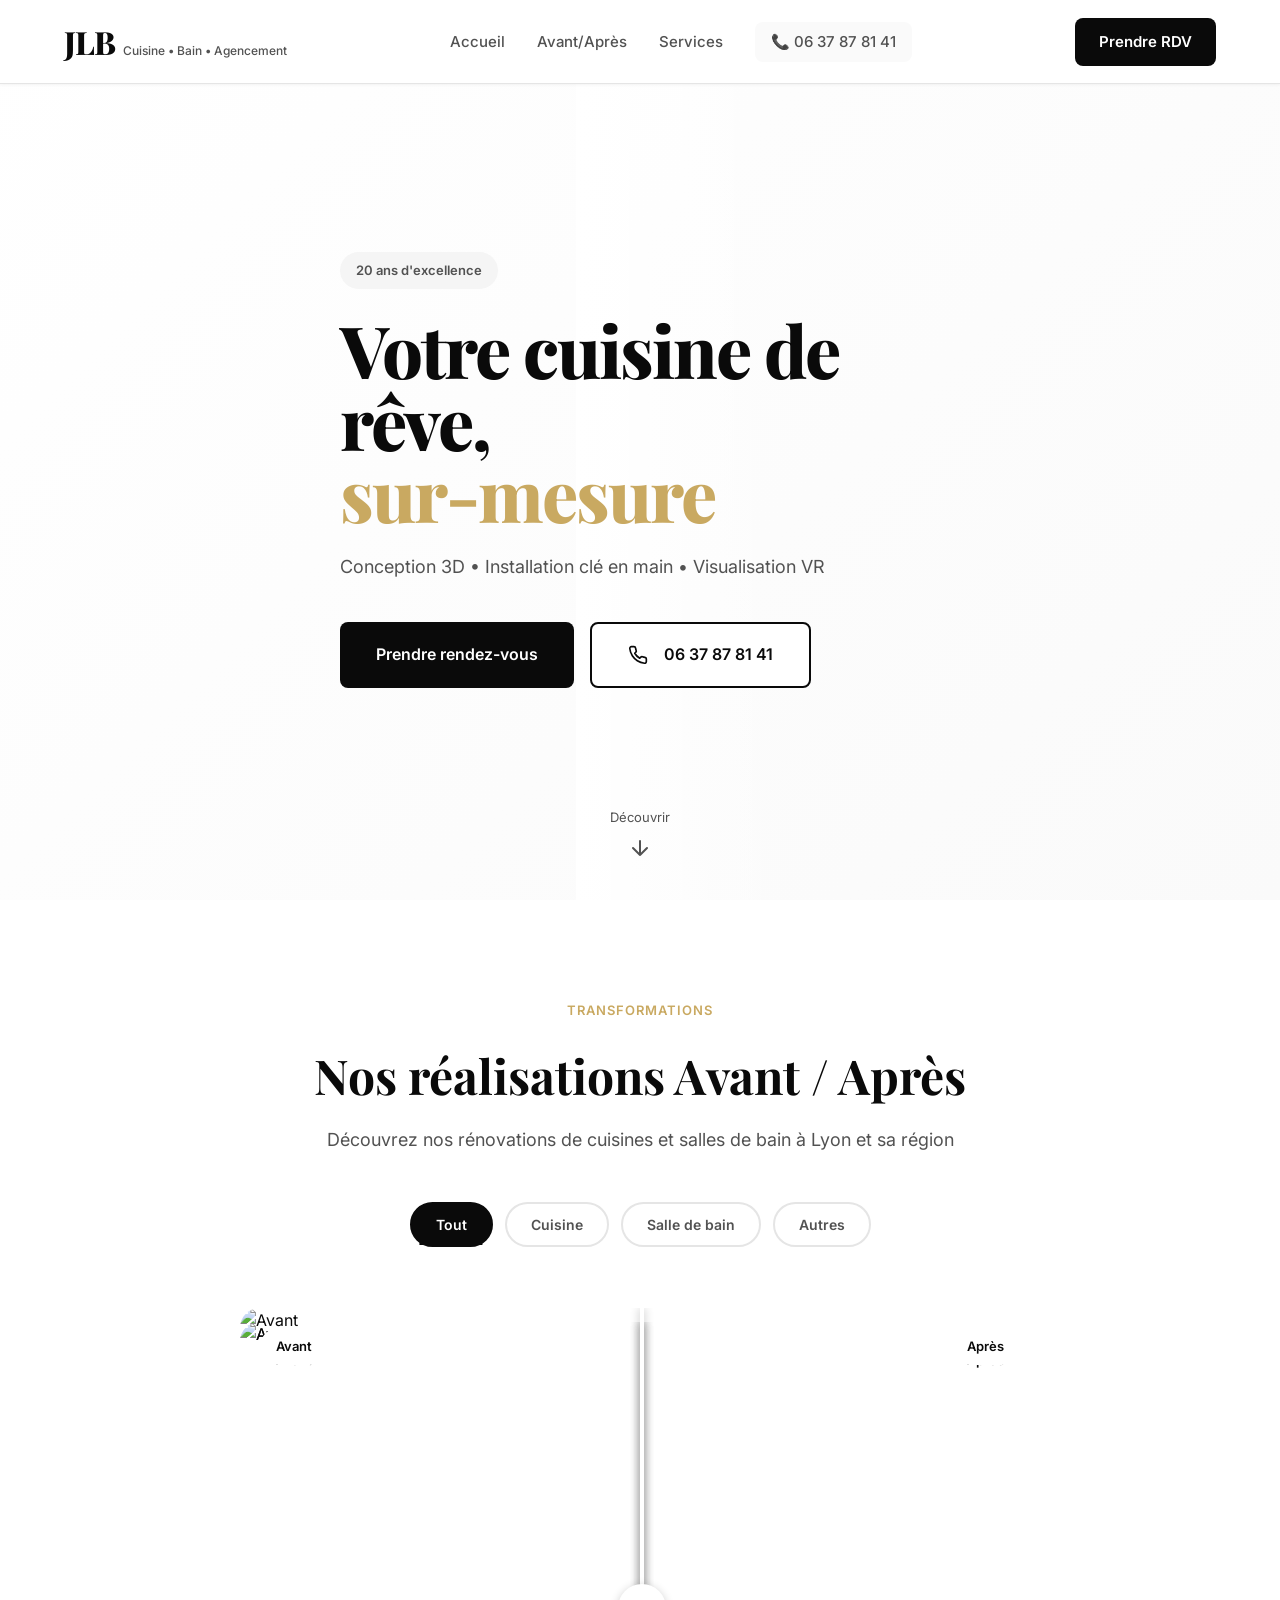
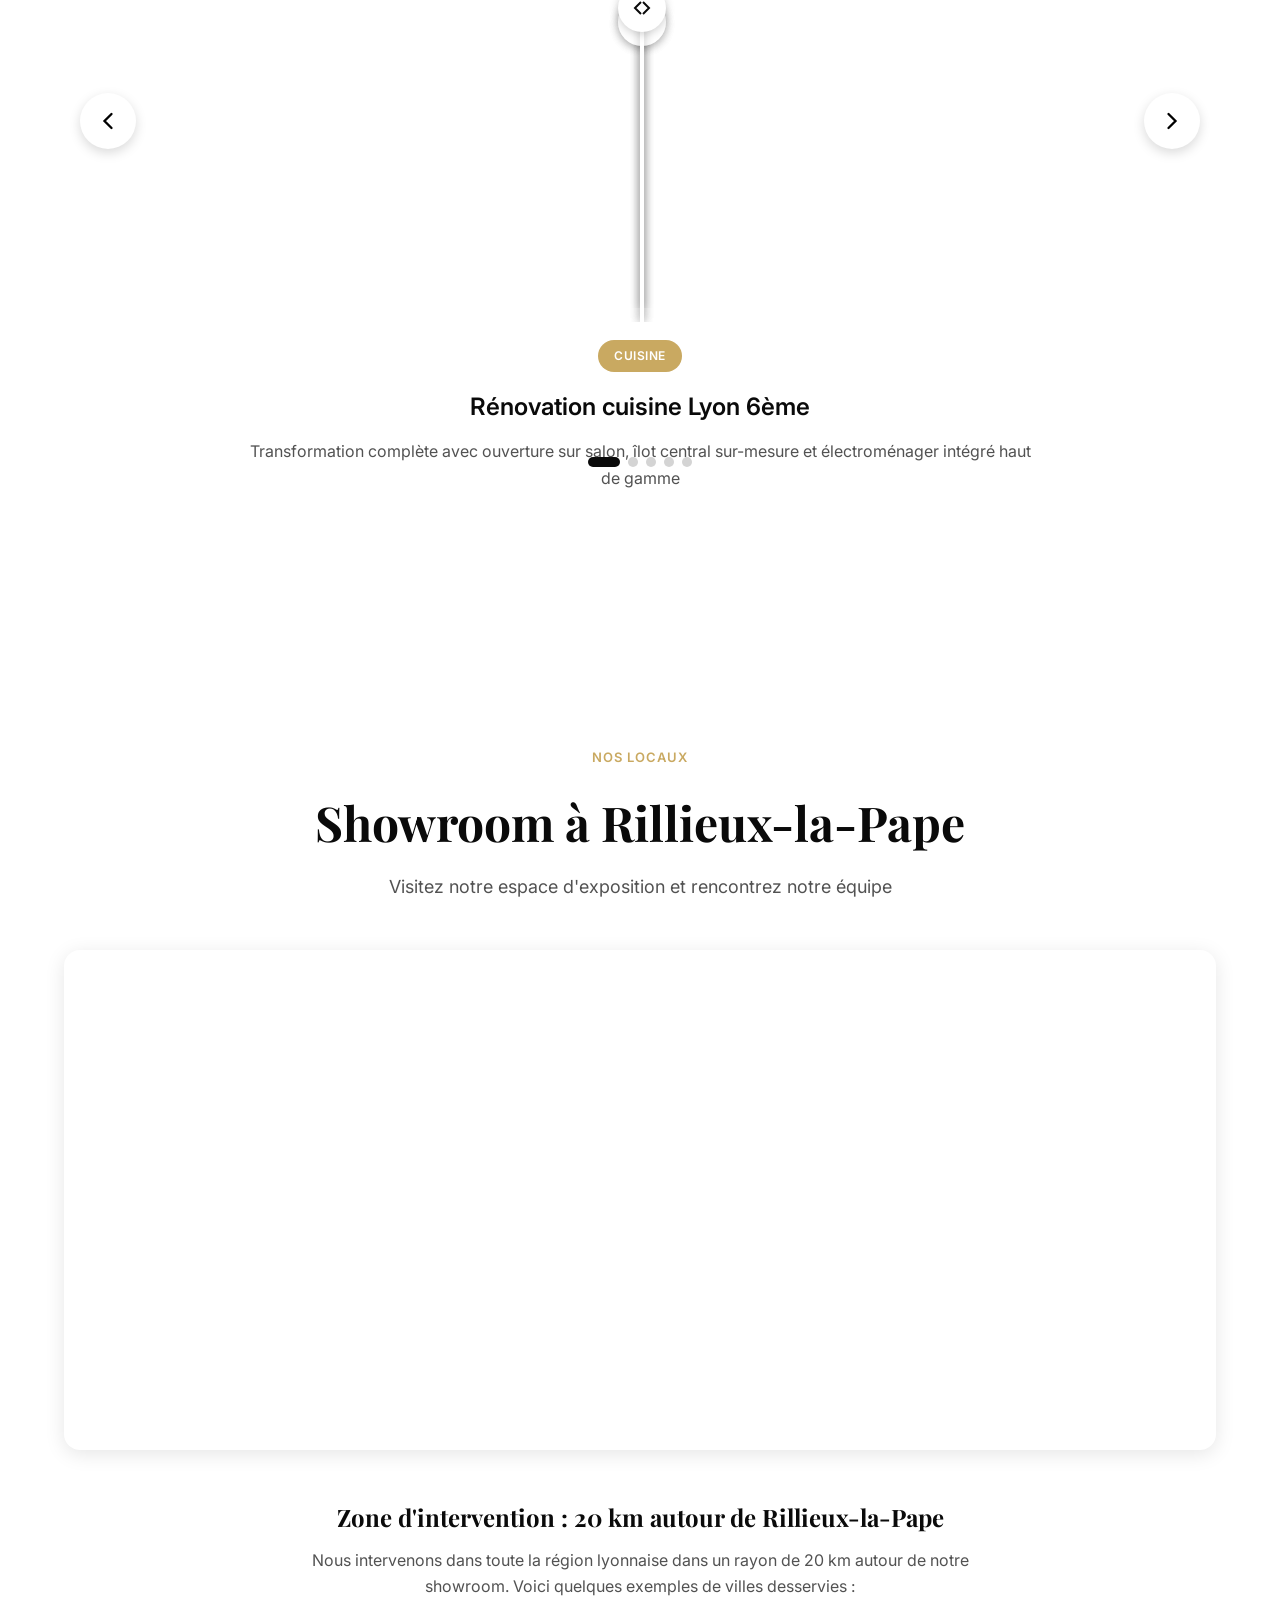
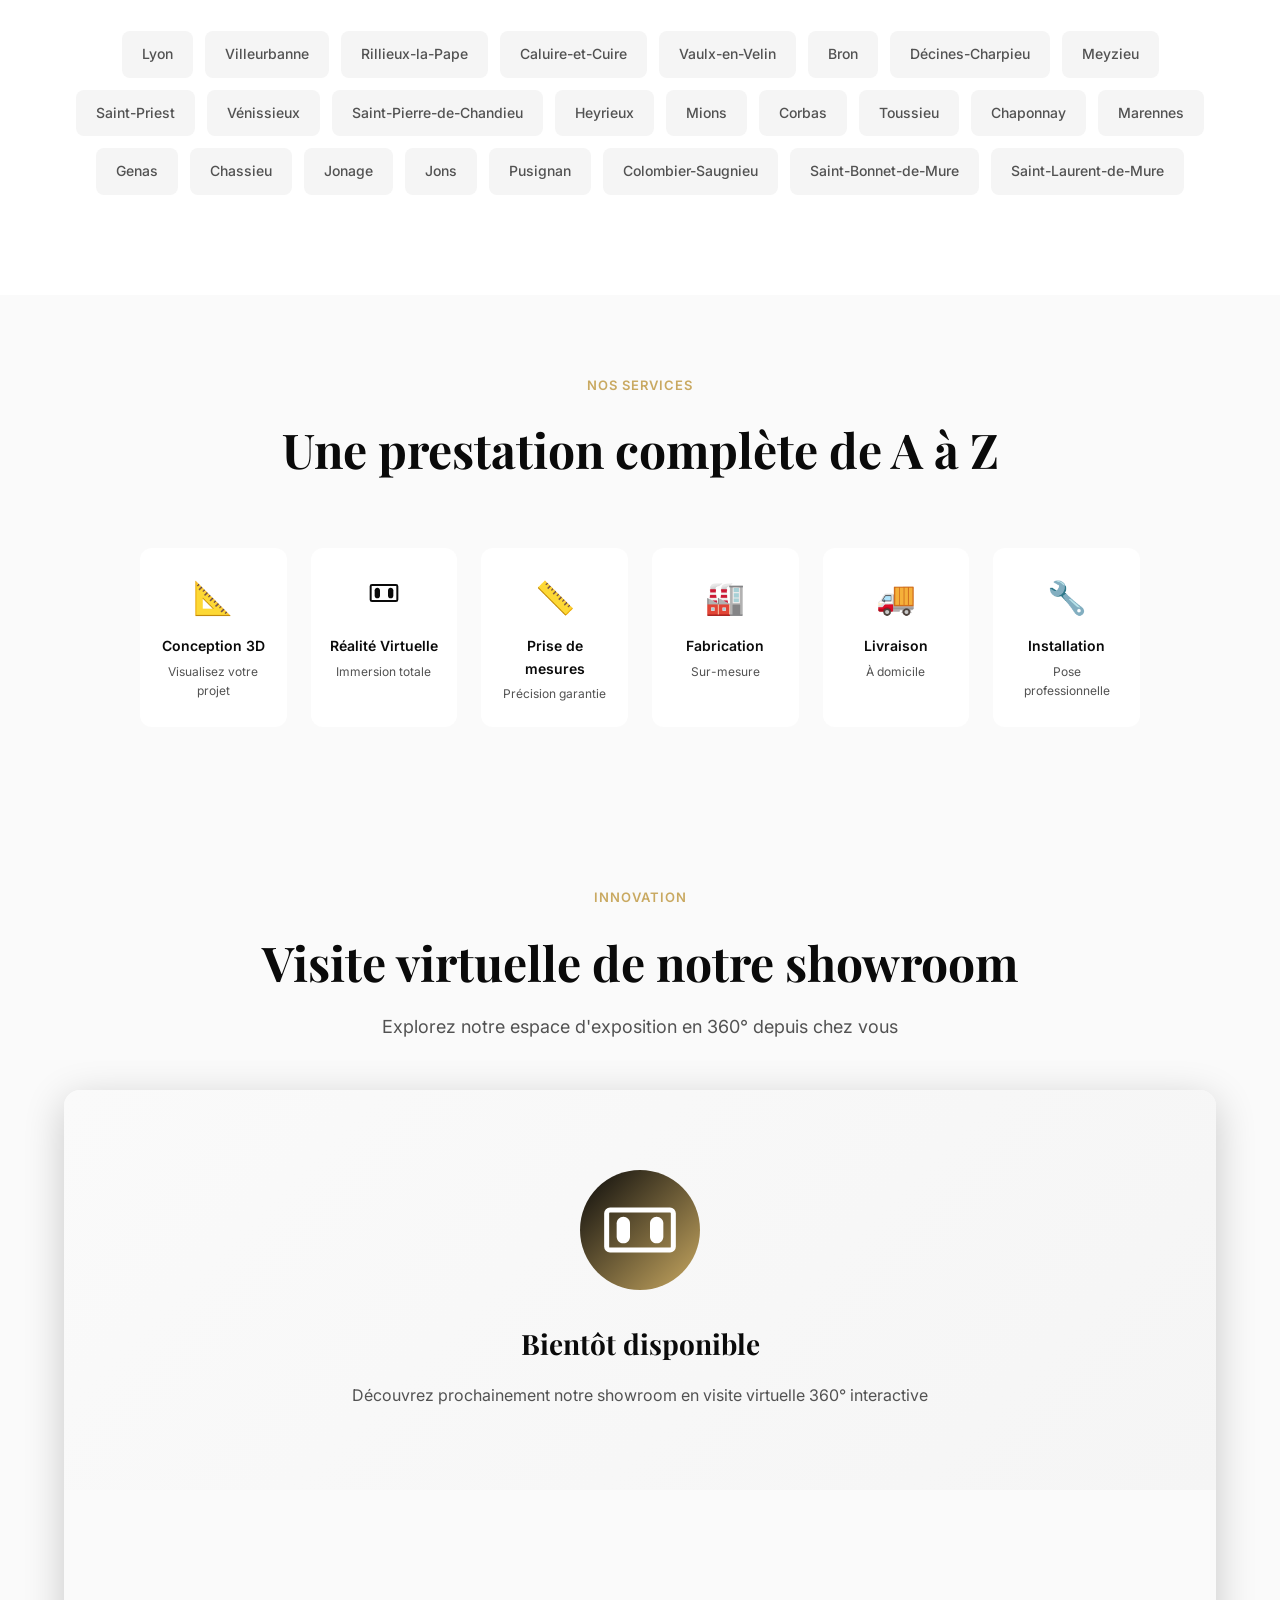
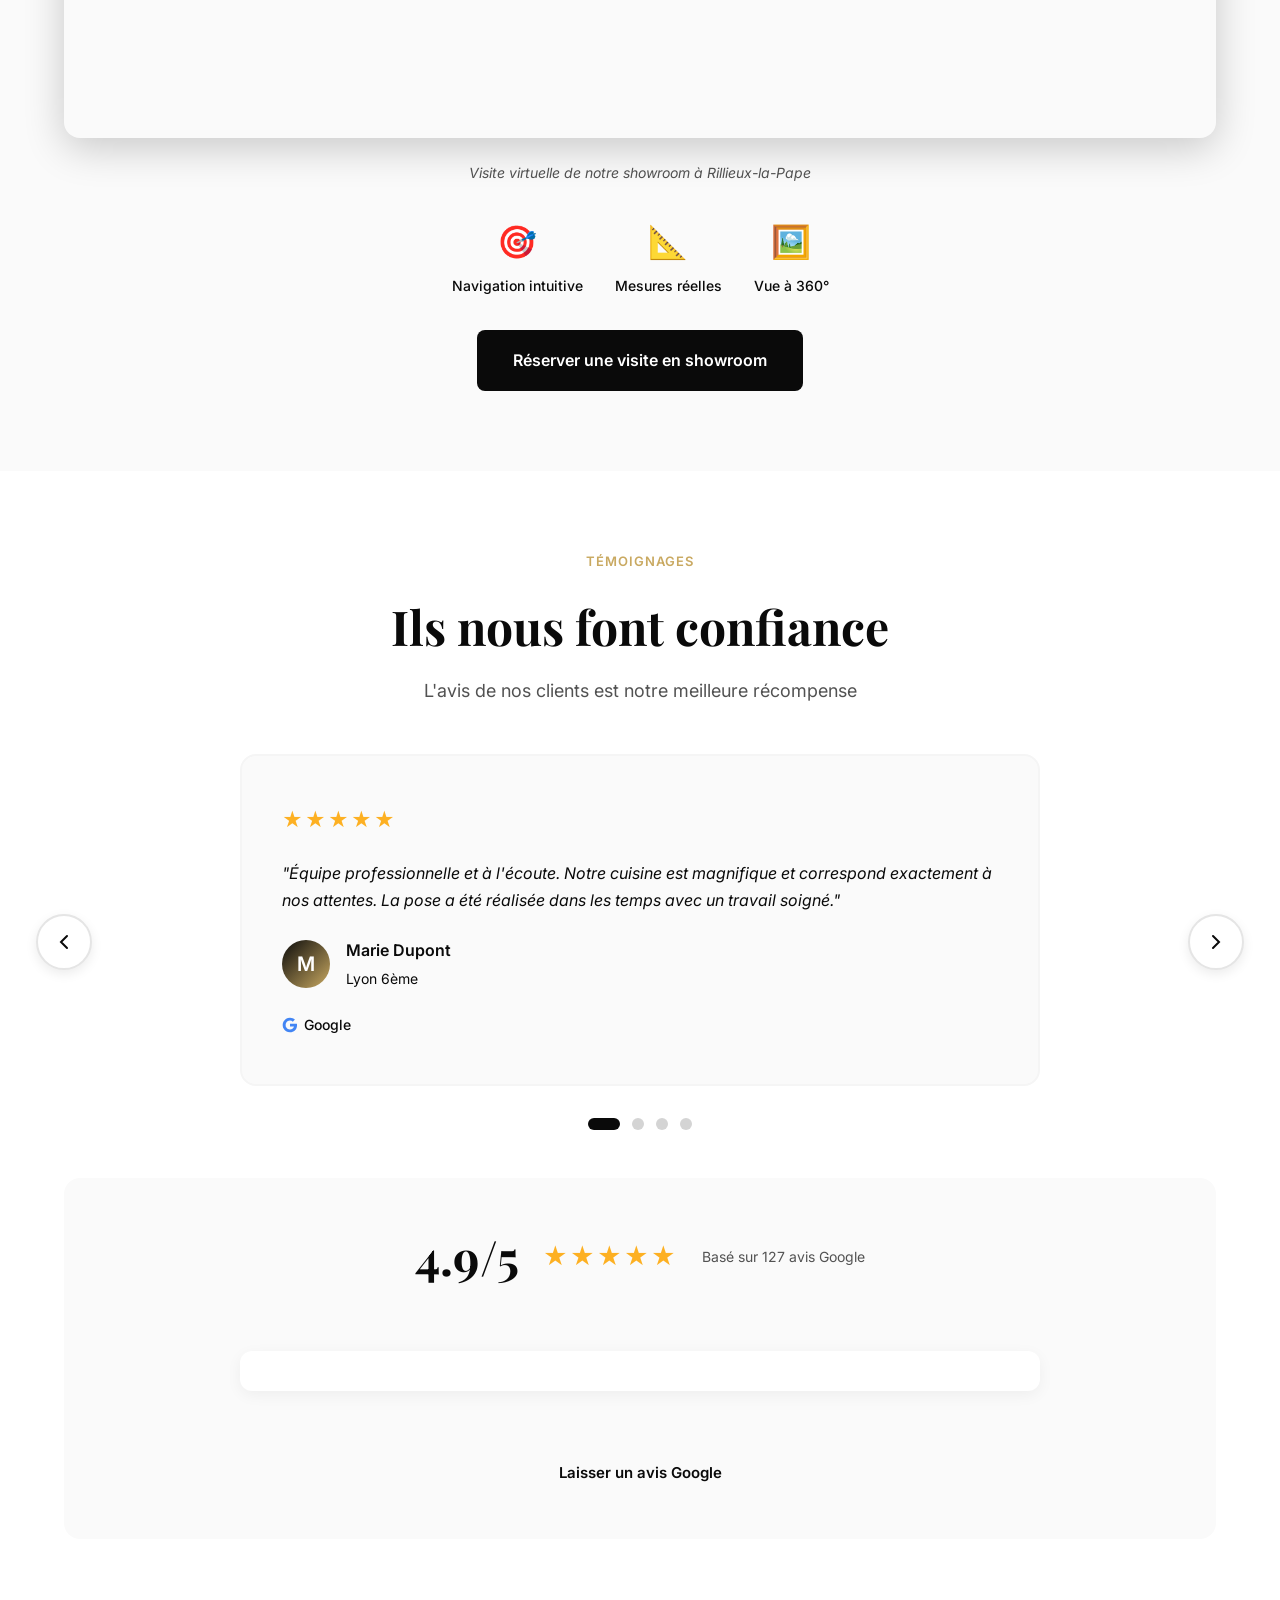
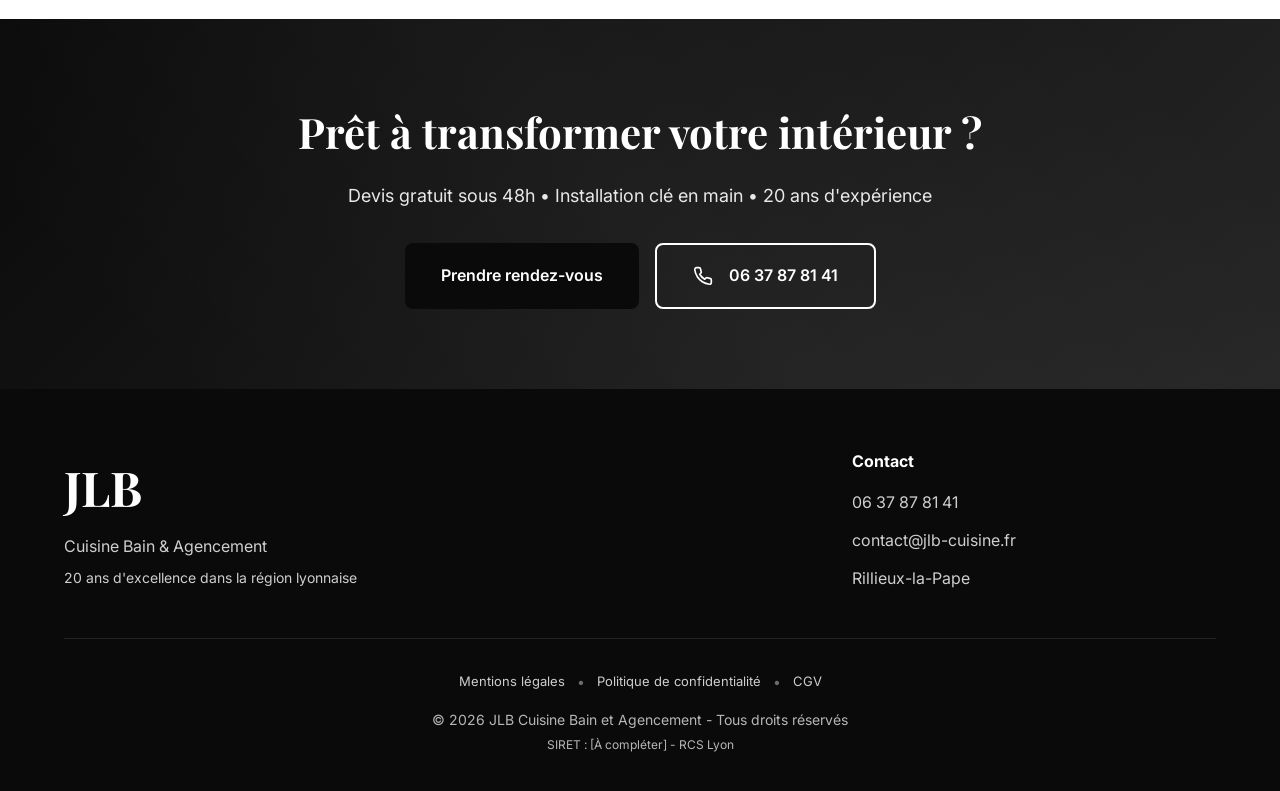
==== commit 40505825: "Fix: Correction ordre hero + titres carrousel empilés - Changé l'ordre du hero: Conception 3D • Inst" ====
--- a/index.html
+++ b/index.html
@@ -97,7 +97,7 @@
             <div class="hero-content">
                 <span class="hero-tag">20 ans d'excellence</span>
                 <h1>Votre cuisine de rêve,<br><span class="highlight">sur-mesure</span></h1>
-                <p class="hero-description">Conception 3D • Visualisation VR • Installation clé en main</p>
+                <p class="hero-description">Conception 3D • Installation clé en main • Visualisation VR</p>
                 <div class="hero-cta">
                     <a href="#" class="btn btn-primary btn-large open-modal-btn">Prendre rendez-vous</a>
                     <a href="tel:0637878141" class="btn btn-outline-white btn-large">
--- a/css/styles.css
+++ b/css/styles.css
@@ -416,47 +416,53 @@
     position: relative;
     max-width: 1400px;
     margin: 0 auto;
-    display: flex;
-    align-items: center;
-    gap: 20px;
+    padding: 80px 0;
 }
 
 .ba-slides-container {
     position: relative;
+    height: 650px;
+    display: flex;
+    align-items: center;
+    justify-content: center;
     overflow: visible;
-    flex: 1;
 }
 
 .ba-slide {
-    display: none;
+    position: absolute;
+    width: 800px;
     opacity: 0;
-    transition: all 0.5s ease;
+    transform: translateX(0) scale(0.75);
+    transition: all 0.6s cubic-bezier(0.4, 0, 0.2, 1);
+    pointer-events: none;
+    z-index: 1;
+    visibility: hidden;
 }
 
 .ba-slide.active {
-    display: block;
     opacity: 1;
-    animation: slideIn 0.5s ease;
+    transform: translateX(0) scale(1);
+    z-index: 10;
+    pointer-events: auto;
+    visibility: visible;
 }
 
 .ba-slide.preview {
-    display: block;
-    opacity: 0.35;
-    transform: scale(0.65);
-    position: absolute;
-    top: 50%;
-    transform: translateY(-50%) scale(0.65);
     pointer-events: none;
-    transition: all 0.4s ease;
-    z-index: -1;
 }
 
 .ba-slide.preview-left {
-    left: -380px;
+    opacity: 0.6;
+    transform: translateX(-500px) scale(0.75);
+    z-index: 5;
+    visibility: visible;
 }
 
 .ba-slide.preview-right {
-    right: -380px;
+    opacity: 0.6;
+    transform: translateX(500px) scale(0.75);
+    z-index: 5;
+    visibility: visible;
 }
 
 @keyframes slideIn {
@@ -546,6 +552,14 @@
 .ba-info {
     text-align: center;
     margin-top: 32px;
+    opacity: 0;
+    visibility: hidden;
+    transition: opacity 0.3s ease, visibility 0.3s ease;
+}
+
+.ba-slide.active .ba-info {
+    opacity: 1;
+    visibility: visible;
 }
 
 .ba-category {
@@ -1833,8 +1847,17 @@
     .booking-form { padding: 32px 24px; }
     .footer-content { grid-template-columns: 1fr; gap: 40px; }
     .ba-image-container { height: 400px; }
-    .ba-gallery { max-width: 100%; gap: 0; }
-    .ba-slide.preview { display: none !important; }
+    .ba-gallery { max-width: 100%; padding: 60px 0; }
+    .ba-slides-container { height: 450px; }
+    .ba-slide { width: 90%; max-width: 600px; }
+    .ba-slide.preview-left {
+        transform: translateX(-100%) scale(0.7);
+        opacity: 0.3;
+    }
+    .ba-slide.preview-right {
+        transform: translateX(100%) scale(0.7);
+        opacity: 0.3;
+    }
     .calendar { grid-template-columns: repeat(5, 1fr); }
     .modal-content { width: 95%; max-height: 95vh; }
     section { padding: 60px 0; }
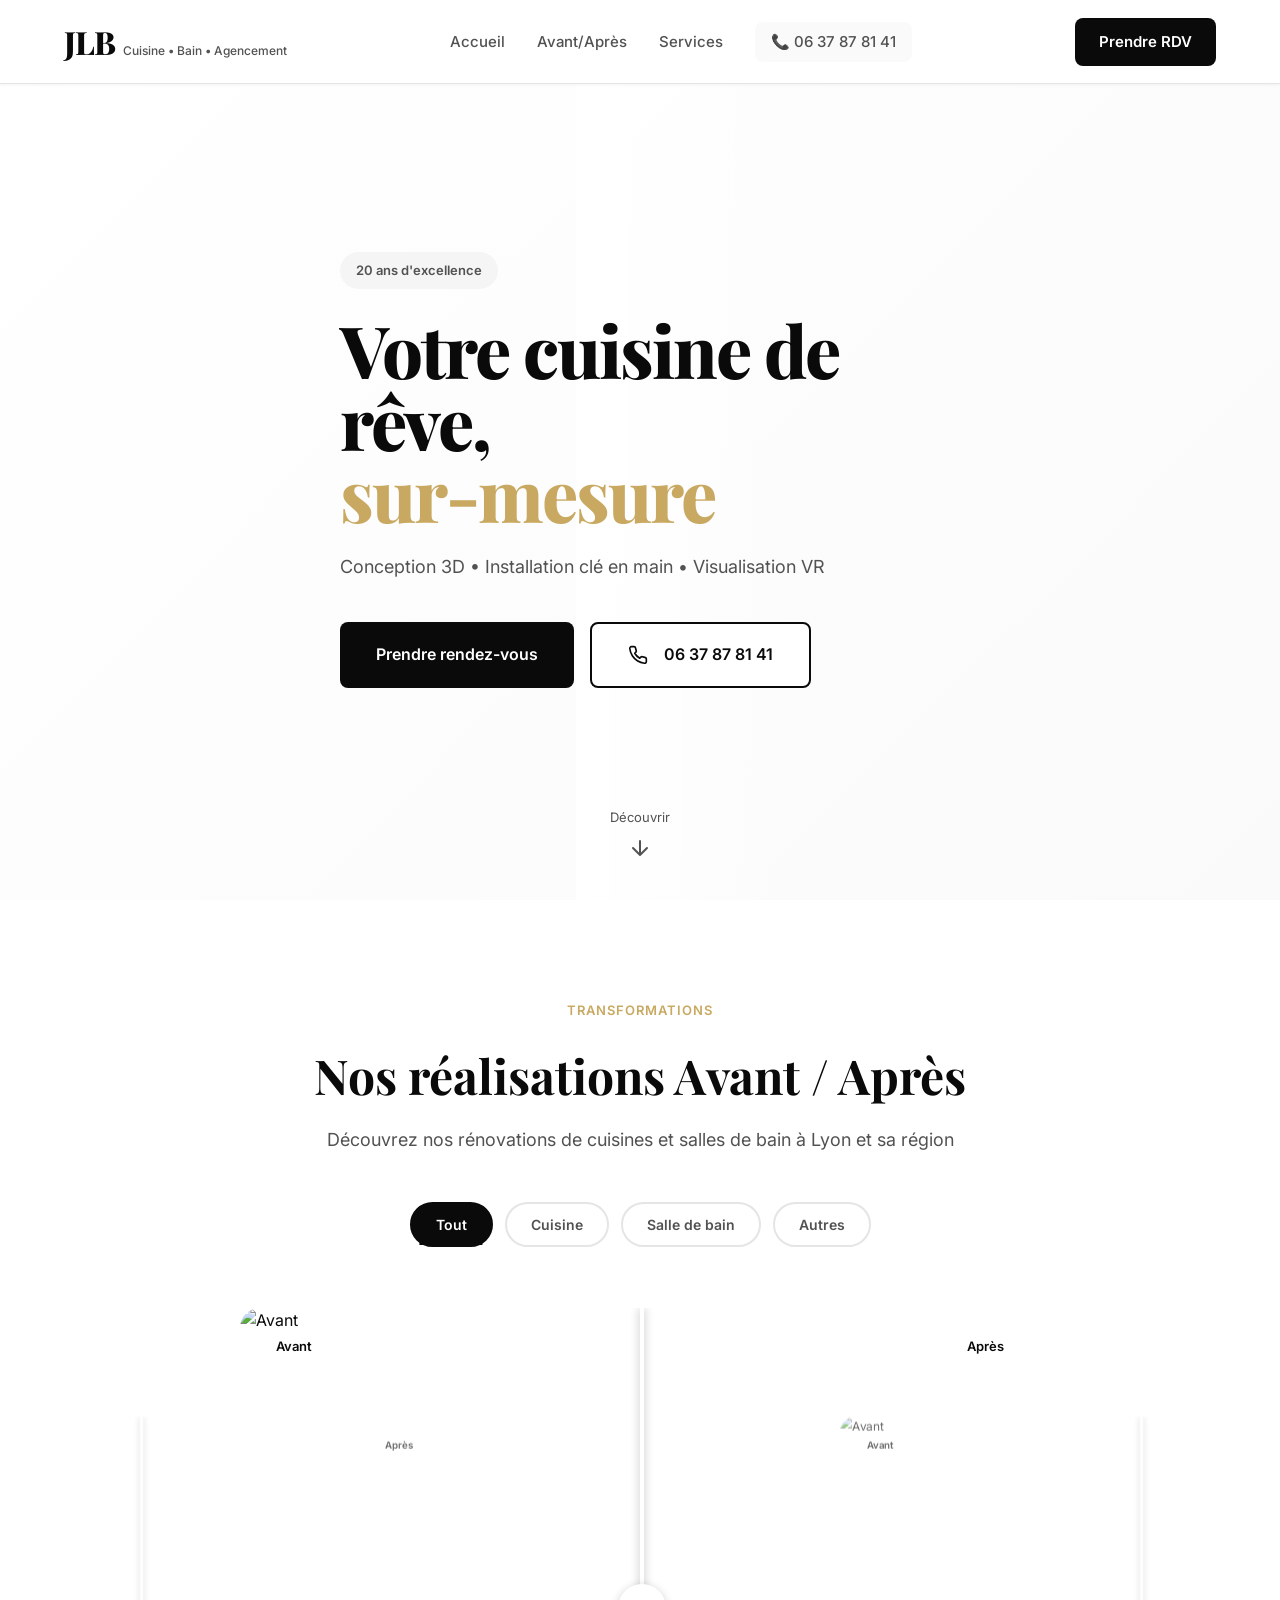
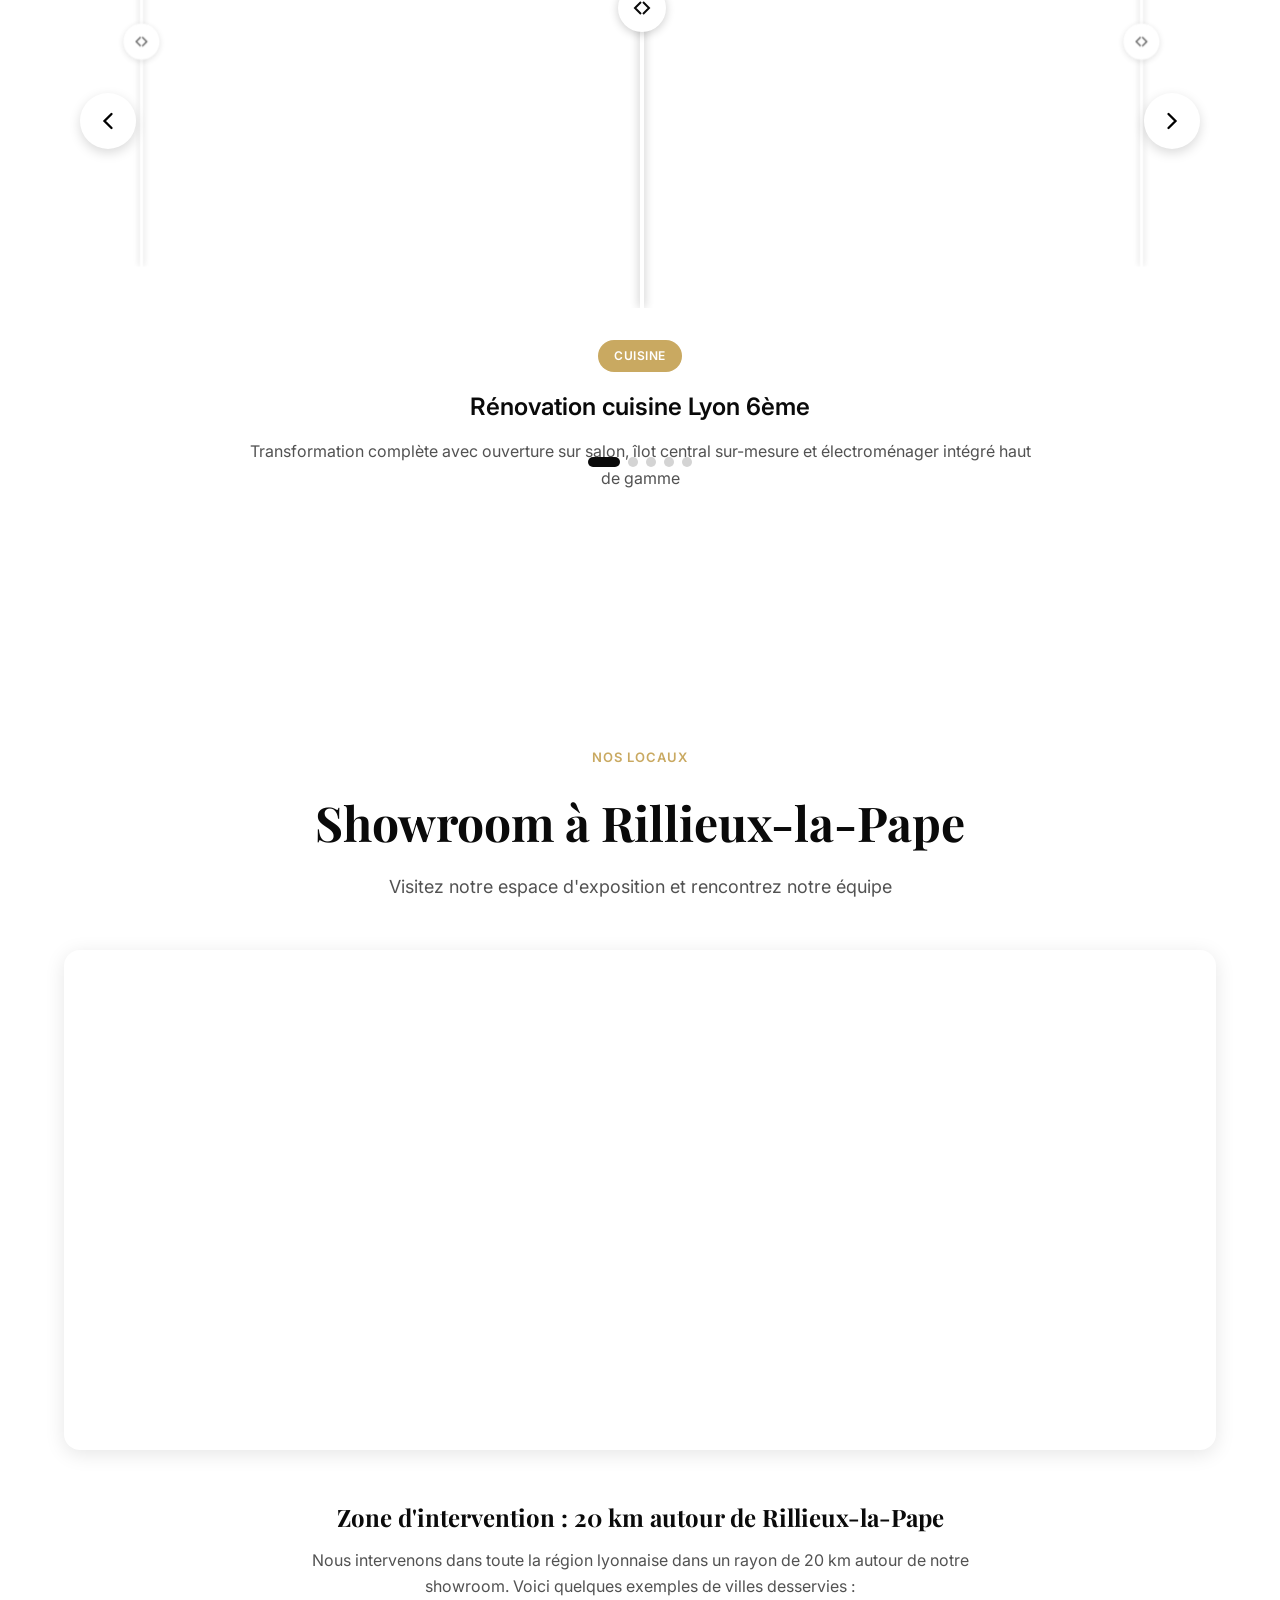
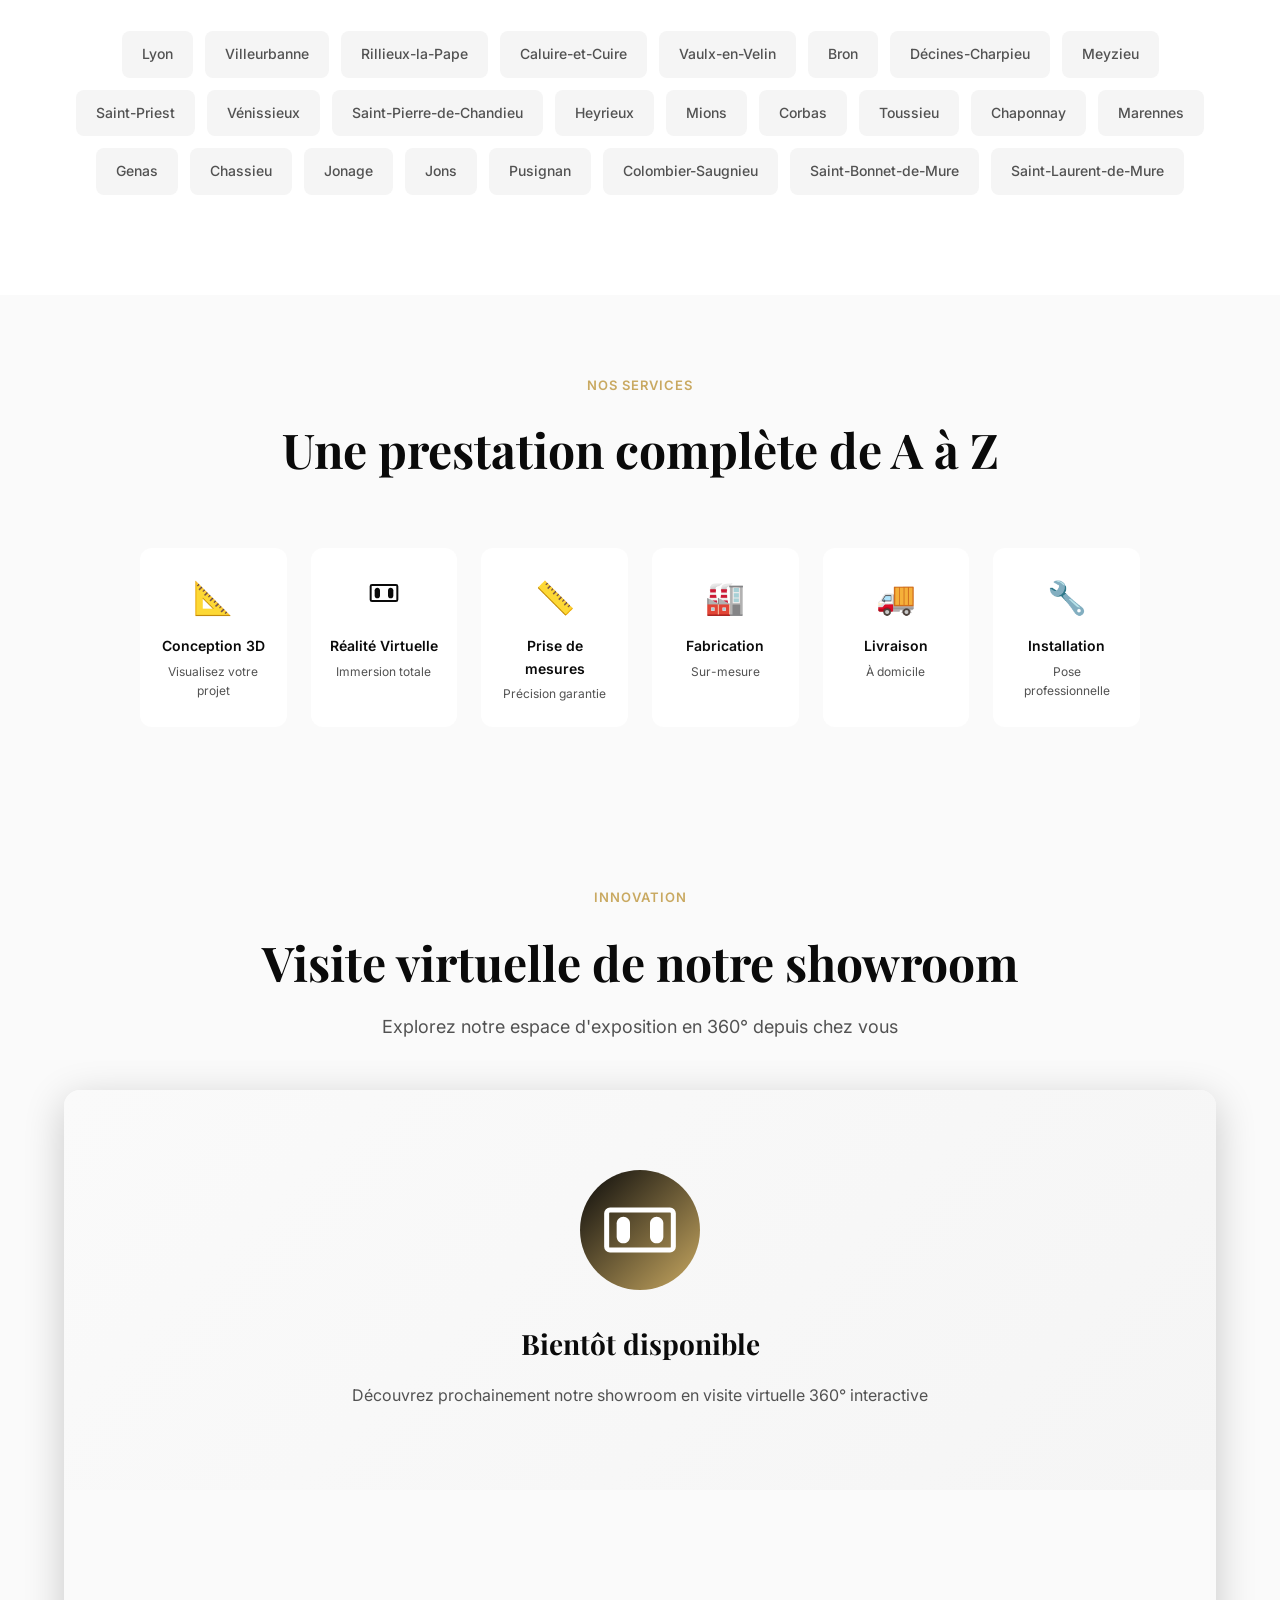
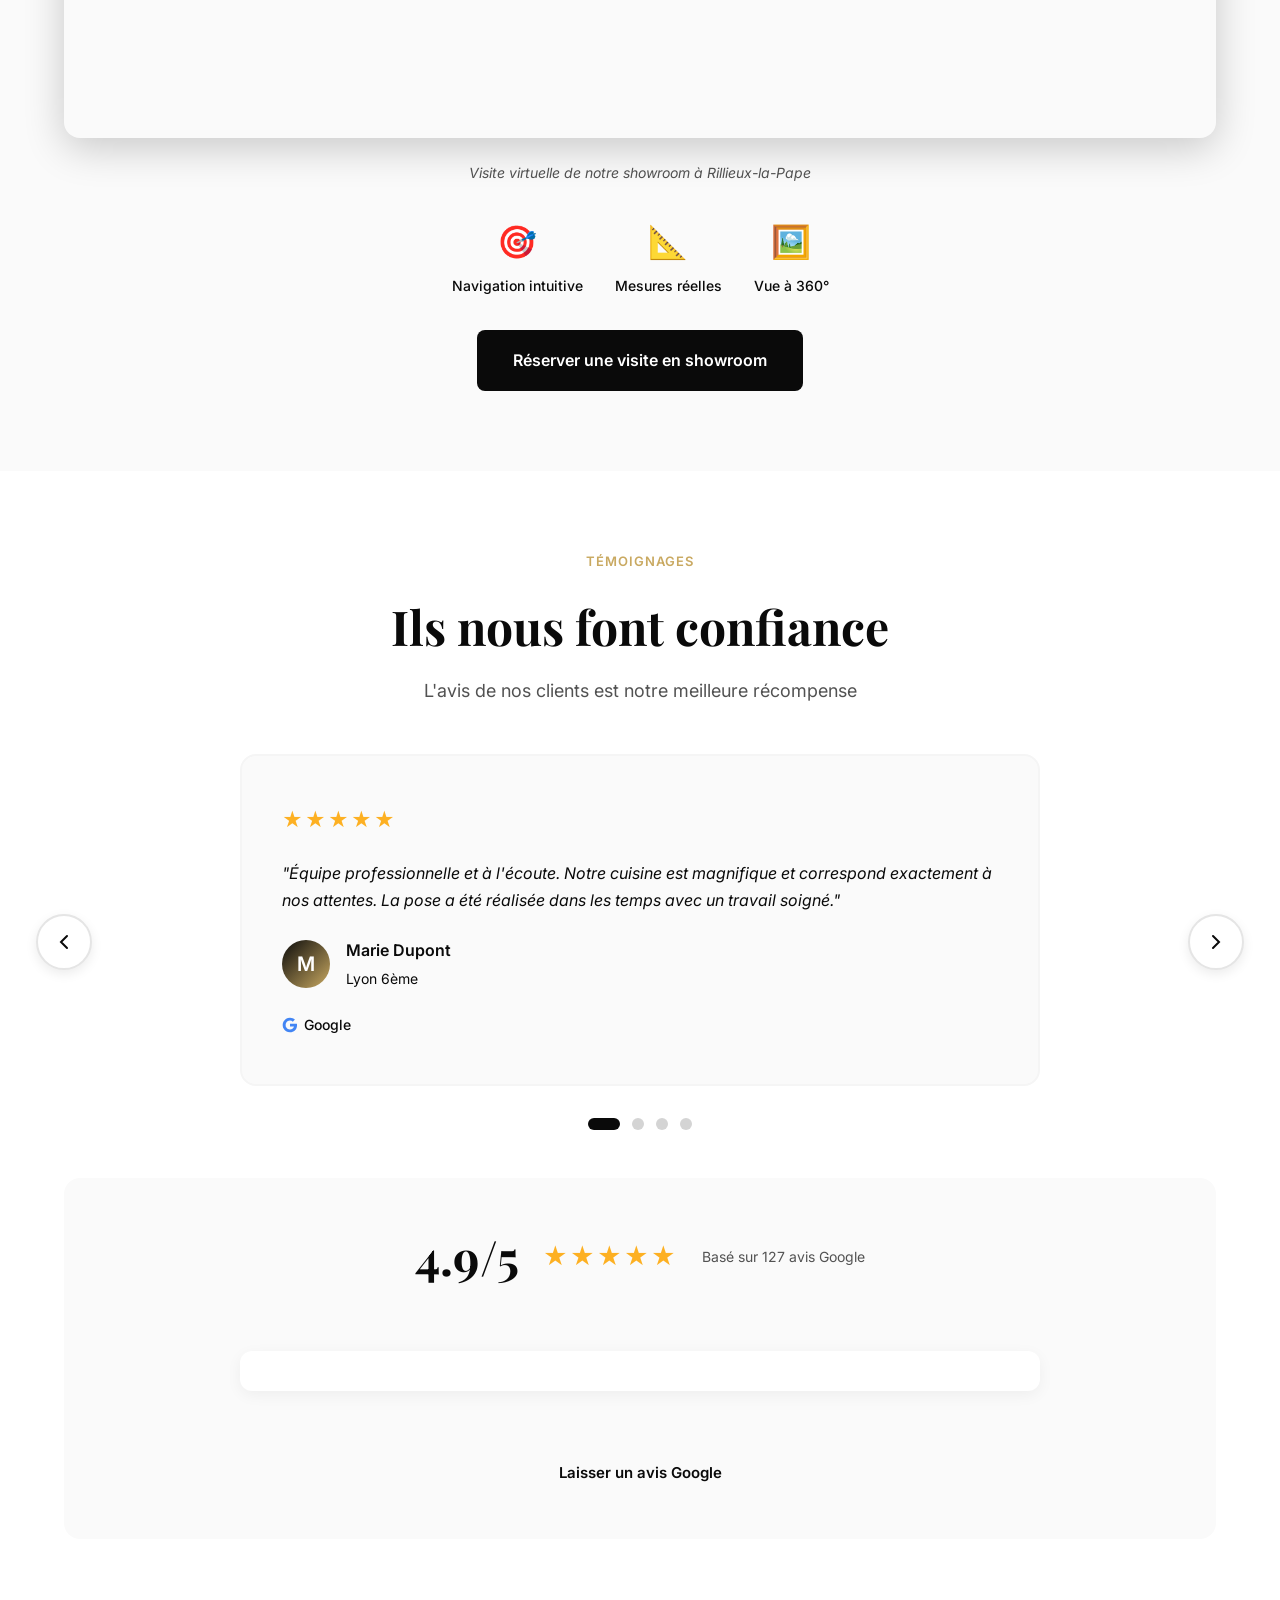
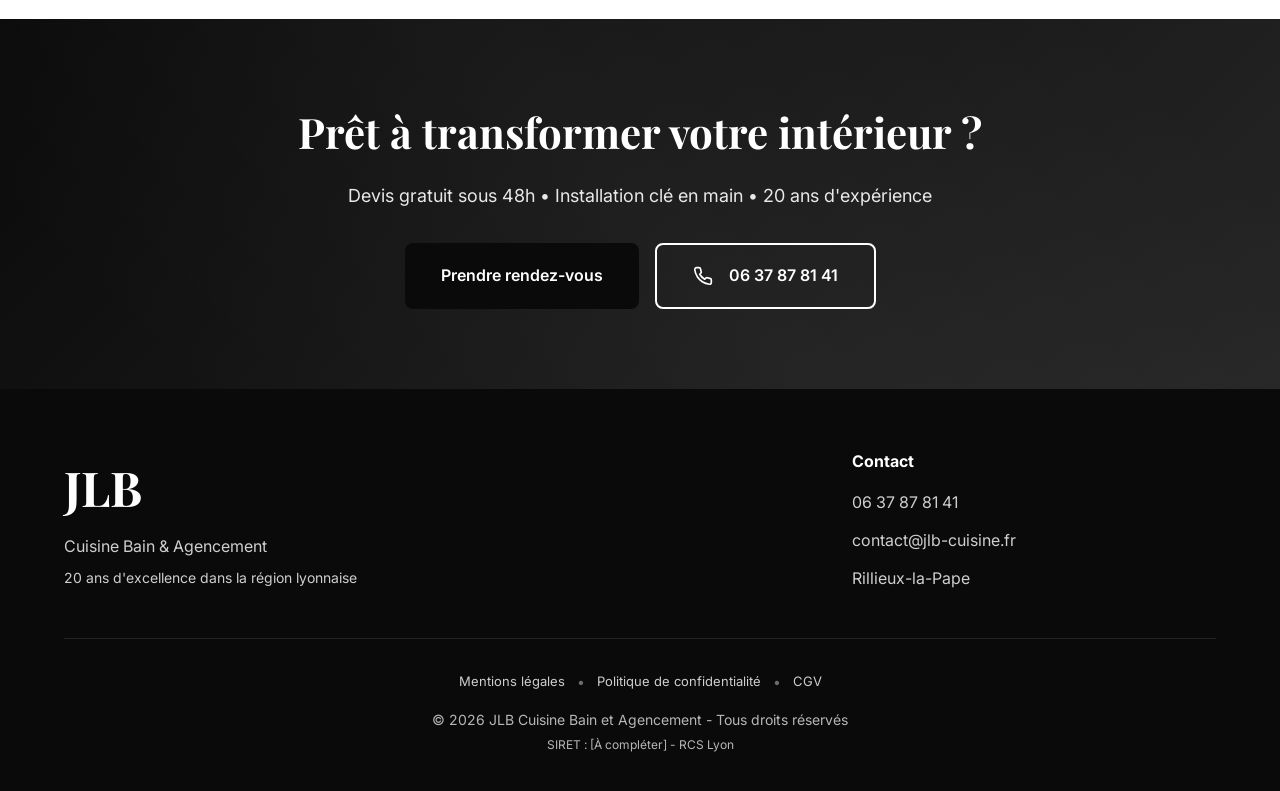
==== commit cc0b7230: "Ajout protection mot de passe + Fix carrousel HTML Protection par mot de passe: - Identifiant: admin" ====
--- a/index.html
+++ b/index.html
@@ -317,7 +317,7 @@
                     </div>
 
                     <!-- Projet 2 - Cuisine Villeurbanne -->
-                    <div class="ba-slide" data-category="cuisine">
+                    <div class="ba-slide preview preview-right" data-category="cuisine">
                         <div class="ba-image-container">
                             <img src="https://images.unsplash.com/photo-1556911220-bff31c812dba?w=1200&h=800&fit=crop&q=20&sat=-100&brightness=-30" alt="Avant" class="ba-before">
                             <img src="https://images.unsplash.com/photo-1556911220-e15b29be8c8f?w=1200&h=800&fit=crop&q=90" alt="Après" class="ba-after">
@@ -395,7 +395,7 @@
                     </div>
 
                     <!-- Projet 5 - Dressing Meyzieu -->
-                    <div class="ba-slide" data-category="autre">
+                    <div class="ba-slide preview preview-left" data-category="autre">
                         <div class="ba-image-container">
                             <img src="https://images.unsplash.com/photo-1595428774223-ef52624120d2?w=1200&h=800&fit=crop&q=20&sat=-100&brightness=-35" alt="Avant" class="ba-before">
                             <img src="https://images.unsplash.com/photo-1558618666-fcd25c85cd64?w=1200&h=800&fit=crop&q=90" alt="Après" class="ba-after">
--- a/css/styles.css
+++ b/css/styles.css
@@ -452,17 +452,17 @@
 }
 
 .ba-slide.preview-left {
-    opacity: 0.6;
-    transform: translateX(-500px) scale(0.75);
+    opacity: 0.6 !important;
+    transform: translateX(-500px) scale(0.75) !important;
     z-index: 5;
-    visibility: visible;
+    visibility: visible !important;
 }
 
 .ba-slide.preview-right {
-    opacity: 0.6;
-    transform: translateX(500px) scale(0.75);
+    opacity: 0.6 !important;
+    transform: translateX(500px) scale(0.75) !important;
     z-index: 5;
-    visibility: visible;
+    visibility: visible !important;
 }
 
 @keyframes slideIn {
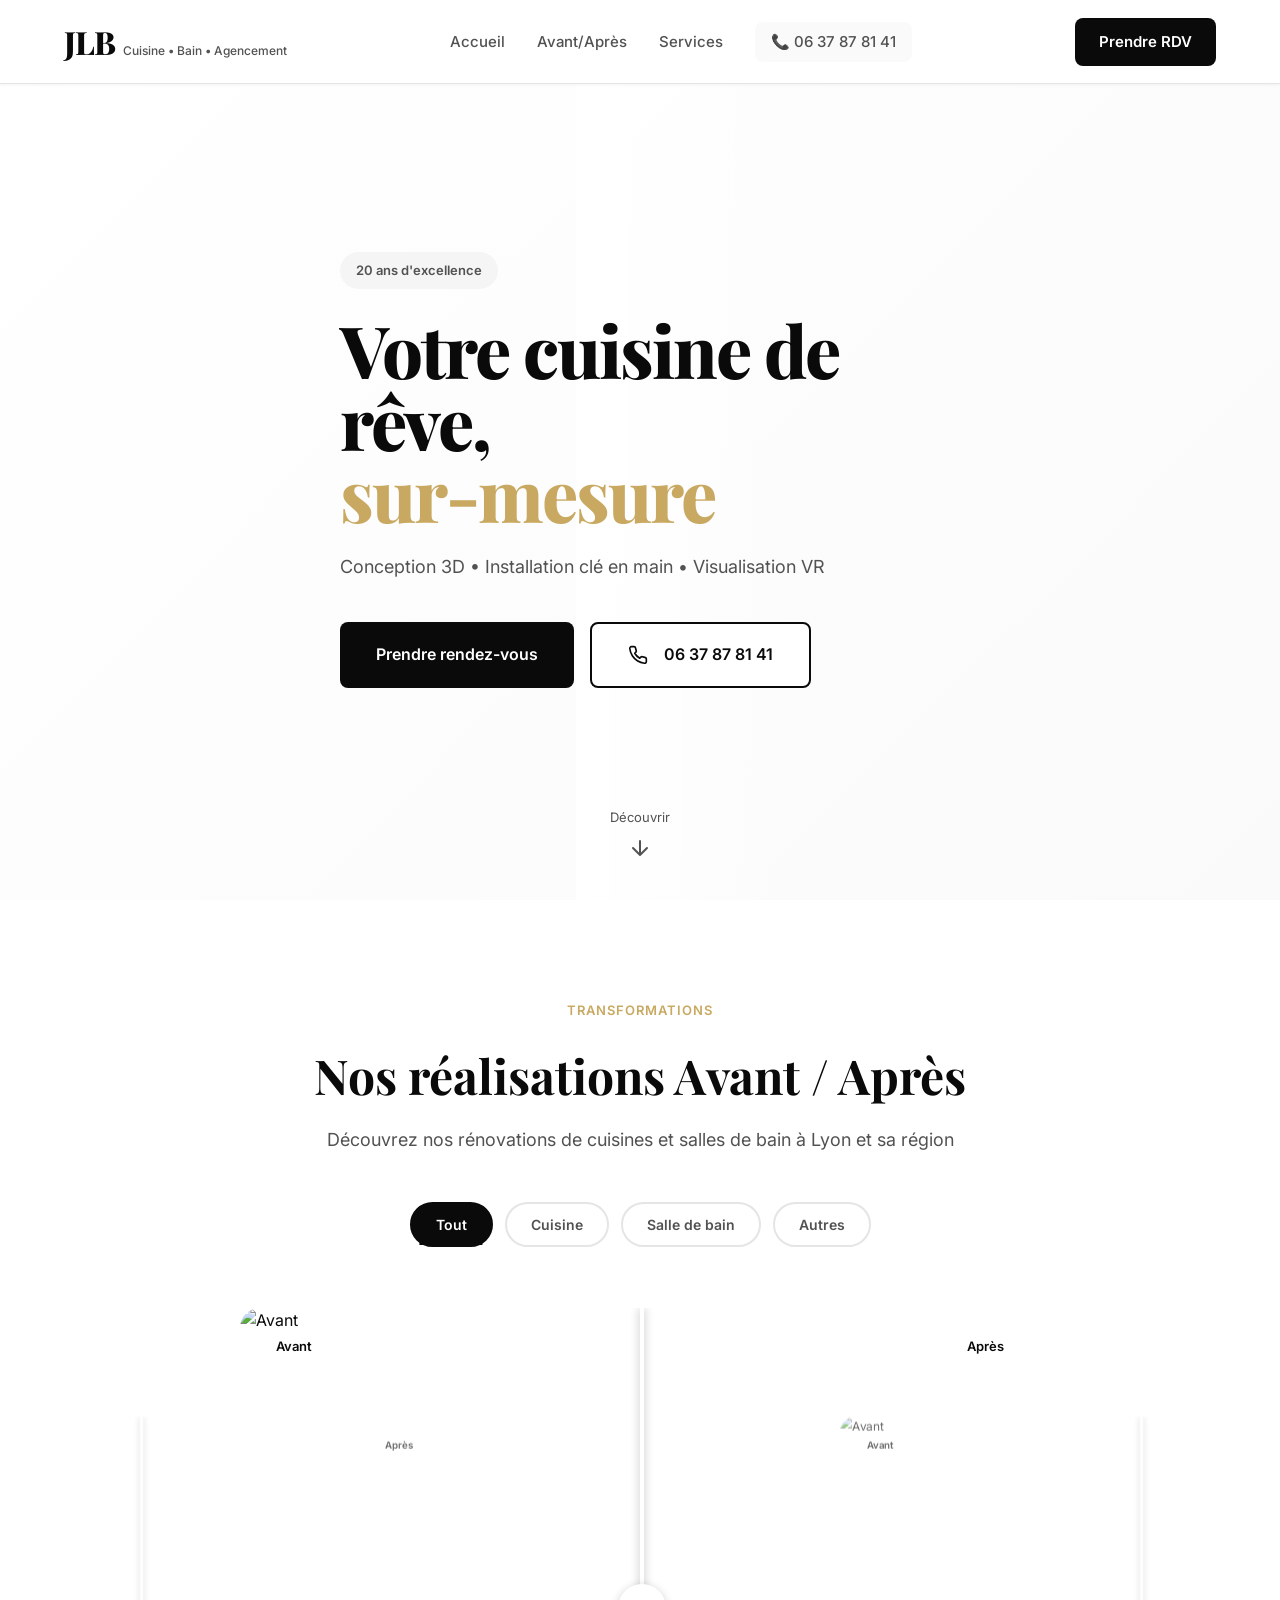
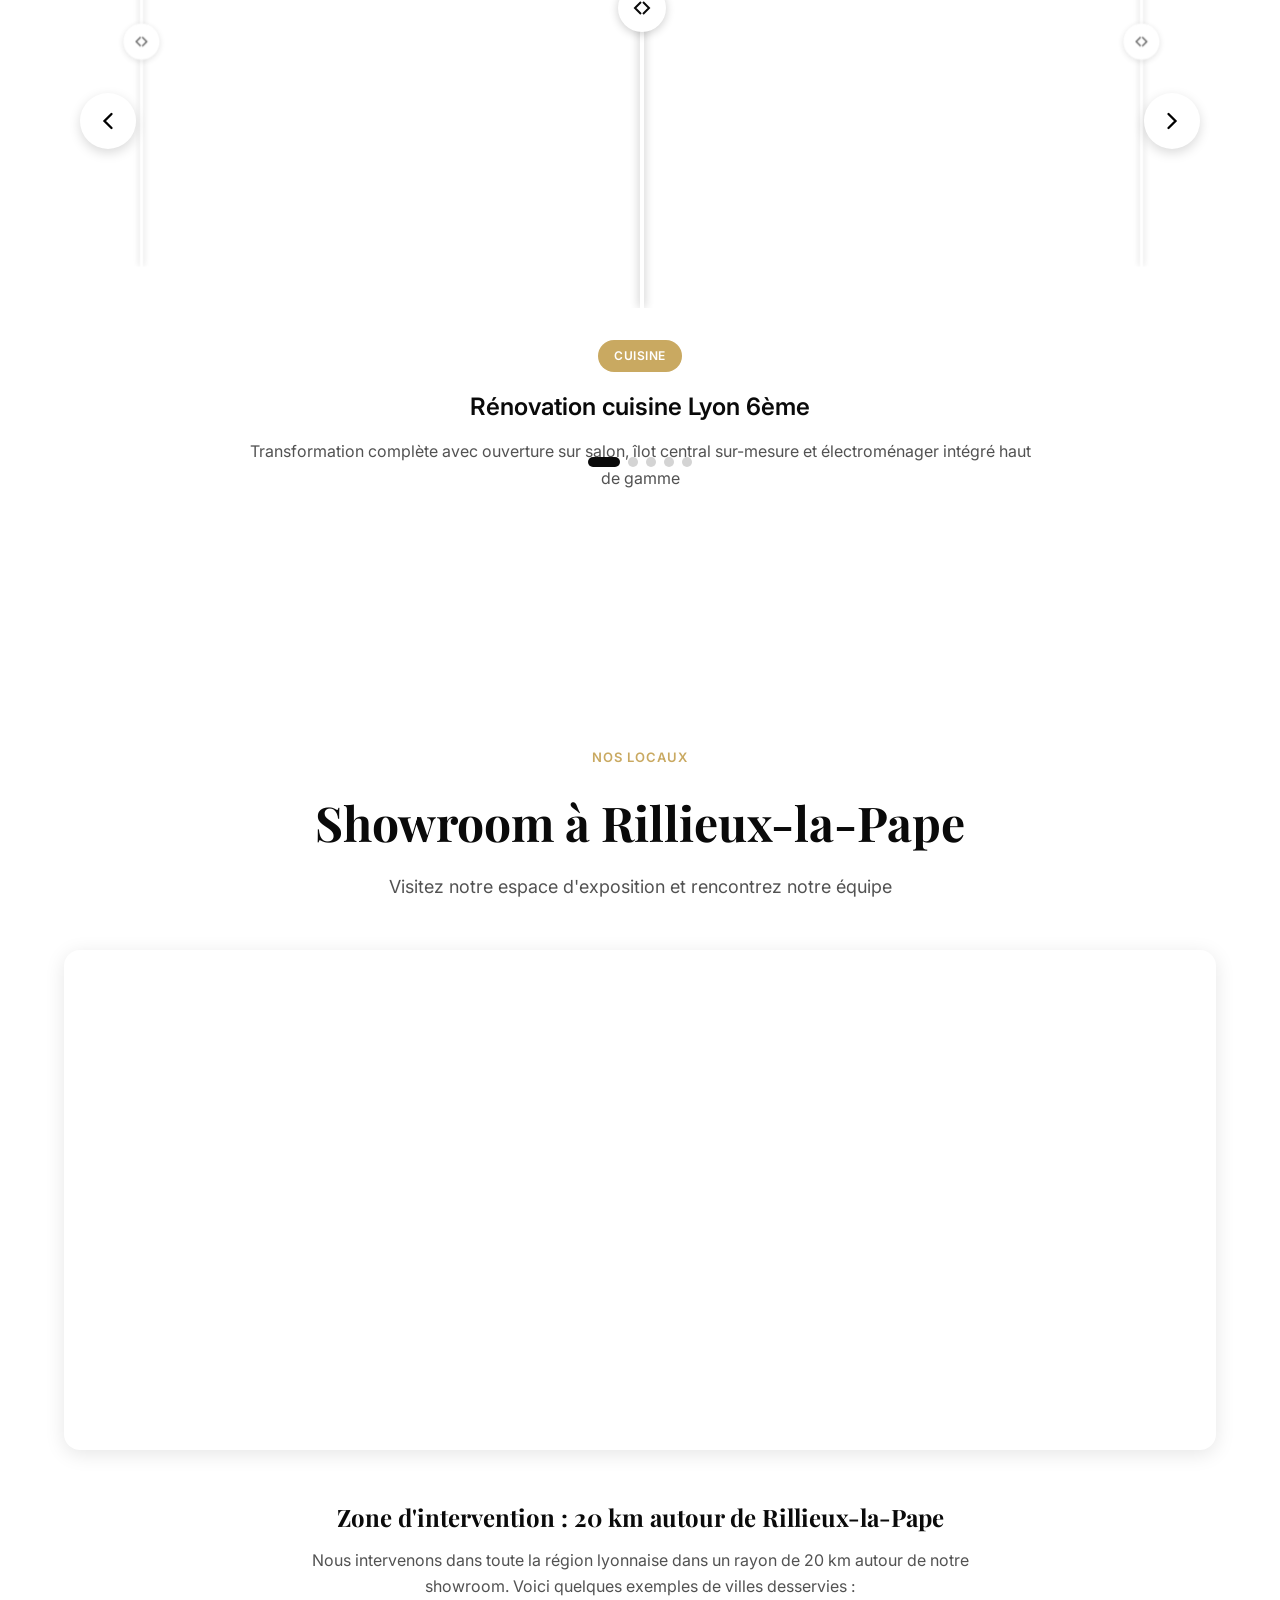
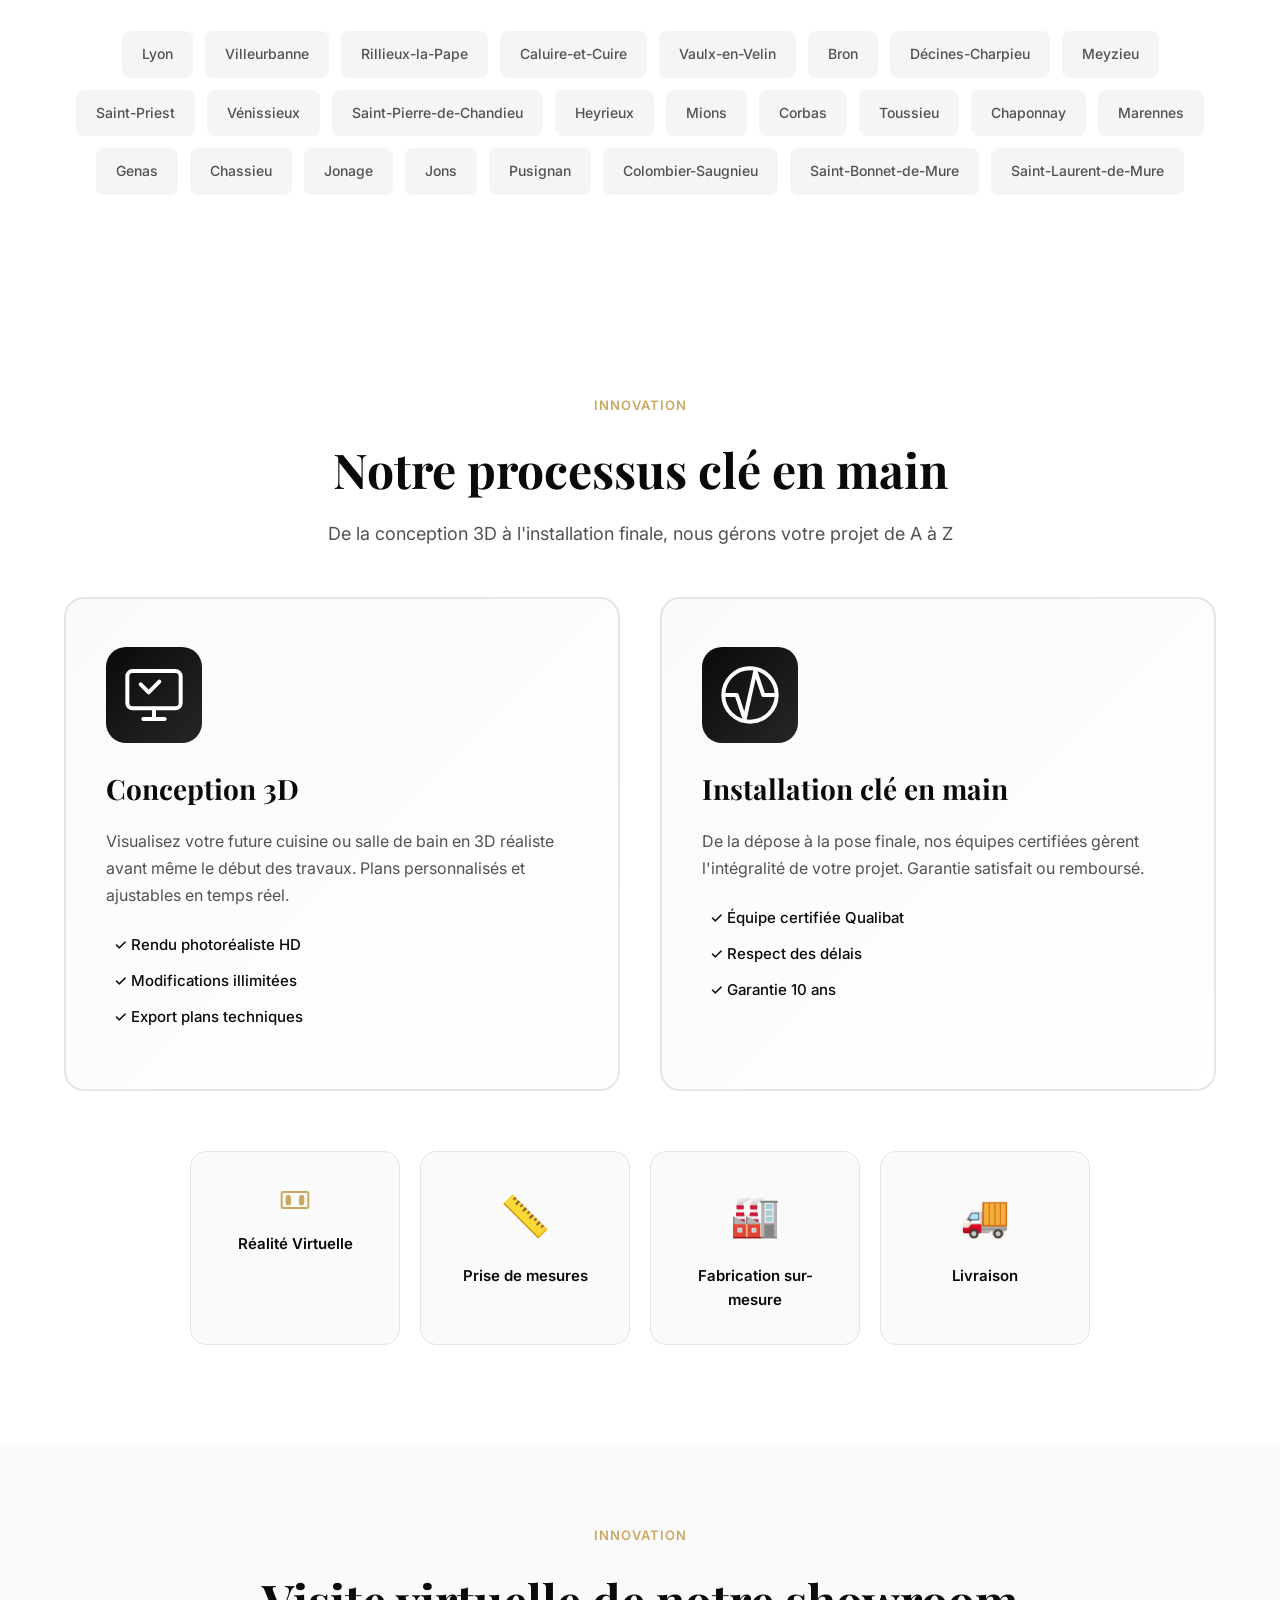
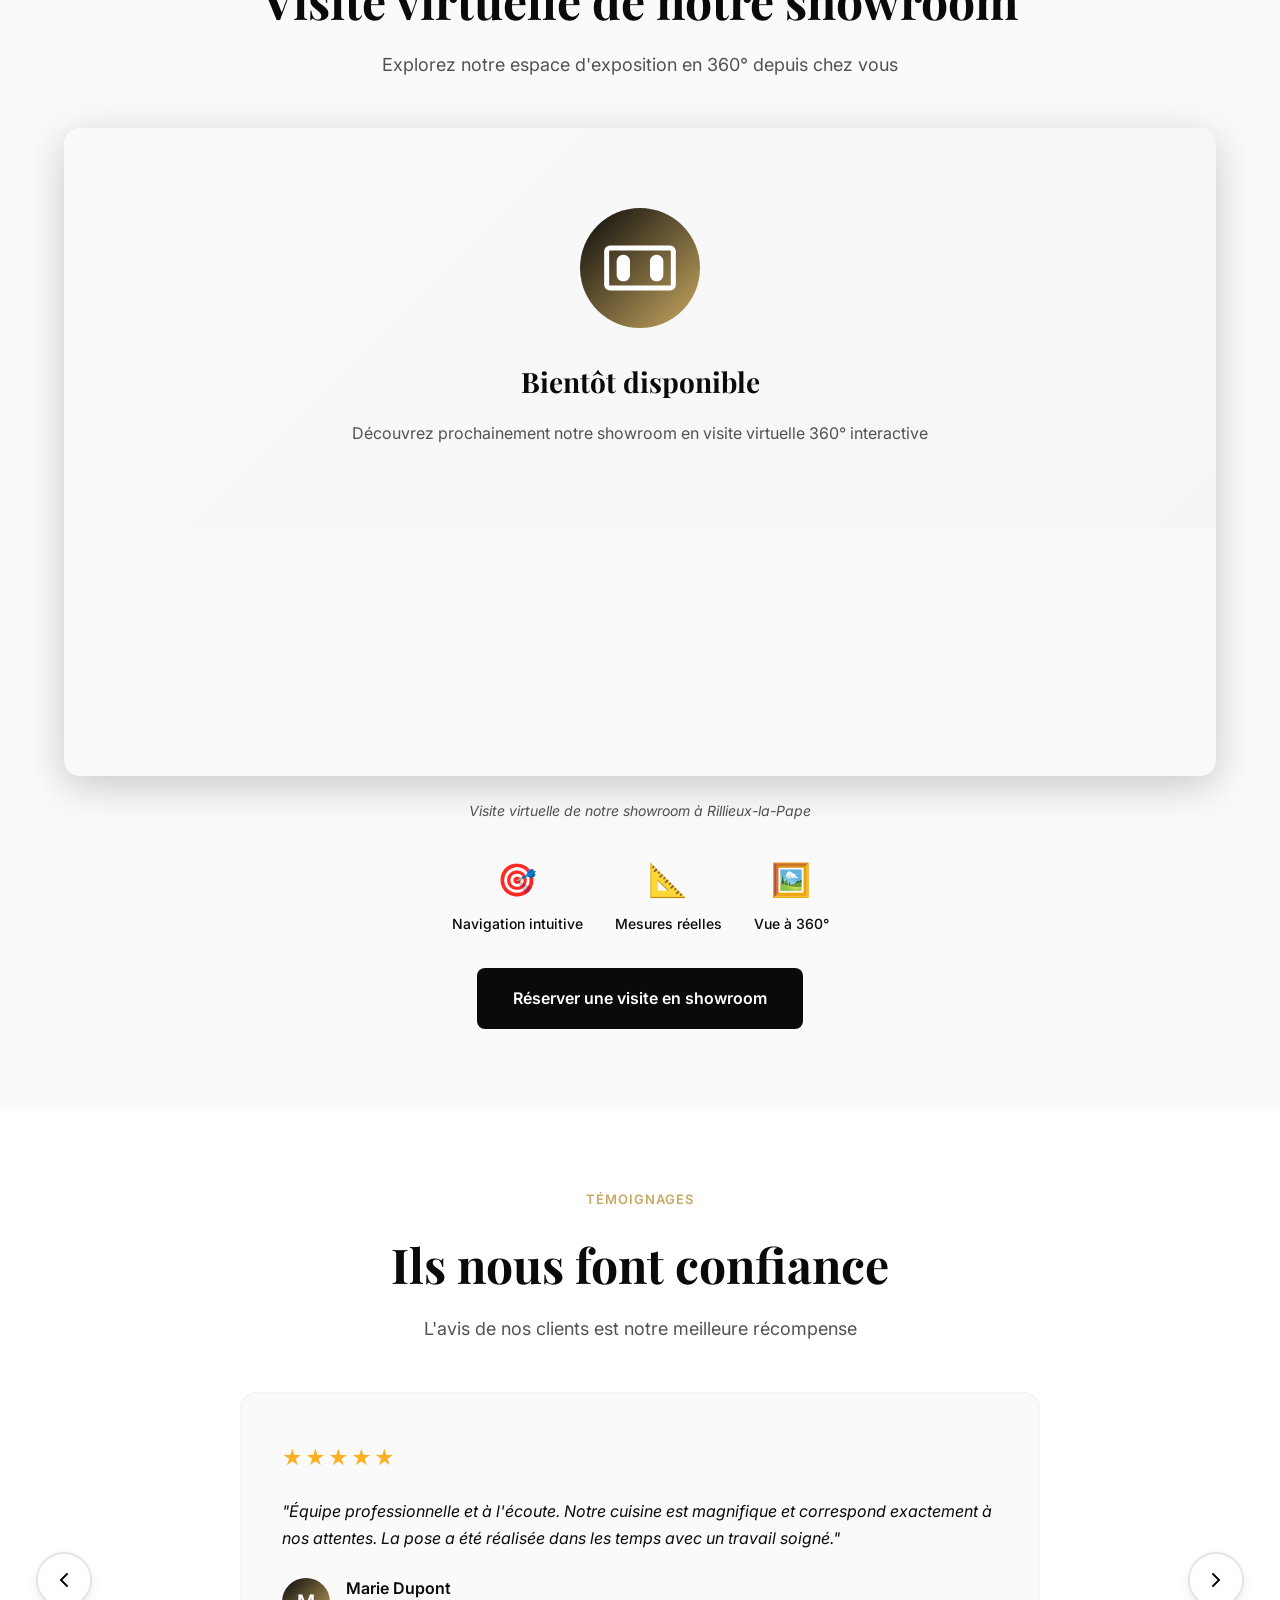
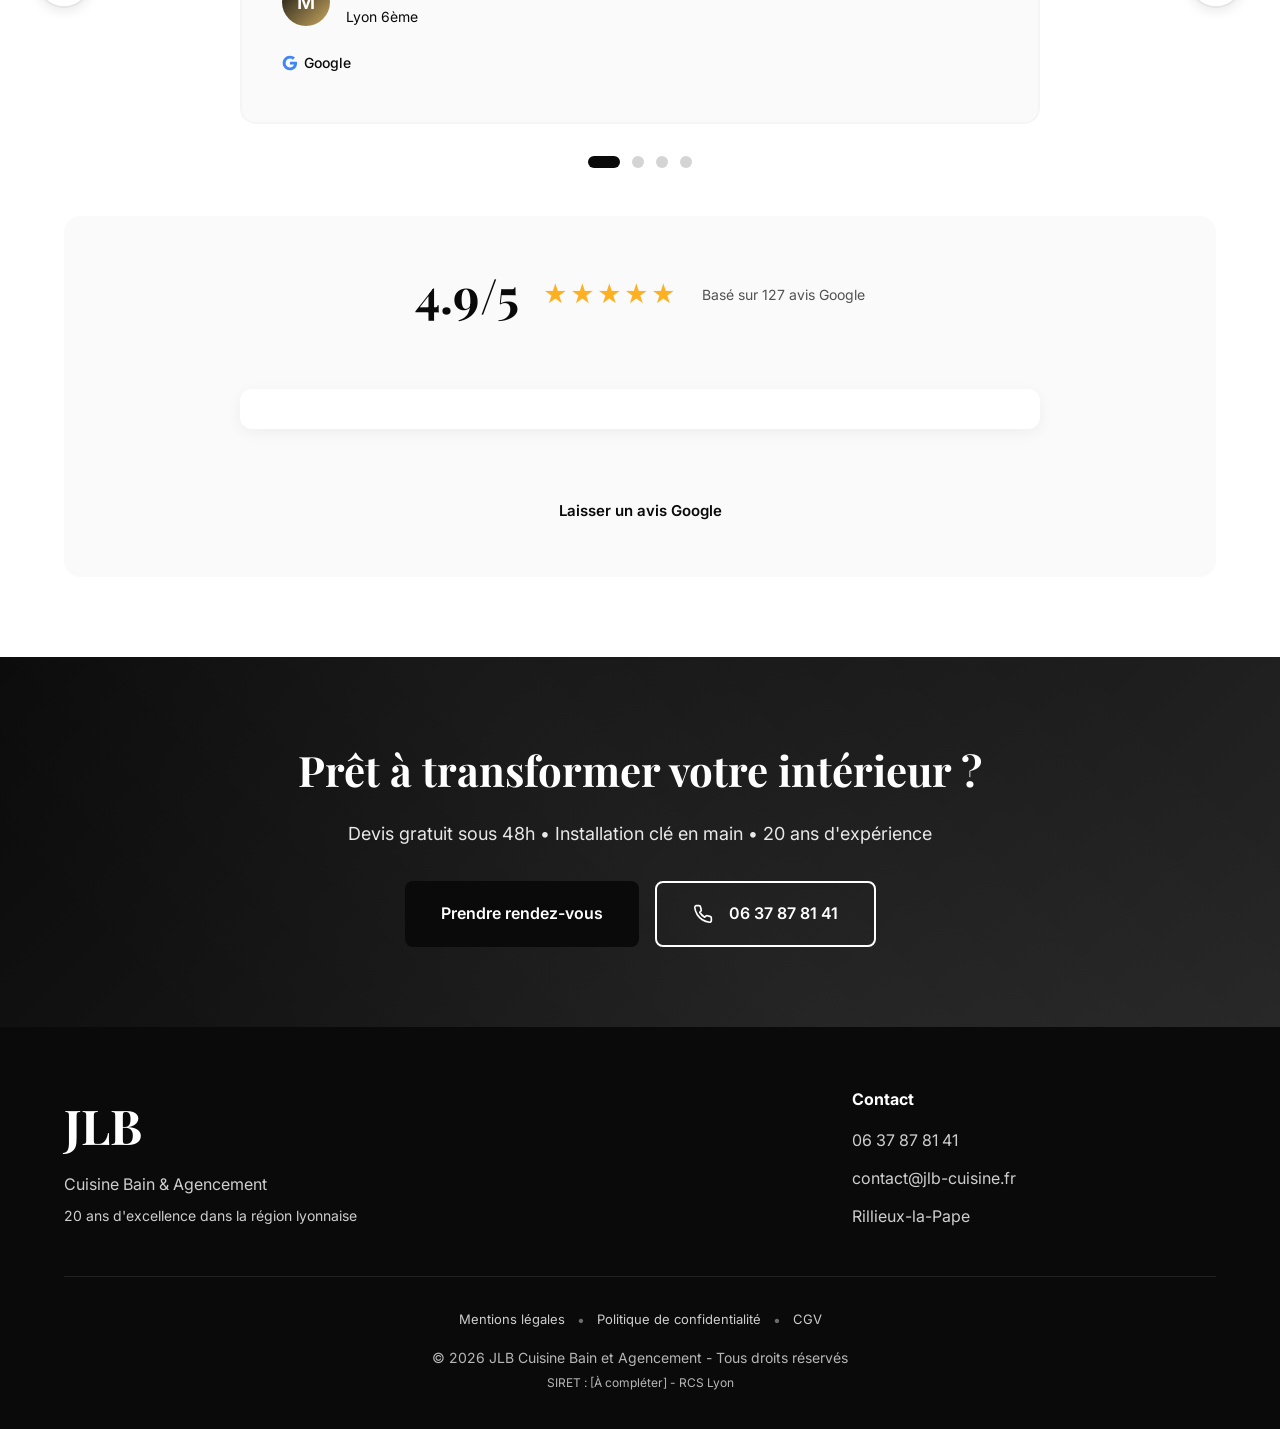
==== commit ea581e91: "Refonte section Services avec mise en avant Conception 3D et Installation Nouveau design moderne pou" ====
--- a/index.html
+++ b/index.html
@@ -473,20 +473,54 @@
     </section>
 
     <!-- Services Section -->
-    <section class="services-compact">
+    <section class="services-modern" id="services">
         <div class="container">
             <div class="section-header-center">
-                <span class="section-tag">Nos services</span>
-                <h2>Une prestation complète de A à Z</h2>
-            </div>
-            <div class="services-grid">
-                <div class="service-item">
-                    <div class="service-icon">📐</div>
-                    <h4>Conception 3D</h4>
-                    <p>Visualisez votre projet</p>
-                </div>
-                <div class="service-item">
-                    <div class="service-icon">
+                <span class="section-tag">Innovation</span>
+                <h2>Notre processus clé en main</h2>
+                <p>De la conception 3D à l'installation finale, nous gérons votre projet de A à Z</p>
+            </div>
+
+            <!-- Services principaux en avant -->
+            <div class="services-featured">
+                <div class="service-featured">
+                    <div class="service-featured-icon">
+                        <svg width="64" height="64" viewBox="0 0 24 24" fill="none">
+                            <rect x="2" y="3" width="20" height="14" rx="2" stroke="currentColor" stroke-width="1.5"/>
+                            <path d="M8 21h8M12 17v4" stroke="currentColor" stroke-width="1.5" stroke-linecap="round"/>
+                            <path d="M7 8l3 3 4-4" stroke="currentColor" stroke-width="1.5" stroke-linecap="round" stroke-linejoin="round"/>
+                        </svg>
+                    </div>
+                    <h3>Conception 3D</h3>
+                    <p>Visualisez votre future cuisine ou salle de bain en 3D réaliste avant même le début des travaux. Plans personnalisés et ajustables en temps réel.</p>
+                    <ul class="service-features">
+                        <li>✓ Rendu photoréaliste HD</li>
+                        <li>✓ Modifications illimitées</li>
+                        <li>✓ Export plans techniques</li>
+                    </ul>
+                </div>
+
+                <div class="service-featured">
+                    <div class="service-featured-icon">
+                        <svg width="64" height="64" viewBox="0 0 24 24" fill="none">
+                            <path d="M3 12h4l3 9 4-18 3 9h4" stroke="currentColor" stroke-width="1.5" stroke-linecap="round" stroke-linejoin="round"/>
+                            <circle cx="12" cy="12" r="10" stroke="currentColor" stroke-width="1.5"/>
+                        </svg>
+                    </div>
+                    <h3>Installation clé en main</h3>
+                    <p>De la dépose à la pose finale, nos équipes certifiées gèrent l'intégralité de votre projet. Garantie satisfait ou remboursé.</p>
+                    <ul class="service-features">
+                        <li>✓ Équipe certifiée Qualibat</li>
+                        <li>✓ Respect des délais</li>
+                        <li>✓ Garantie 10 ans</li>
+                    </ul>
+                </div>
+            </div>
+
+            <!-- Services complémentaires -->
+            <div class="services-grid-compact">
+                <div class="service-compact">
+                    <div class="service-compact-icon">
                         <svg width="32" height="32" viewBox="0 0 24 24" fill="none">
                             <path d="M2 7C2 6.44772 2.44772 6 3 6H21C21.5523 6 22 6.44772 22 7V17C22 17.5523 21.5523 18 21 18H3C2.44772 18 2 17.5523 2 17V7Z" stroke="currentColor" stroke-width="1.5"/>
                             <path d="M5 10C5 8.89543 5.89543 8 7 8C8.10457 8 9 8.89543 9 10V14C9 15.1046 8.10457 16 7 16C5.89543 16 5 15.1046 5 14V10Z" fill="currentColor"/>
@@ -494,27 +528,18 @@
                         </svg>
                     </div>
                     <h4>Réalité Virtuelle</h4>
-                    <p>Immersion totale</p>
-                </div>
-                <div class="service-item">
-                    <div class="service-icon">📏</div>
+                </div>
+                <div class="service-compact">
+                    <div class="service-compact-icon">📏</div>
                     <h4>Prise de mesures</h4>
-                    <p>Précision garantie</p>
-                </div>
-                <div class="service-item">
-                    <div class="service-icon">🏭</div>
-                    <h4>Fabrication</h4>
-                    <p>Sur-mesure</p>
-                </div>
-                <div class="service-item">
-                    <div class="service-icon">🚚</div>
+                </div>
+                <div class="service-compact">
+                    <div class="service-compact-icon">🏭</div>
+                    <h4>Fabrication sur-mesure</h4>
+                </div>
+                <div class="service-compact">
+                    <div class="service-compact-icon">🚚</div>
                     <h4>Livraison</h4>
-                    <p>À domicile</p>
-                </div>
-                <div class="service-item">
-                    <div class="service-icon">🔧</div>
-                    <h4>Installation</h4>
-                    <p>Pose professionnelle</p>
                 </div>
             </div>
         </div>
--- a/css/styles.css
+++ b/css/styles.css
@@ -941,6 +941,140 @@
 .service-item p {
     font-size: 12px;
     color: var(--gray-600);
+}
+
+/* Services Modern Section */
+.services-modern {
+    background: var(--white);
+    padding: 100px 0;
+}
+
+.services-featured {
+    display: grid;
+    grid-template-columns: repeat(2, 1fr);
+    gap: 40px;
+    max-width: 1200px;
+    margin: 0 auto 60px;
+}
+
+.service-featured {
+    background: linear-gradient(135deg, var(--gray-50) 0%, var(--white) 100%);
+    padding: 48px 40px;
+    border-radius: 20px;
+    border: 2px solid var(--gray-200);
+    transition: all 0.4s cubic-bezier(0.4, 0, 0.2, 1);
+    position: relative;
+    overflow: hidden;
+}
+
+.service-featured::before {
+    content: '';
+    position: absolute;
+    top: 0;
+    left: 0;
+    width: 100%;
+    height: 4px;
+    background: linear-gradient(90deg, var(--secondary) 0%, #d4b06a 100%);
+    transform: scaleX(0);
+    transform-origin: left;
+    transition: transform 0.4s ease;
+}
+
+.service-featured:hover::before {
+    transform: scaleX(1);
+}
+
+.service-featured:hover {
+    transform: translateY(-8px);
+    border-color: var(--secondary);
+    box-shadow: 0 20px 40px rgba(0,0,0,0.1);
+}
+
+.service-featured-icon {
+    width: 96px;
+    height: 96px;
+    background: linear-gradient(135deg, var(--primary) 0%, var(--gray-800) 100%);
+    border-radius: 20px;
+    display: flex;
+    align-items: center;
+    justify-content: center;
+    margin-bottom: 24px;
+    color: var(--white);
+    transition: all 0.4s;
+}
+
+.service-featured:hover .service-featured-icon {
+    transform: scale(1.05) rotate(5deg);
+    background: linear-gradient(135deg, var(--secondary) 0%, #d4b06a 100%);
+}
+
+.service-featured h3 {
+    font-family: var(--font-display);
+    font-size: 28px;
+    font-weight: 700;
+    margin-bottom: 16px;
+    color: var(--primary);
+}
+
+.service-featured p {
+    font-size: 16px;
+    line-height: 1.7;
+    color: var(--gray-600);
+    margin-bottom: 24px;
+}
+
+.service-features {
+    list-style: none;
+    padding: 0;
+    margin: 0;
+}
+
+.service-features li {
+    font-size: 15px;
+    color: var(--gray-700);
+    margin-bottom: 12px;
+    padding-left: 8px;
+    font-weight: 500;
+}
+
+.services-grid-compact {
+    display: grid;
+    grid-template-columns: repeat(4, 1fr);
+    gap: 20px;
+    max-width: 900px;
+    margin: 0 auto;
+}
+
+.service-compact {
+    background: var(--gray-50);
+    padding: 32px 20px;
+    border-radius: 16px;
+    text-align: center;
+    transition: all 0.3s;
+    border: 1px solid var(--gray-200);
+}
+
+.service-compact:hover {
+    background: var(--white);
+    transform: translateY(-4px);
+    box-shadow: 0 8px 20px rgba(0,0,0,0.08);
+    border-color: var(--secondary);
+}
+
+.service-compact-icon {
+    font-size: 40px;
+    margin-bottom: 16px;
+    display: flex;
+    align-items: center;
+    justify-content: center;
+    color: var(--secondary);
+}
+
+.service-compact h4 {
+    font-size: 15px;
+    font-weight: 600;
+    color: var(--primary);
+    margin: 0;
 }
 
 /* Map Custom Markers */
@@ -1865,6 +1999,12 @@
     .map-section { padding: 60px 0; }
     .services-compact { padding: 60px 0; }
     .services-grid { grid-template-columns: repeat(3, 1fr); gap: 16px; }
+    .services-modern { padding: 60px 0; }
+    .services-featured { grid-template-columns: 1fr; gap: 24px; }
+    .service-featured { padding: 32px 24px; }
+    .service-featured-icon { width: 72px; height: 72px; }
+    .service-featured h3 { font-size: 24px; }
+    .services-grid-compact { grid-template-columns: repeat(2, 1fr); gap: 16px; }
     .ba-nav {
         width: 44px;
         height: 44px;
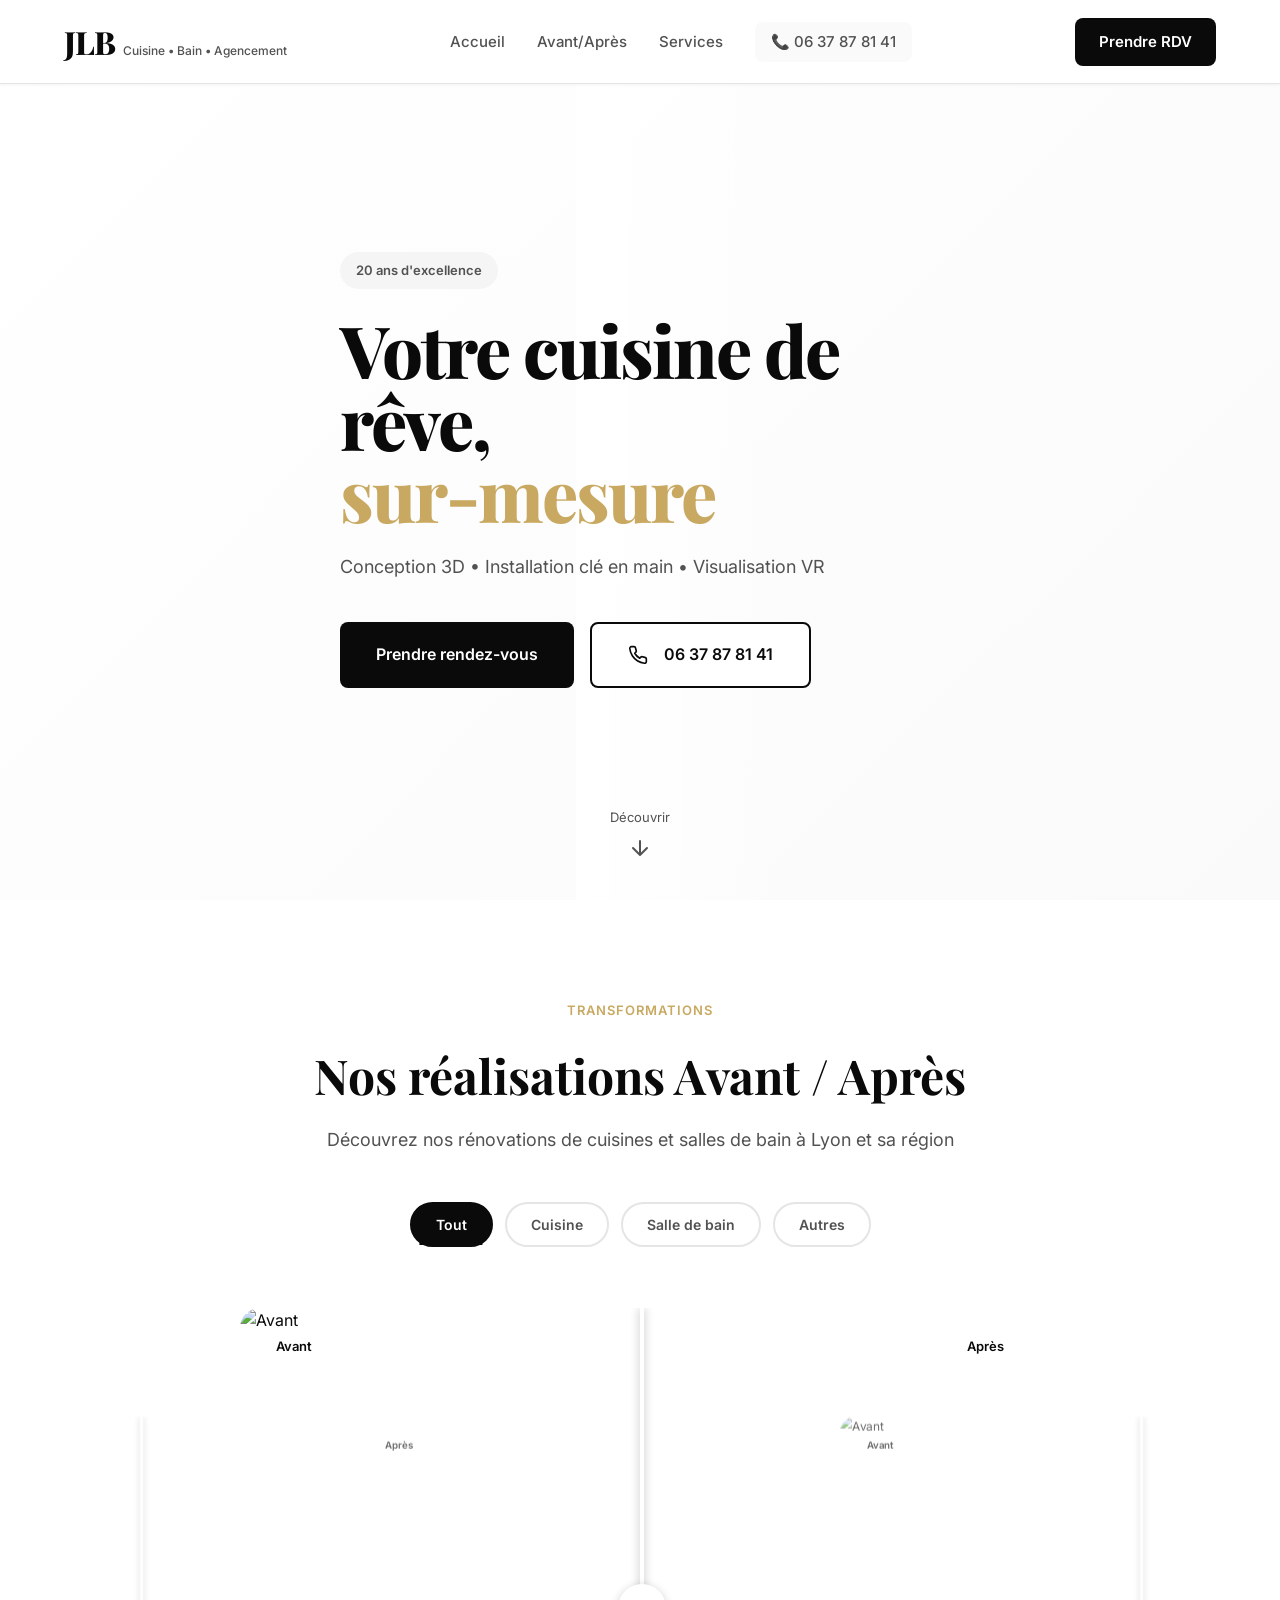
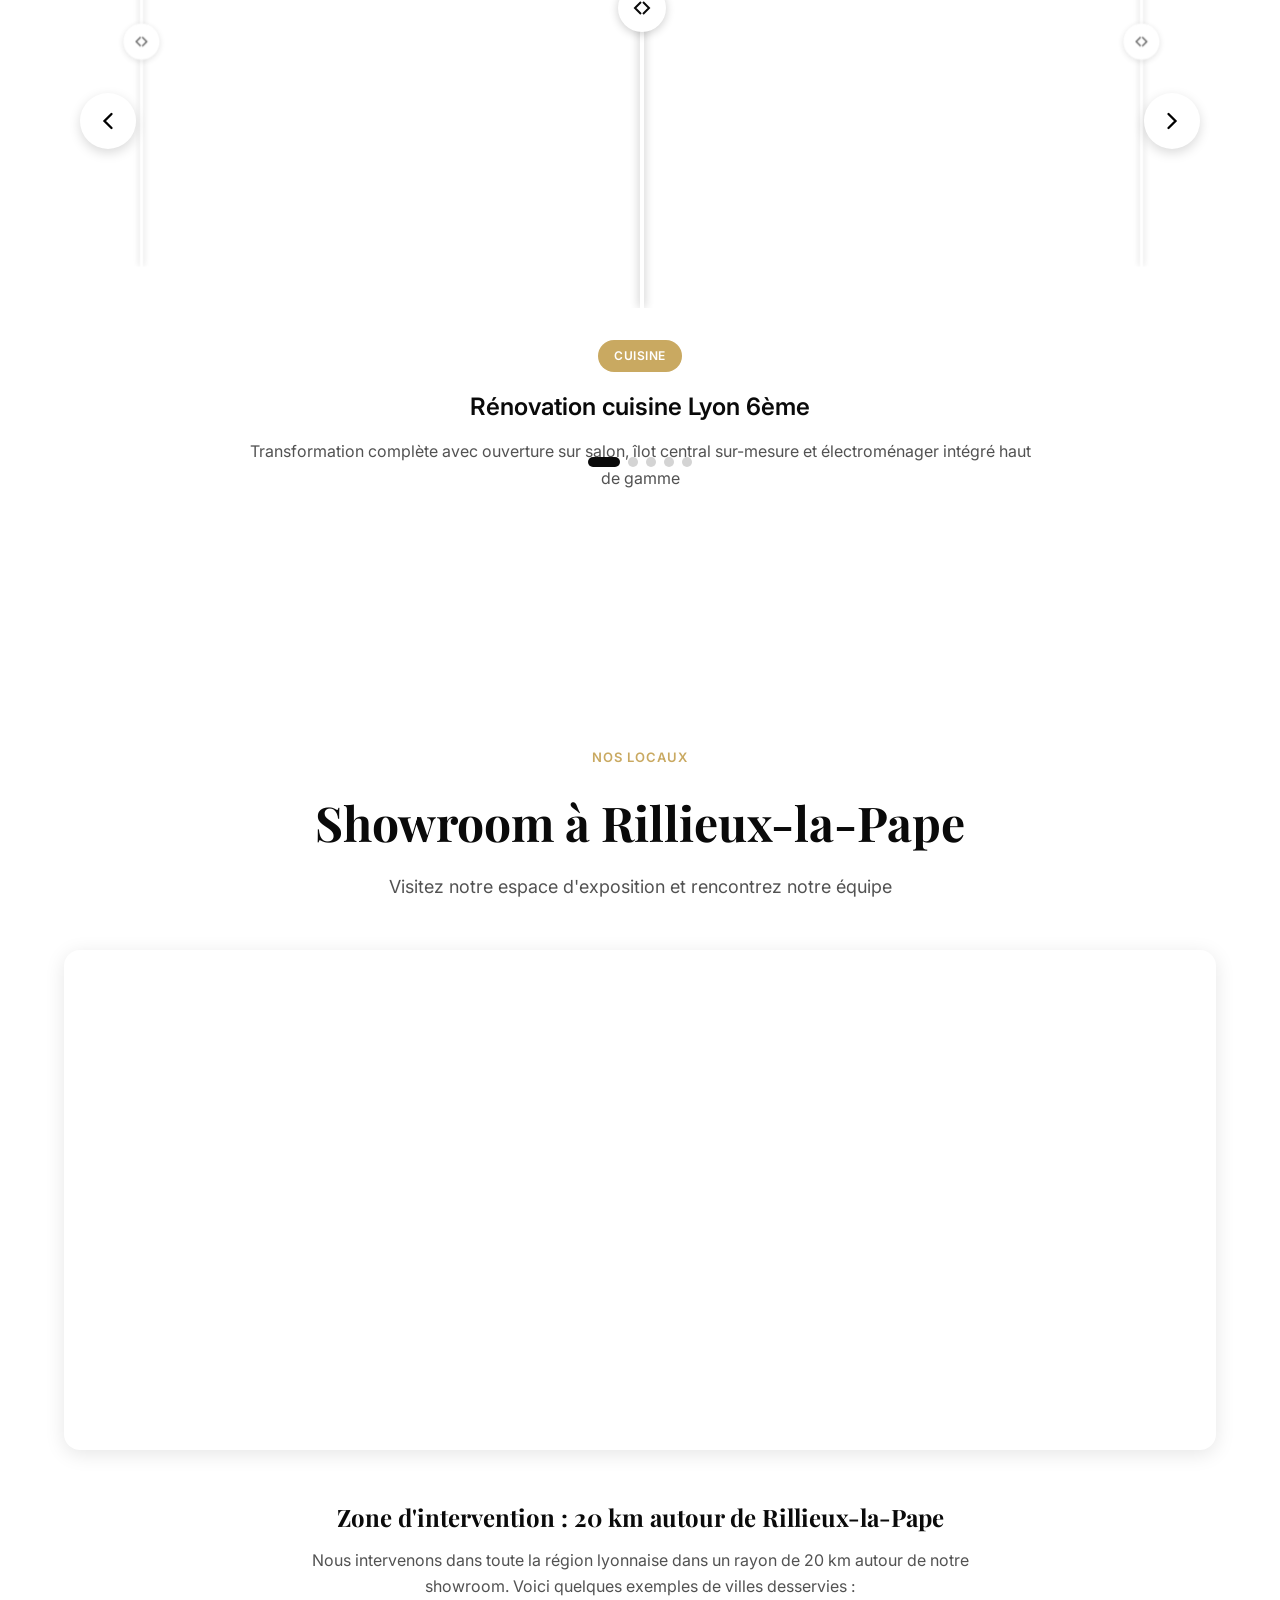
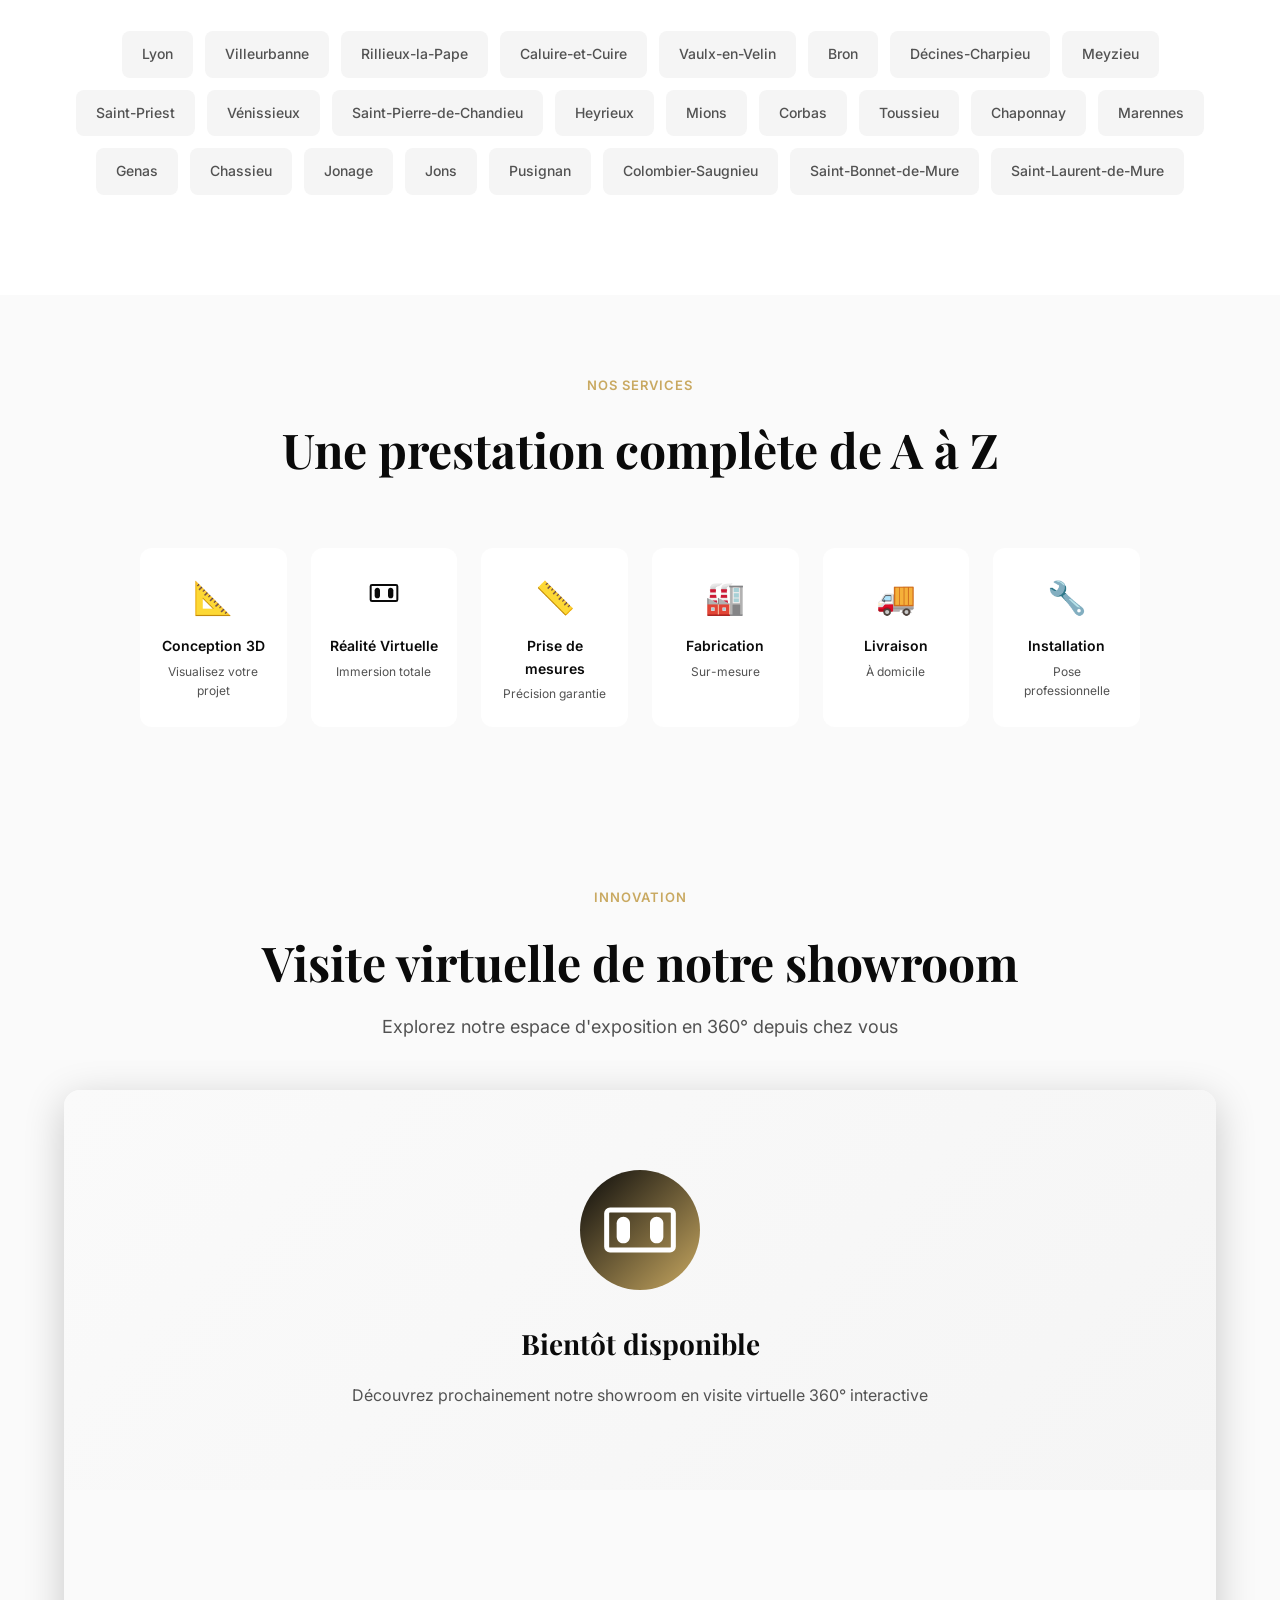
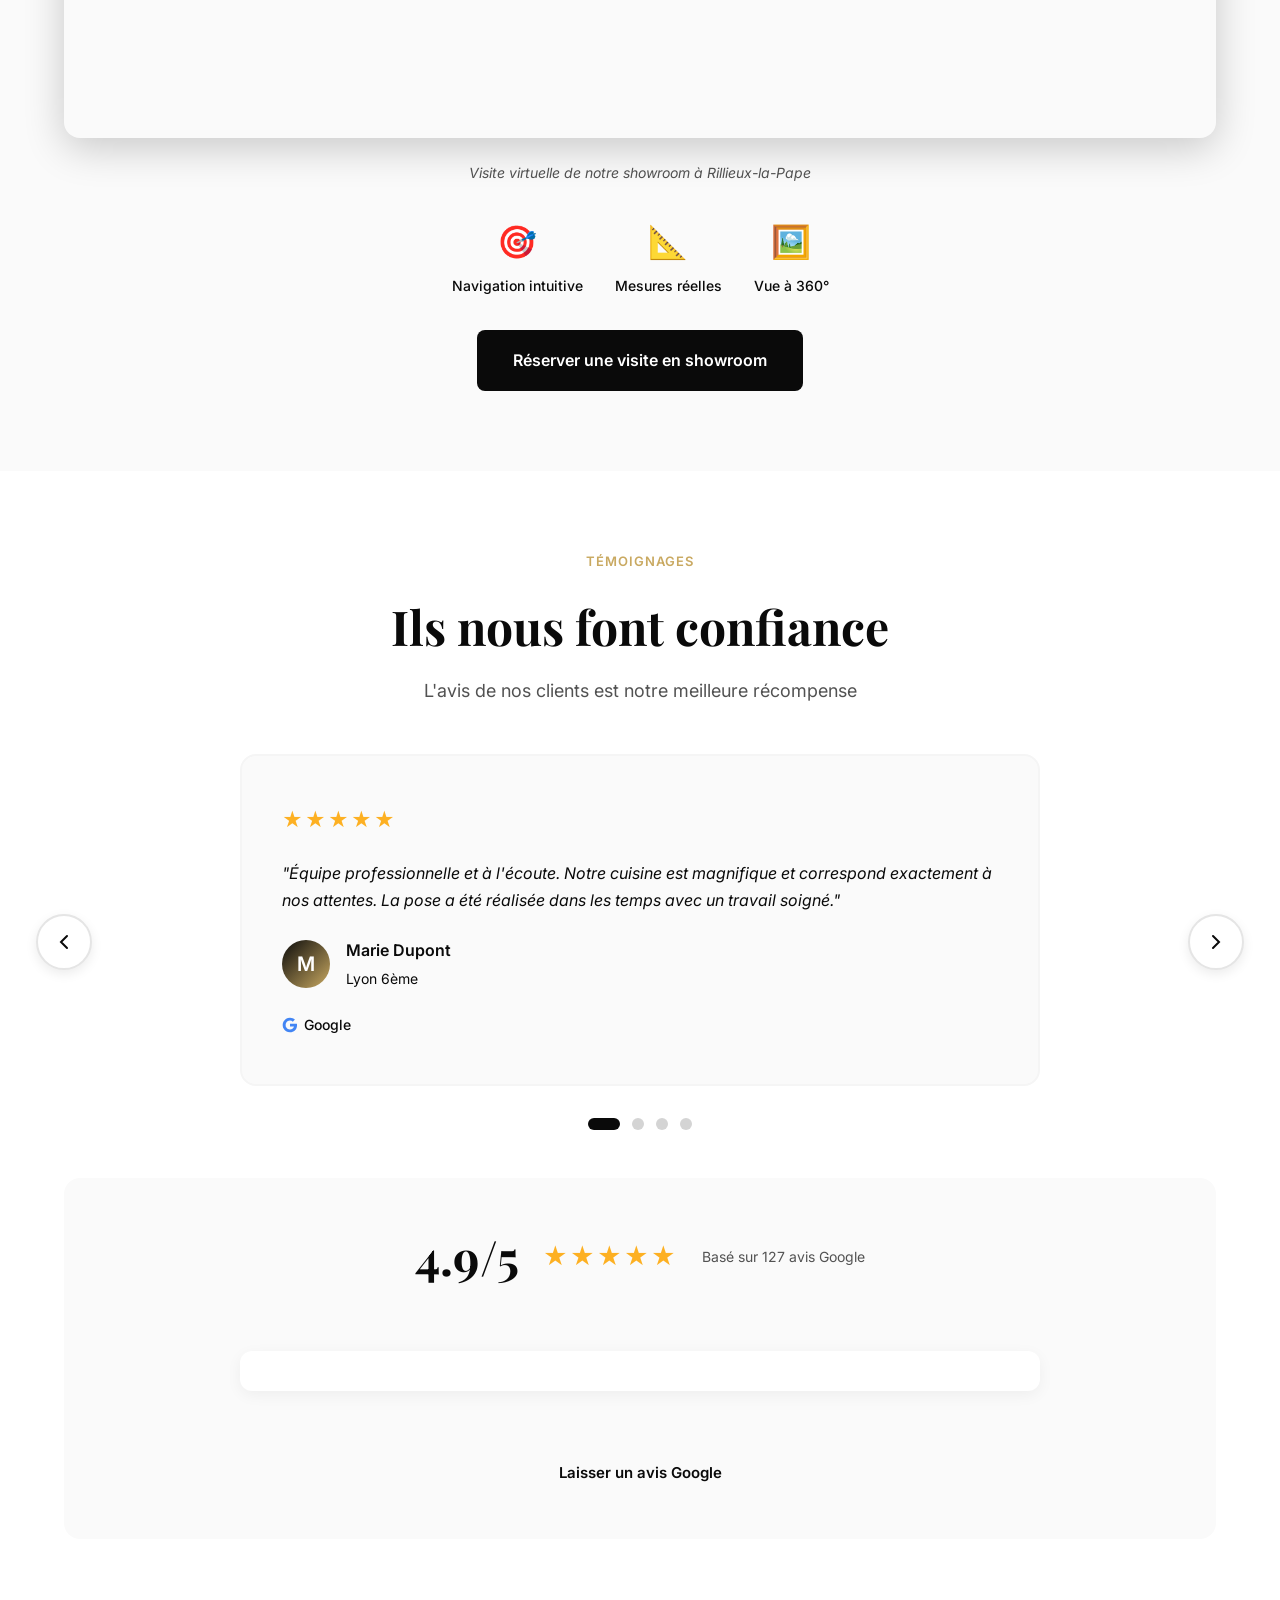
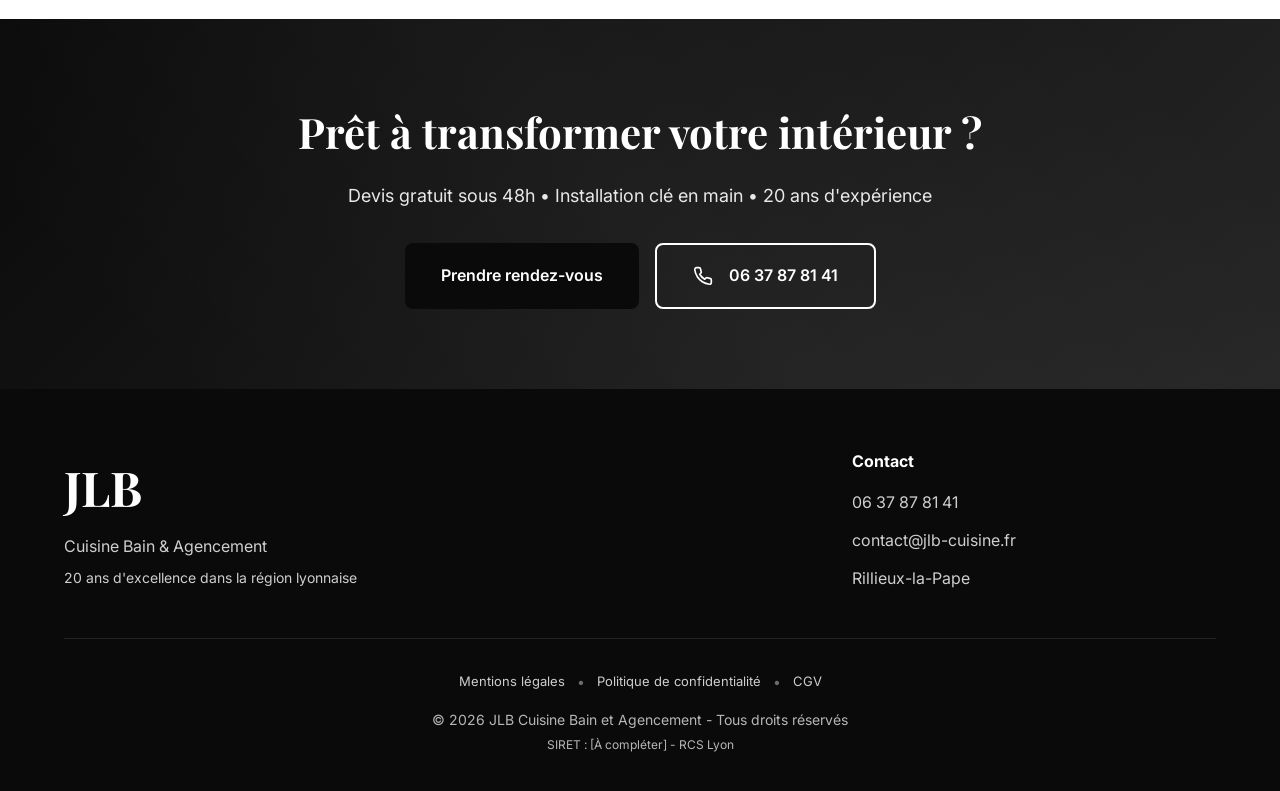
==== commit d0610e52: "Revert "Refonte section Services avec mise en avant Conception 3D et Installation" This reverts comm" ====
--- a/index.html
+++ b/index.html
@@ -473,54 +473,20 @@
     </section>
 
     <!-- Services Section -->
-    <section class="services-modern" id="services">
+    <section class="services-compact">
         <div class="container">
             <div class="section-header-center">
-                <span class="section-tag">Innovation</span>
-                <h2>Notre processus clé en main</h2>
-                <p>De la conception 3D à l'installation finale, nous gérons votre projet de A à Z</p>
-            </div>
-
-            <!-- Services principaux en avant -->
-            <div class="services-featured">
-                <div class="service-featured">
-                    <div class="service-featured-icon">
-                        <svg width="64" height="64" viewBox="0 0 24 24" fill="none">
-                            <rect x="2" y="3" width="20" height="14" rx="2" stroke="currentColor" stroke-width="1.5"/>
-                            <path d="M8 21h8M12 17v4" stroke="currentColor" stroke-width="1.5" stroke-linecap="round"/>
-                            <path d="M7 8l3 3 4-4" stroke="currentColor" stroke-width="1.5" stroke-linecap="round" stroke-linejoin="round"/>
-                        </svg>
-                    </div>
-                    <h3>Conception 3D</h3>
-                    <p>Visualisez votre future cuisine ou salle de bain en 3D réaliste avant même le début des travaux. Plans personnalisés et ajustables en temps réel.</p>
-                    <ul class="service-features">
-                        <li>✓ Rendu photoréaliste HD</li>
-                        <li>✓ Modifications illimitées</li>
-                        <li>✓ Export plans techniques</li>
-                    </ul>
-                </div>
-
-                <div class="service-featured">
-                    <div class="service-featured-icon">
-                        <svg width="64" height="64" viewBox="0 0 24 24" fill="none">
-                            <path d="M3 12h4l3 9 4-18 3 9h4" stroke="currentColor" stroke-width="1.5" stroke-linecap="round" stroke-linejoin="round"/>
-                            <circle cx="12" cy="12" r="10" stroke="currentColor" stroke-width="1.5"/>
-                        </svg>
-                    </div>
-                    <h3>Installation clé en main</h3>
-                    <p>De la dépose à la pose finale, nos équipes certifiées gèrent l'intégralité de votre projet. Garantie satisfait ou remboursé.</p>
-                    <ul class="service-features">
-                        <li>✓ Équipe certifiée Qualibat</li>
-                        <li>✓ Respect des délais</li>
-                        <li>✓ Garantie 10 ans</li>
-                    </ul>
-                </div>
-            </div>
-
-            <!-- Services complémentaires -->
-            <div class="services-grid-compact">
-                <div class="service-compact">
-                    <div class="service-compact-icon">
+                <span class="section-tag">Nos services</span>
+                <h2>Une prestation complète de A à Z</h2>
+            </div>
+            <div class="services-grid">
+                <div class="service-item">
+                    <div class="service-icon">📐</div>
+                    <h4>Conception 3D</h4>
+                    <p>Visualisez votre projet</p>
+                </div>
+                <div class="service-item">
+                    <div class="service-icon">
                         <svg width="32" height="32" viewBox="0 0 24 24" fill="none">
                             <path d="M2 7C2 6.44772 2.44772 6 3 6H21C21.5523 6 22 6.44772 22 7V17C22 17.5523 21.5523 18 21 18H3C2.44772 18 2 17.5523 2 17V7Z" stroke="currentColor" stroke-width="1.5"/>
                             <path d="M5 10C5 8.89543 5.89543 8 7 8C8.10457 8 9 8.89543 9 10V14C9 15.1046 8.10457 16 7 16C5.89543 16 5 15.1046 5 14V10Z" fill="currentColor"/>
@@ -528,18 +494,27 @@
                         </svg>
                     </div>
                     <h4>Réalité Virtuelle</h4>
-                </div>
-                <div class="service-compact">
-                    <div class="service-compact-icon">📏</div>
+                    <p>Immersion totale</p>
+                </div>
+                <div class="service-item">
+                    <div class="service-icon">📏</div>
                     <h4>Prise de mesures</h4>
-                </div>
-                <div class="service-compact">
-                    <div class="service-compact-icon">🏭</div>
-                    <h4>Fabrication sur-mesure</h4>
-                </div>
-                <div class="service-compact">
-                    <div class="service-compact-icon">🚚</div>
+                    <p>Précision garantie</p>
+                </div>
+                <div class="service-item">
+                    <div class="service-icon">🏭</div>
+                    <h4>Fabrication</h4>
+                    <p>Sur-mesure</p>
+                </div>
+                <div class="service-item">
+                    <div class="service-icon">🚚</div>
                     <h4>Livraison</h4>
+                    <p>À domicile</p>
+                </div>
+                <div class="service-item">
+                    <div class="service-icon">🔧</div>
+                    <h4>Installation</h4>
+                    <p>Pose professionnelle</p>
                 </div>
             </div>
         </div>
--- a/css/styles.css
+++ b/css/styles.css
@@ -941,140 +941,6 @@
 .service-item p {
     font-size: 12px;
     color: var(--gray-600);
-}
-
-/* Services Modern Section */
-.services-modern {
-    background: var(--white);
-    padding: 100px 0;
-}
-
-.services-featured {
-    display: grid;
-    grid-template-columns: repeat(2, 1fr);
-    gap: 40px;
-    max-width: 1200px;
-    margin: 0 auto 60px;
-}
-
-.service-featured {
-    background: linear-gradient(135deg, var(--gray-50) 0%, var(--white) 100%);
-    padding: 48px 40px;
-    border-radius: 20px;
-    border: 2px solid var(--gray-200);
-    transition: all 0.4s cubic-bezier(0.4, 0, 0.2, 1);
-    position: relative;
-    overflow: hidden;
-}
-
-.service-featured::before {
-    content: '';
-    position: absolute;
-    top: 0;
-    left: 0;
-    width: 100%;
-    height: 4px;
-    background: linear-gradient(90deg, var(--secondary) 0%, #d4b06a 100%);
-    transform: scaleX(0);
-    transform-origin: left;
-    transition: transform 0.4s ease;
-}
-
-.service-featured:hover::before {
-    transform: scaleX(1);
-}
-
-.service-featured:hover {
-    transform: translateY(-8px);
-    border-color: var(--secondary);
-    box-shadow: 0 20px 40px rgba(0,0,0,0.1);
-}
-
-.service-featured-icon {
-    width: 96px;
-    height: 96px;
-    background: linear-gradient(135deg, var(--primary) 0%, var(--gray-800) 100%);
-    border-radius: 20px;
-    display: flex;
-    align-items: center;
-    justify-content: center;
-    margin-bottom: 24px;
-    color: var(--white);
-    transition: all 0.4s;
-}
-
-.service-featured:hover .service-featured-icon {
-    transform: scale(1.05) rotate(5deg);
-    background: linear-gradient(135deg, var(--secondary) 0%, #d4b06a 100%);
-}
-
-.service-featured h3 {
-    font-family: var(--font-display);
-    font-size: 28px;
-    font-weight: 700;
-    margin-bottom: 16px;
-    color: var(--primary);
-}
-
-.service-featured p {
-    font-size: 16px;
-    line-height: 1.7;
-    color: var(--gray-600);
-    margin-bottom: 24px;
-}
-
-.service-features {
-    list-style: none;
-    padding: 0;
-    margin: 0;
-}
-
-.service-features li {
-    font-size: 15px;
-    color: var(--gray-700);
-    margin-bottom: 12px;
-    padding-left: 8px;
-    font-weight: 500;
-}
-
-.services-grid-compact {
-    display: grid;
-    grid-template-columns: repeat(4, 1fr);
-    gap: 20px;
-    max-width: 900px;
-    margin: 0 auto;
-}
-
-.service-compact {
-    background: var(--gray-50);
-    padding: 32px 20px;
-    border-radius: 16px;
-    text-align: center;
-    transition: all 0.3s;
-    border: 1px solid var(--gray-200);
-}
-
-.service-compact:hover {
-    background: var(--white);
-    transform: translateY(-4px);
-    box-shadow: 0 8px 20px rgba(0,0,0,0.08);
-    border-color: var(--secondary);
-}
-
-.service-compact-icon {
-    font-size: 40px;
-    margin-bottom: 16px;
-    display: flex;
-    align-items: center;
-    justify-content: center;
-    color: var(--secondary);
-}
-
-.service-compact h4 {
-    font-size: 15px;
-    font-weight: 600;
-    color: var(--primary);
-    margin: 0;
 }
 
 /* Map Custom Markers */
@@ -1999,12 +1865,6 @@
     .map-section { padding: 60px 0; }
     .services-compact { padding: 60px 0; }
     .services-grid { grid-template-columns: repeat(3, 1fr); gap: 16px; }
-    .services-modern { padding: 60px 0; }
-    .services-featured { grid-template-columns: 1fr; gap: 24px; }
-    .service-featured { padding: 32px 24px; }
-    .service-featured-icon { width: 72px; height: 72px; }
-    .service-featured h3 { font-size: 24px; }
-    .services-grid-compact { grid-template-columns: repeat(2, 1fr); gap: 16px; }
     .ba-nav {
         width: 44px;
         height: 44px;
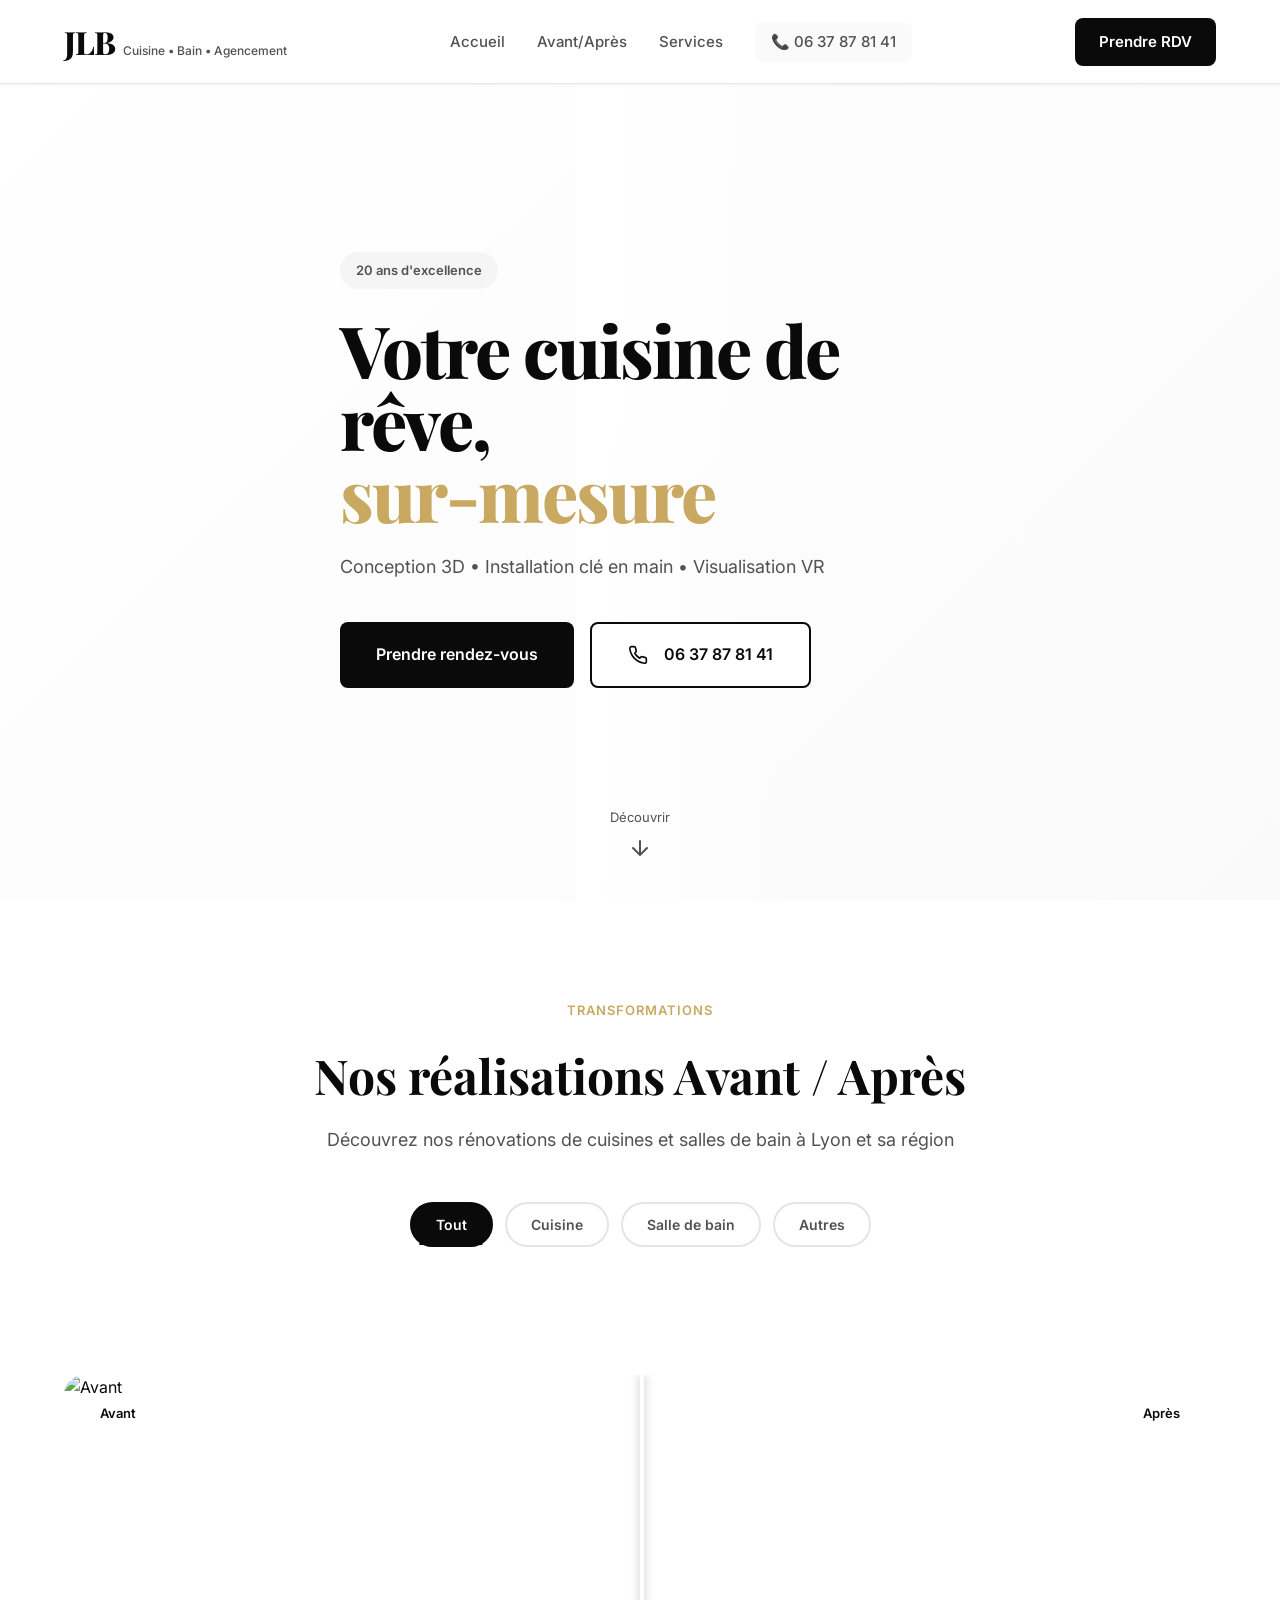
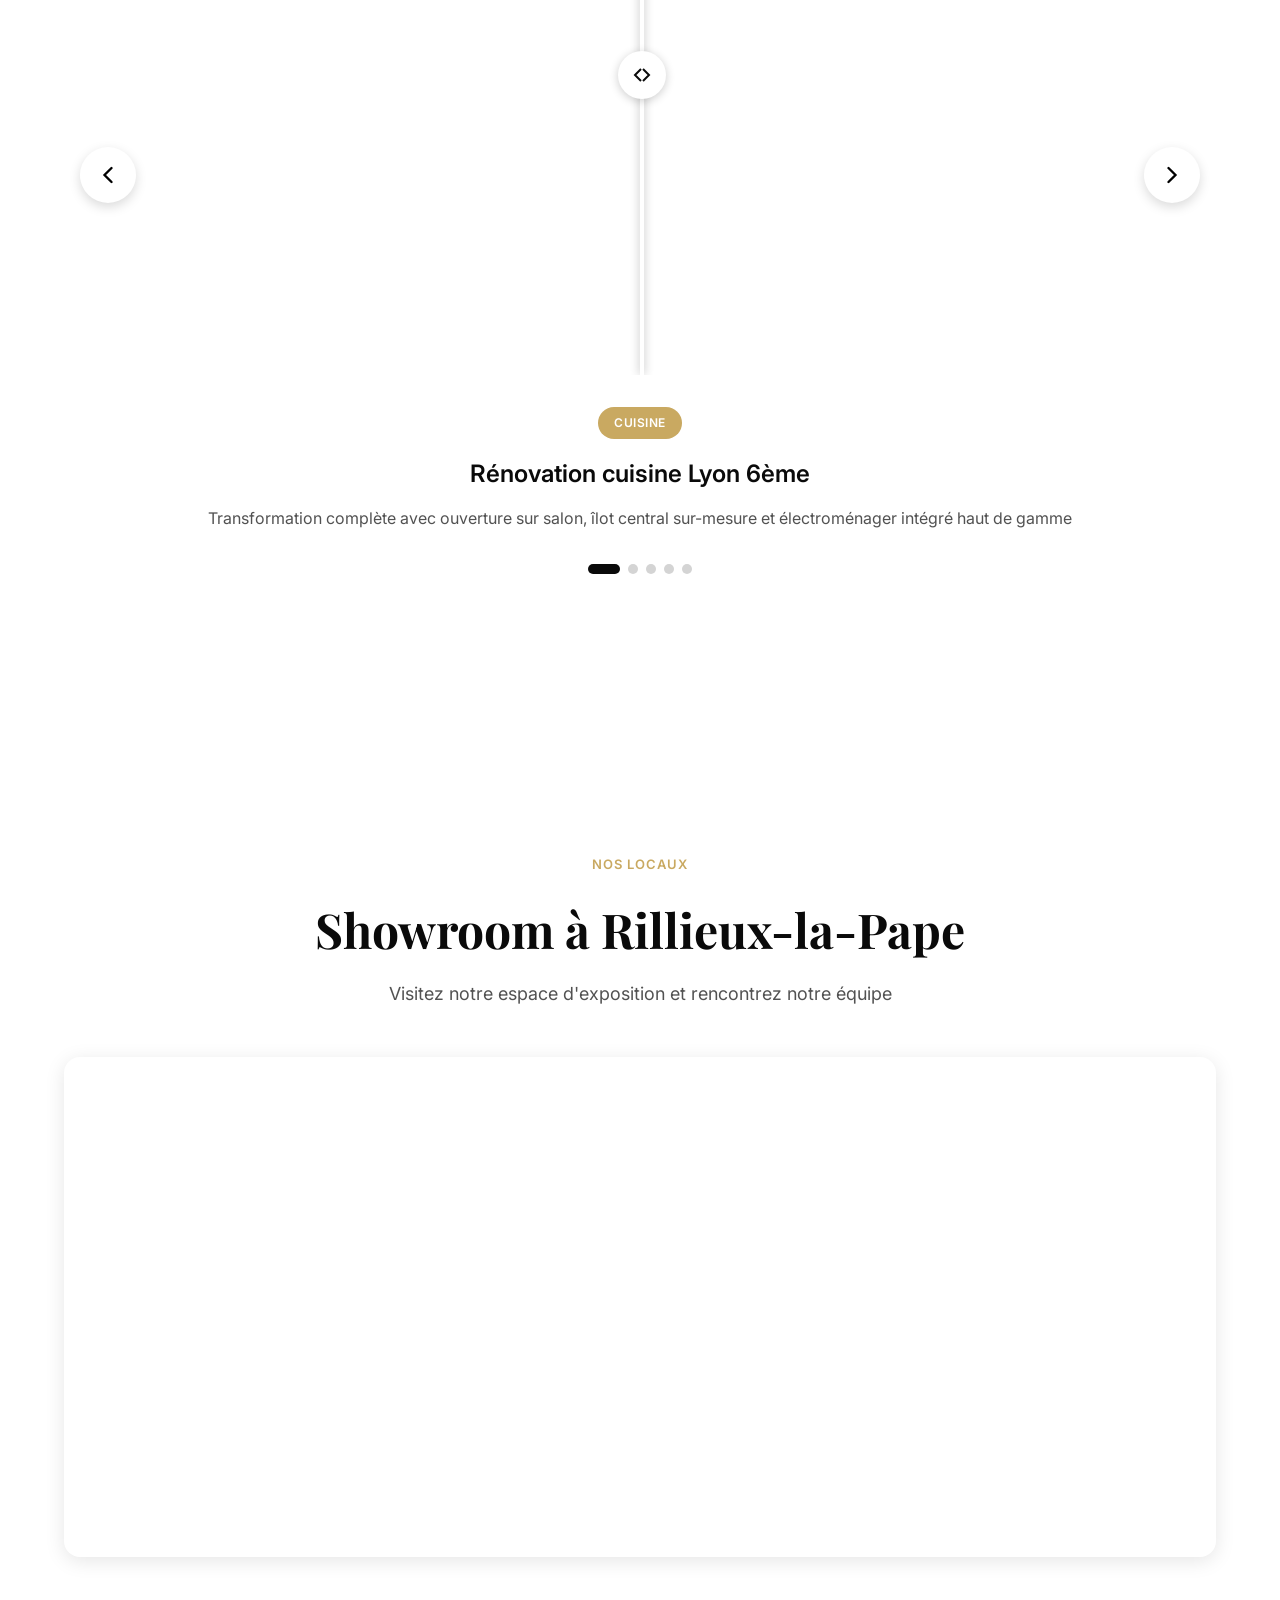
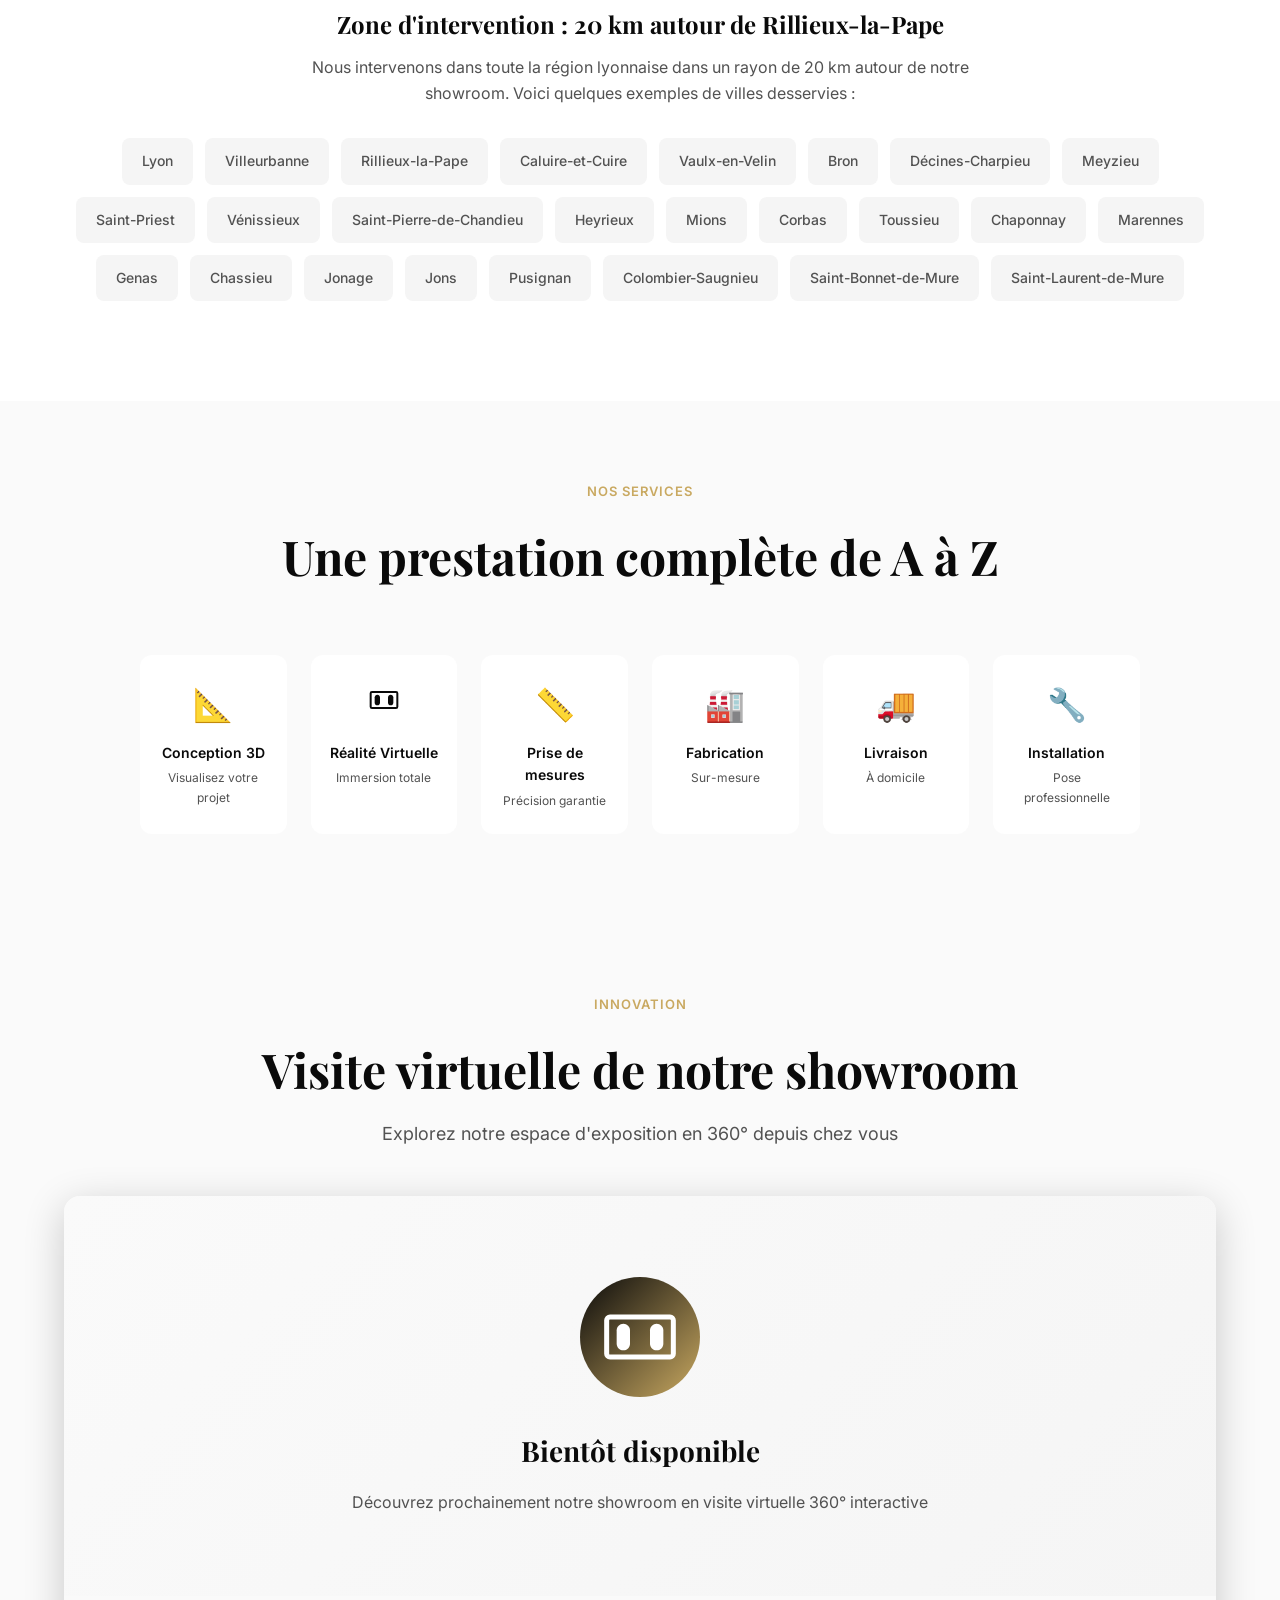
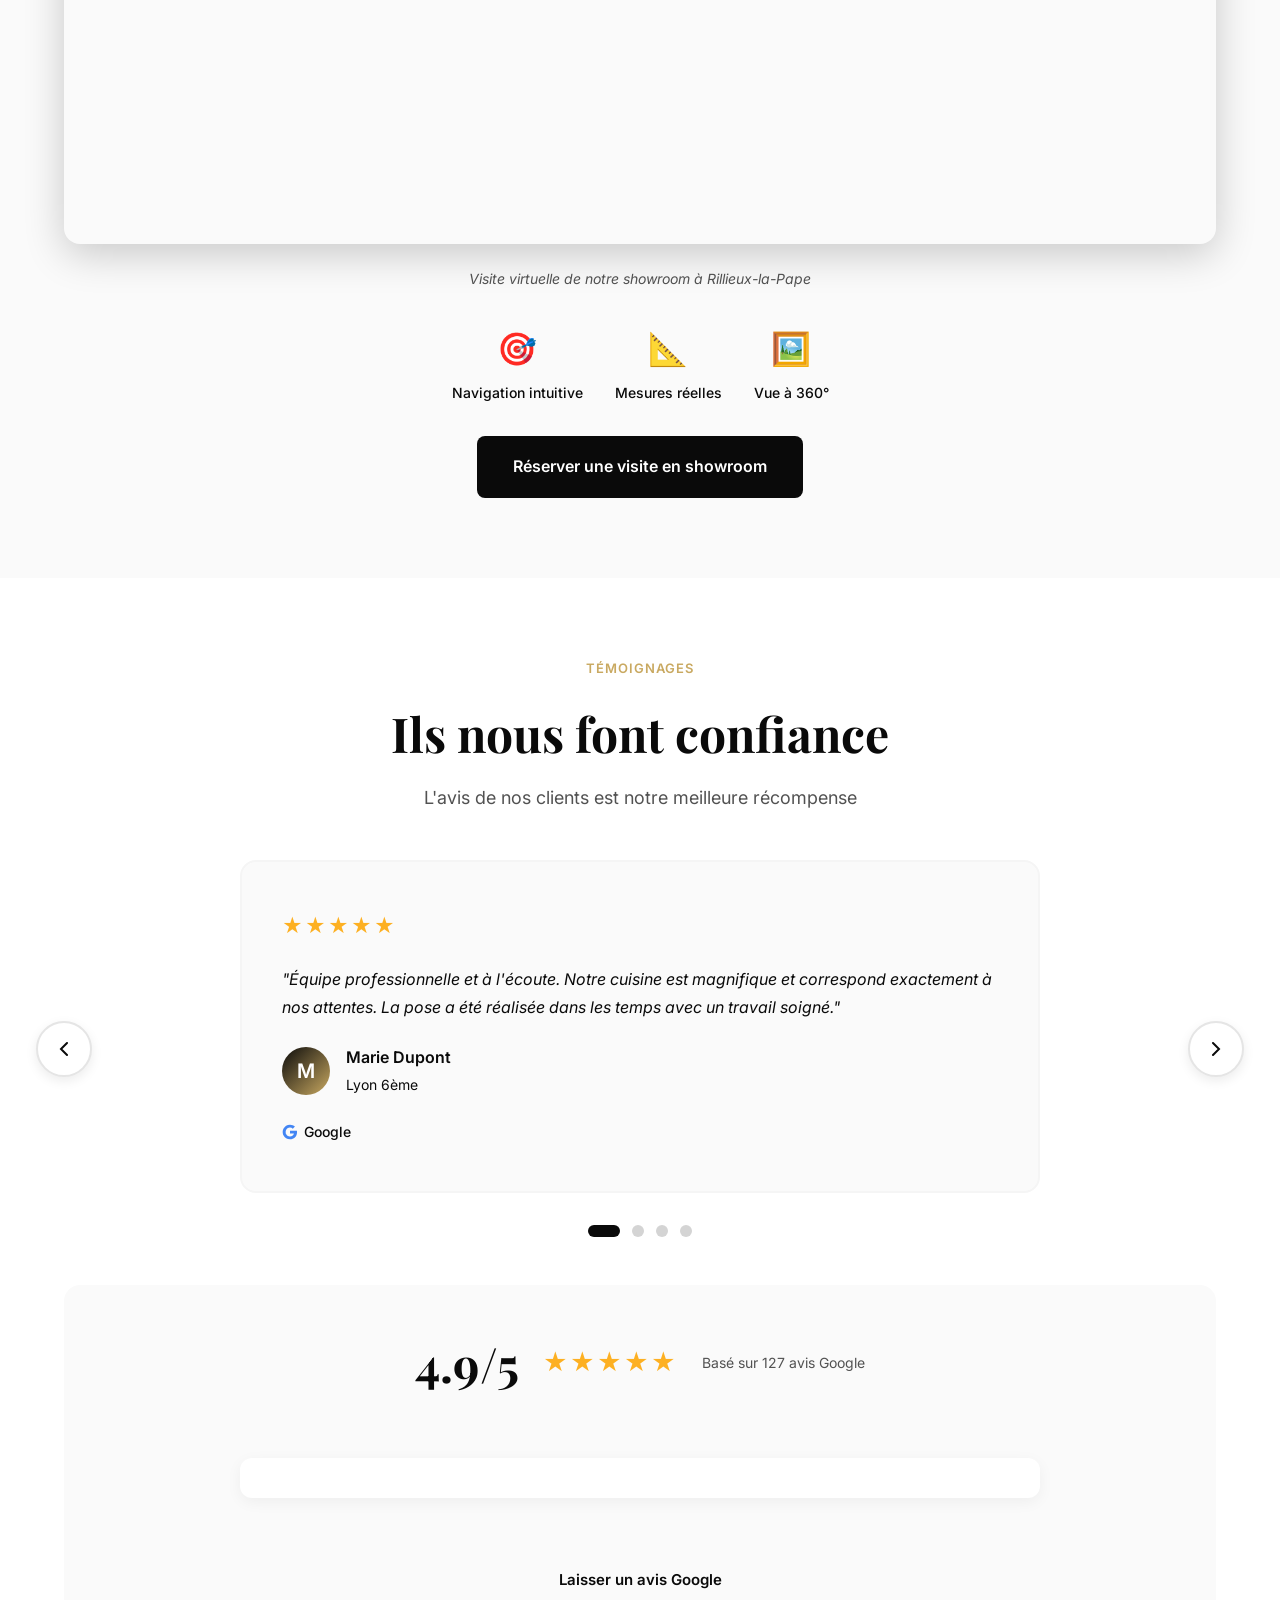
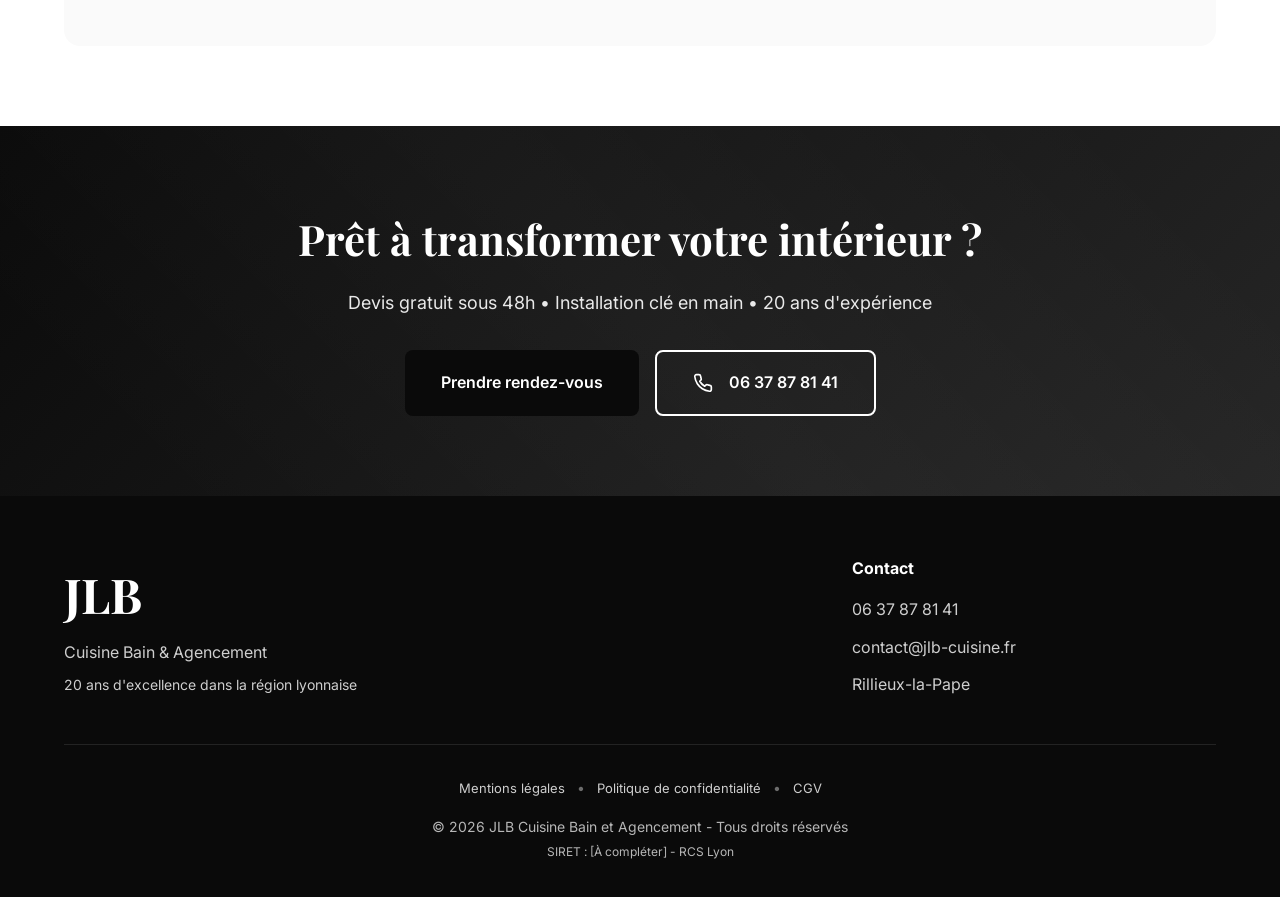
==== commit 3c07b3e1: "Refonte complète carrousel: Version simple qui fonctionne - Supprimé système complexe position:absol" ====
--- a/index.html
+++ b/index.html
@@ -317,7 +317,7 @@
                     </div>
 
                     <!-- Projet 2 - Cuisine Villeurbanne -->
-                    <div class="ba-slide preview preview-right" data-category="cuisine">
+                    <div class="ba-slide" data-category="cuisine">
                         <div class="ba-image-container">
                             <img src="https://images.unsplash.com/photo-1556911220-bff31c812dba?w=1200&h=800&fit=crop&q=20&sat=-100&brightness=-30" alt="Avant" class="ba-before">
                             <img src="https://images.unsplash.com/photo-1556911220-e15b29be8c8f?w=1200&h=800&fit=crop&q=90" alt="Après" class="ba-after">
@@ -395,7 +395,7 @@
                     </div>
 
                     <!-- Projet 5 - Dressing Meyzieu -->
-                    <div class="ba-slide preview preview-left" data-category="autre">
+                    <div class="ba-slide" data-category="autre">
                         <div class="ba-image-container">
                             <img src="https://images.unsplash.com/photo-1595428774223-ef52624120d2?w=1200&h=800&fit=crop&q=20&sat=-100&brightness=-35" alt="Avant" class="ba-before">
                             <img src="https://images.unsplash.com/photo-1558618666-fcd25c85cd64?w=1200&h=800&fit=crop&q=90" alt="Après" class="ba-after">
--- a/css/styles.css
+++ b/css/styles.css
@@ -411,58 +411,33 @@
     border-color: var(--primary);
 }
 
-/* Galerie */
+/* Galerie - VERSION SIMPLE */
 .ba-gallery {
     position: relative;
-    max-width: 1400px;
+    max-width: 1200px;
     margin: 0 auto;
     padding: 80px 0;
 }
 
 .ba-slides-container {
     position: relative;
-    height: 650px;
-    display: flex;
-    align-items: center;
-    justify-content: center;
-    overflow: visible;
+    width: 100%;
+    overflow: hidden;
 }
 
 .ba-slide {
-    position: absolute;
-    width: 800px;
-    opacity: 0;
-    transform: translateX(0) scale(0.75);
-    transition: all 0.6s cubic-bezier(0.4, 0, 0.2, 1);
-    pointer-events: none;
-    z-index: 1;
-    visibility: hidden;
+    display: none;
+    width: 100%;
 }
 
 .ba-slide.active {
-    opacity: 1;
-    transform: translateX(0) scale(1);
-    z-index: 10;
-    pointer-events: auto;
-    visibility: visible;
-}
-
-.ba-slide.preview {
-    pointer-events: none;
-}
-
-.ba-slide.preview-left {
-    opacity: 0.6 !important;
-    transform: translateX(-500px) scale(0.75) !important;
-    z-index: 5;
-    visibility: visible !important;
-}
-
-.ba-slide.preview-right {
-    opacity: 0.6 !important;
-    transform: translateX(500px) scale(0.75) !important;
-    z-index: 5;
-    visibility: visible !important;
+    display: block;
+    animation: fadeIn 0.5s ease;
+}
+
+@keyframes fadeIn {
+    from { opacity: 0; }
+    to { opacity: 1; }
 }
 
 @keyframes slideIn {
@@ -1848,16 +1823,8 @@
     .footer-content { grid-template-columns: 1fr; gap: 40px; }
     .ba-image-container { height: 400px; }
     .ba-gallery { max-width: 100%; padding: 60px 0; }
-    .ba-slides-container { height: 450px; }
-    .ba-slide { width: 90%; max-width: 600px; }
-    .ba-slide.preview-left {
-        transform: translateX(-100%) scale(0.7);
-        opacity: 0.3;
-    }
-    .ba-slide.preview-right {
-        transform: translateX(100%) scale(0.7);
-        opacity: 0.3;
-    }
+    .ba-slides-container { overflow: hidden; }
+    .ba-slide { width: 100%; }
     .calendar { grid-template-columns: repeat(5, 1fr); }
     .modal-content { width: 95%; max-height: 95vh; }
     section { padding: 60px 0; }
